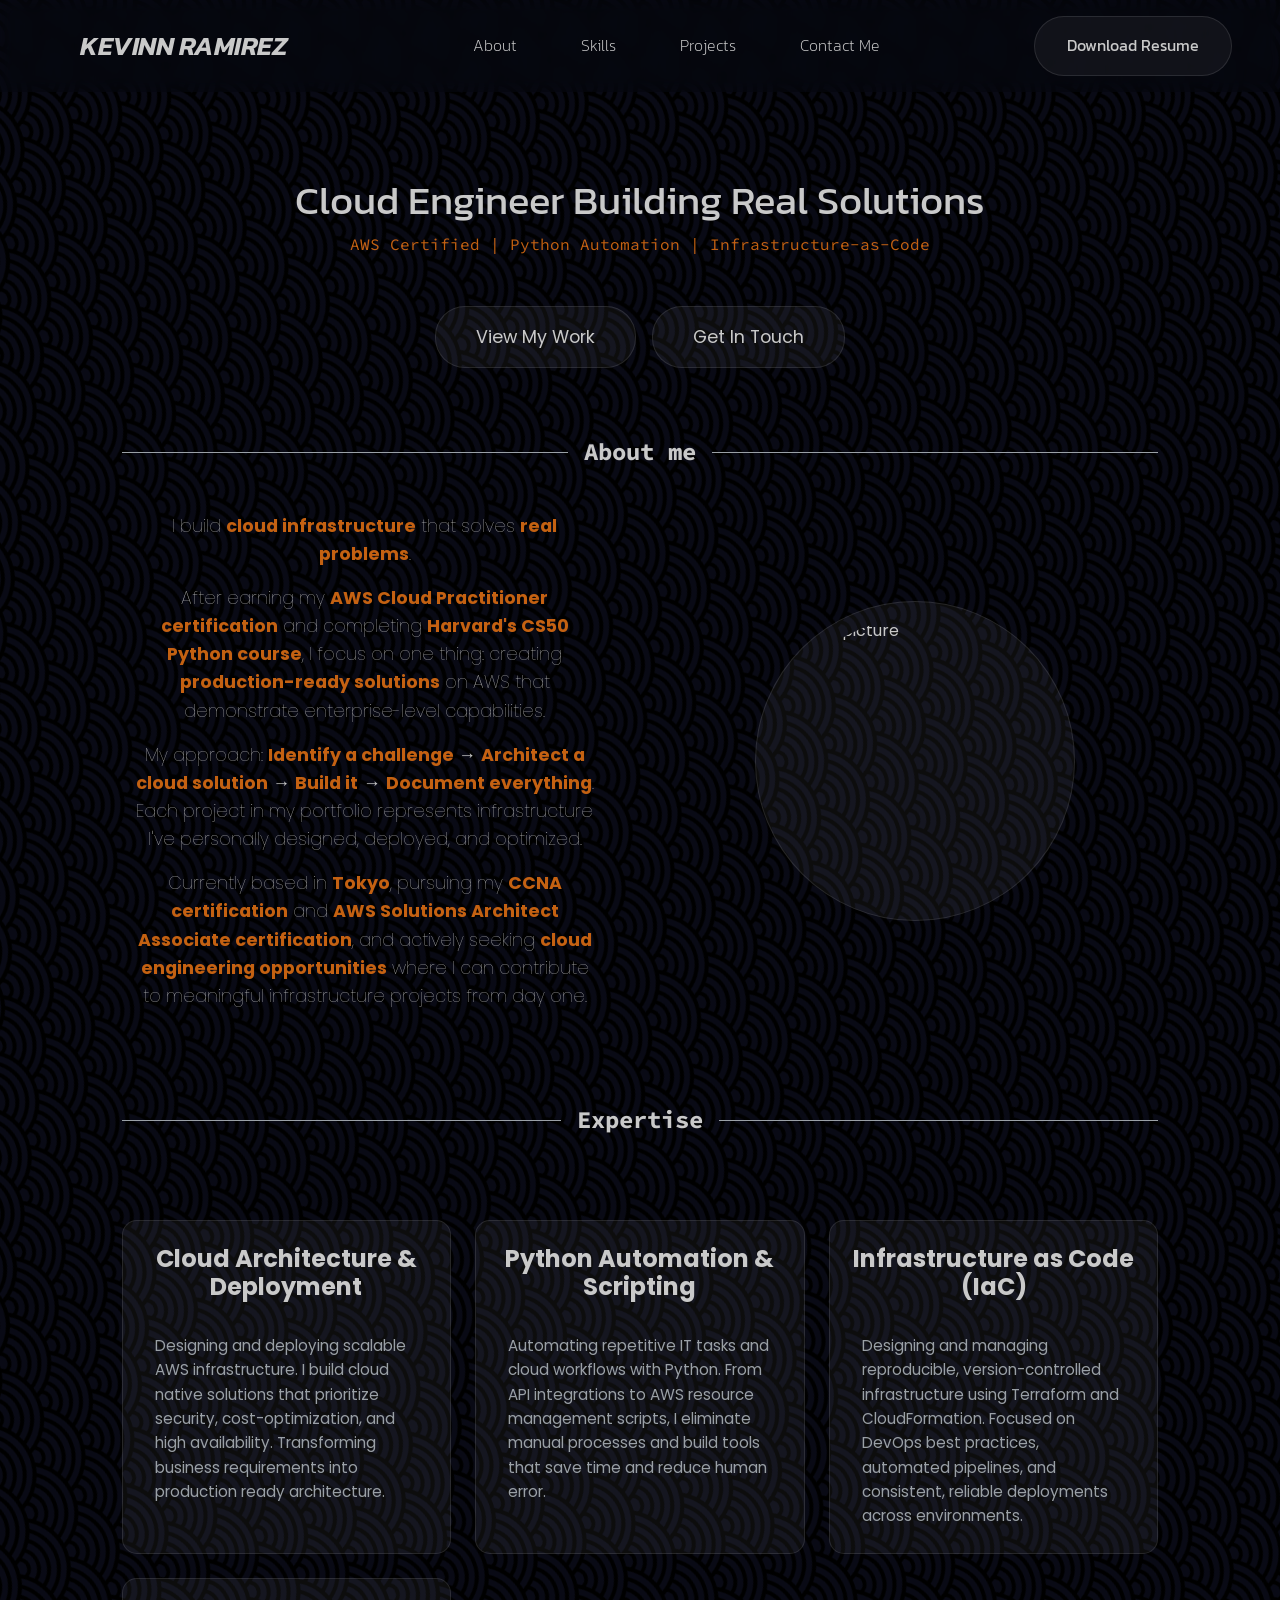
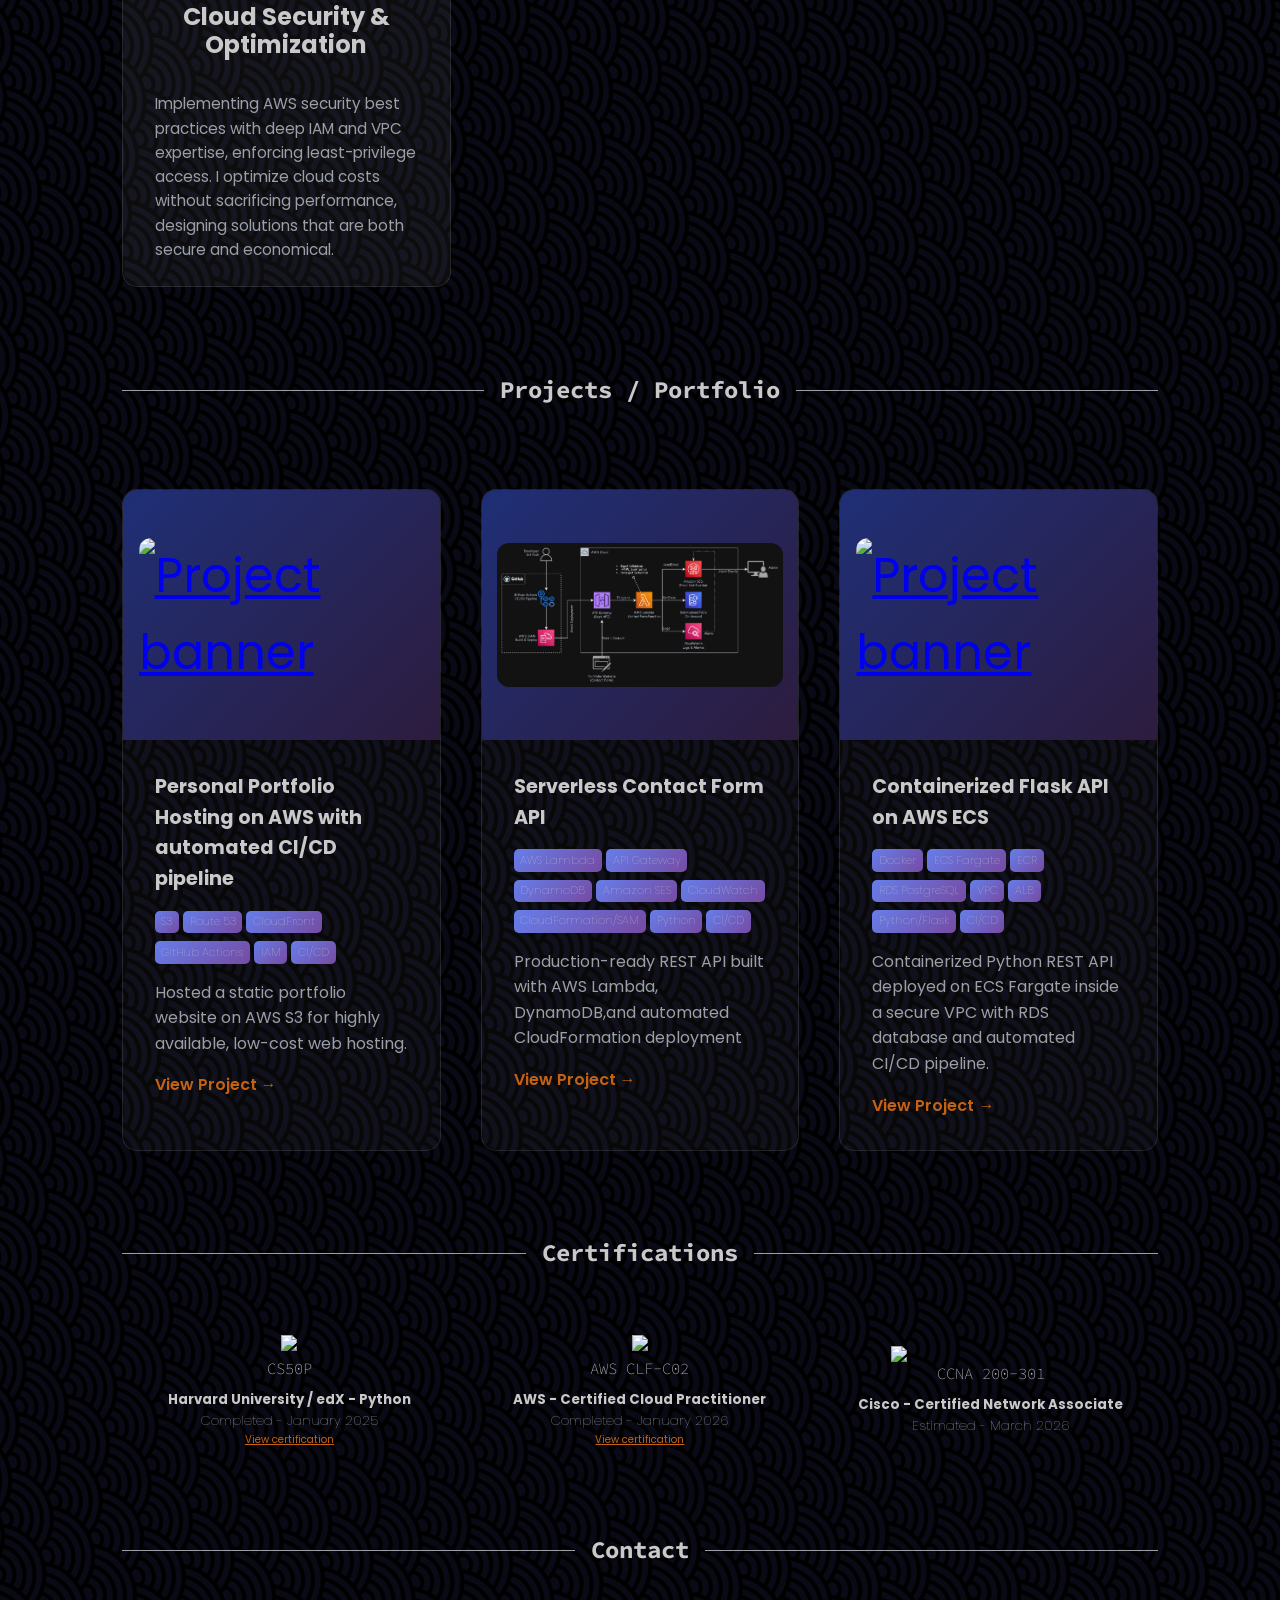
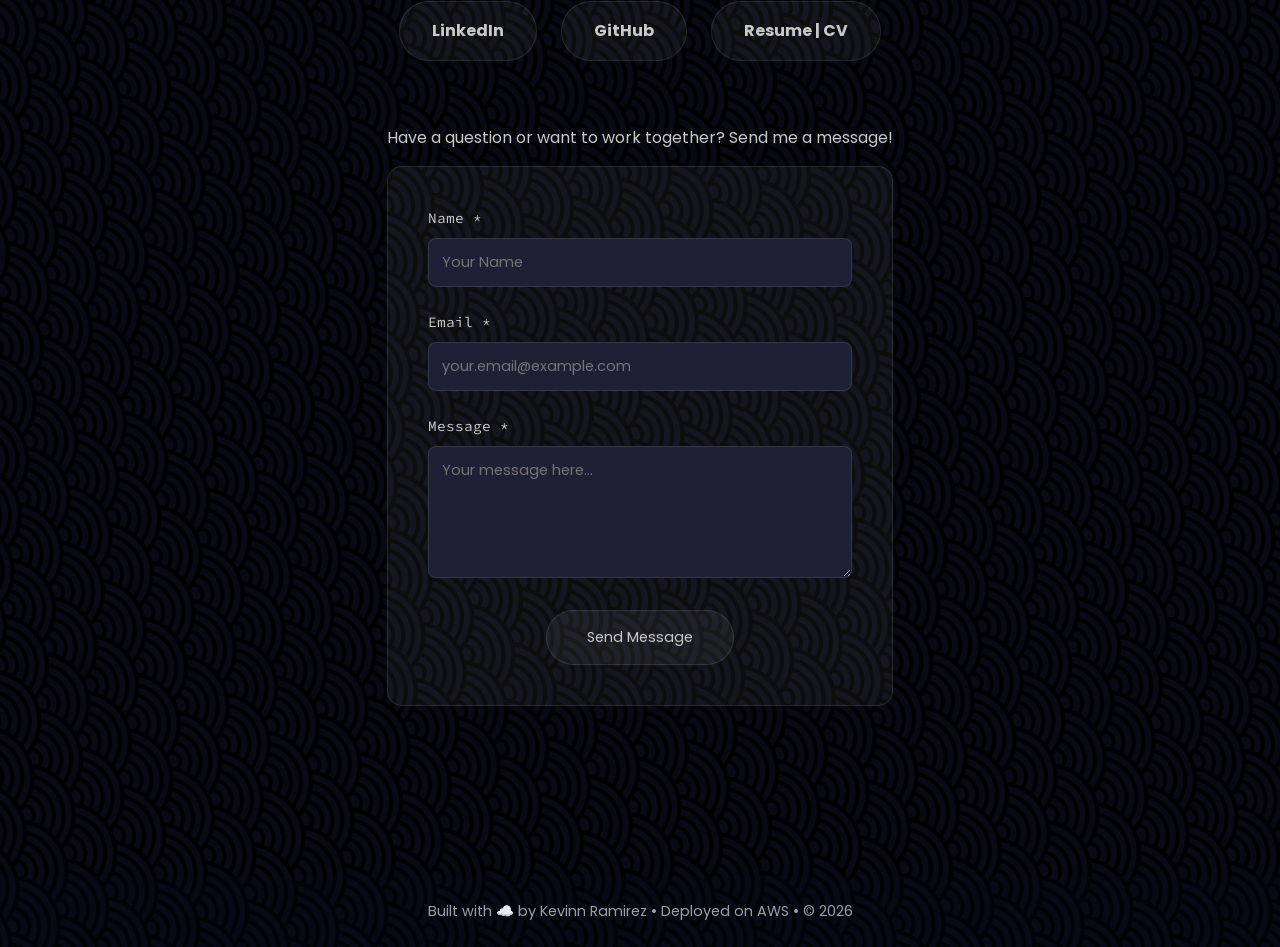
==== index.html @ eaedc4a7 "Fixed some minor issues in the HTML and CSS files, including adding 'display=swap' to Google Fonts i" ====
<!DOCTYPE html>
<html lang="en">
<head>
  <meta charset="UTF-8" />
  <meta name="viewport" content="width=device-width, initial-scale=1.0, viewport-fit=cover"/>
  <meta name="theme-color" content="#090a15"/>
  <title>Kevinn Ramirez – Portfolio</title>
  <link rel="stylesheet" href="css/style.css" />
  <link rel="icon" href="favicon.ico" type="image/x-icon" />
</head>
<body>
  <!-- kevinn ramirez logo for mobile -->
  <div id="topbar-menu">
    <a href="#header" class="logo-for-mobile">KEVINN RAMIREZ</a>
    <button 
    id="open-sidebar-button" 
    onclick="openSidebar()" 
    aria-label="open sidebar" 
    aria-expanded="false" 
    aria-controls="navbar">
      <svg viewBox="-2.4 -2.4 28.80 28.80" fill="none" xmlns="http://www.w3.org/2000/svg" stroke="#ffff"><g id="SVGRepo_bgCarrier" stroke-width="0"></g><g id="SVGRepo_tracerCarrier" stroke-linecap="round" stroke-linejoin="round" stroke="#ffffffCCCCCC" stroke-width="0.336"></g><g id="SVGRepo_iconCarrier"> <path d="M19 12.75H5C4.80109 12.75 4.61032 12.671 4.46967 12.5303C4.32902 12.3897 4.25 12.1989 4.25 12C4.25 11.8011 4.32902 11.6103 4.46967 11.4697C4.61032 11.329 4.80109 11.25 5 11.25H19C19.1989 11.25 19.3897 11.329 19.5303 11.4697C19.671 11.6103 19.75 11.8011 19.75 12C19.75 12.1989 19.671 12.3897 19.5303 12.5303C19.3897 12.671 19.1989 12.75 19 12.75Z" fill="#ffffff"></path> <path d="M19 8.25H5C4.80109 8.25 4.61032 8.17098 4.46967 8.03033C4.32902 7.88968 4.25 7.69891 4.25 7.5C4.25 7.30109 4.32902 7.11032 4.46967 6.96967C4.61032 6.82902 4.80109 6.75 5 6.75H19C19.1989 6.75 19.3897 6.82902 19.5303 6.96967C19.671 7.11032 19.75 7.30109 19.75 7.5C19.75 7.69891 19.671 7.88968 19.5303 8.03033C19.3897 8.17098 19.1989 8.25 19 8.25Z" fill="#ffffff"></path> <path d="M19 17.25H5C4.80109 17.25 4.61032 17.171 4.46967 17.0303C4.32902 16.8897 4.25 16.6989 4.25 16.5C4.25 16.3011 4.32902 16.1103 4.46967 15.9697C4.61032 15.829 4.80109 15.75 5 15.75H19C19.1989 15.75 19.3897 15.829 19.5303 15.9697C19.671 16.1103 19.75 16.3011 19.75 16.5C19.75 16.6989 19.671 16.8897 19.5303 17.0303C19.3897 17.171 19.1989 17.25 19 17.25Z" fill="#ffffff"></path> </g></svg>
    </button>
  </div>

  <nav id="navbar">
    <div class="logo">
      <a class="logo-text" href="#header">KEVINN RAMIREZ</a>
    </div>
    <div class="X-button-container">
        <button 
        id="close-sidebar-button" 
        onclick="closeSidebar()" 
        aria-label="close sidebar">
        <svg viewBox="0 0 24 24" fill="none" xmlns="http://www.w3.org/2000/svg"><g id="SVGRepo_bgCarrier" stroke-width="0"></g><g id="SVGRepo_tracerCarrier" stroke-linecap="round" stroke-linejoin="round"></g><g id="SVGRepo_iconCarrier"> <g id="Menu / Close_SM"> <path id="Vector" d="M16 16L12 12M12 12L8 8M12 12L16 8M12 12L8 16" stroke="#ffffff" stroke-width="2" stroke-linecap="round" stroke-linejoin="round"></path> </g> </g></svg>
        </button>
      </div>
    <ul>
      <li><a href="#about">About</a></li>
      <li><a href="#skills">Skills</a></li>
      <li><a href="#projects">Projects</a></li>
      <li><a href="#contact">Contact Me</a></li>
    </ul>
    <div class="accent-link-container">
      <a href="Resources/Kevinn-Ramirez-Resume.pdf" target="_blank" class="accent-link">Download Resume</a>
    </div>
  </nav>
  
  <div id="overlay" onclick="closeSidebar()" aria-hidden="true"></div>

  <header id="header">
    <div class="hero-container">
      <h1>Cloud Engineer Building Real Solutions</h1>

      <p class="titles">AWS Certified | Python Automation | Infrastructure-as-Code</p>
      <div class="hero-buttons">
        <a href="#projects" class="btn">View My Work</a> 
        <a href="#contact" target="_blank" class="btn">Get In Touch</a>
      </div>
    </div>
    
  </header>

  <section class="section" id="about">
    <div class="section-divider">
    <span class="line"></span>
    <h2>About me</h2>
    <span class="line"></span>
  </div>
  <div class="about-me-content">
    <div class="about-text">
      <p class="text-aboutme">
        I build <strong>cloud infrastructure</strong> that solves <strong>real problems</strong>.
      </p>

      <p>
        After earning my <strong>AWS Cloud Practitioner certification</strong> and completing 
        <strong>Harvard's CS50 Python course</strong>, I focus on one thing: creating 
        <strong>production-ready solutions</strong> on AWS that demonstrate enterprise-level capabilities.
      </p>

      <p>
        My approach: <strong>Identify a challenge</strong> → <strong>Architect a cloud solution</strong> → 
        <strong>Build it</strong> → <strong>Document everything</strong>. Each project in my portfolio 
        represents infrastructure I've personally designed, deployed, and optimized.
      </p>

      <p>
        Currently based in <strong>Tokyo</strong>, pursuing my <strong>CCNA certification</strong> 
        and <strong>AWS Solutions Architect Associate certification</strong>, and actively seeking 
        <strong>cloud engineering opportunities</strong> where I can contribute to meaningful 
        infrastructure projects from day one.
      </p>
     
    </div>
    <div class="about-image">
      <img src="Resources/images/Profile-Picture.png" alt="Profile picture" />
    </div>
  </div>
  </section>

  <section class="section" id="skills">
    <div class="section-divider">
      <span class="line"></span>
    <h2>Expertise</h2>
    <span class="line"></span>
    </div>
        <div class="skills-grid">
            <div class="skill-card">
                <h3>Cloud Architecture & Deployment </h3>
                <p>
                  Designing and deploying scalable AWS infrastructure. I build cloud native solutions that prioritize security, 
                  cost-optimization, and high availability. Transforming business requirements 
                  into production ready architecture.
                </p>
            </div>
            <div class="skill-card">
                <h3> Python Automation & Scripting</h3>
                <p>
                  Automating repetitive IT tasks and cloud workflows with Python. From API 
                  integrations to AWS resource management scripts, 
                  I eliminate manual processes and build tools that save time and reduce 
                  human error.
                </p>
                </div>
            <div class="skill-card">
                <h3>Infrastructure as Code (IaC)</h3>
                <p>
                  Designing and managing reproducible, version-controlled infrastructure using Terraform and CloudFormation. Focused on DevOps best practices, automated pipelines, and consistent, reliable deployments across environments.
                </p>
            </div>
            <div class="skill-card">
                <h3>Cloud Security & Optimization</h3>
                <p>
                  Implementing AWS security best practices with deep IAM and VPC expertise, enforcing least-privilege access. I optimize cloud costs without sacrificing performance, designing 
                  solutions that are both secure and economical.
                </p>
            </div>
        </div>
    </section>

  <!-- Projects Section -->
  <section class="section"id="projects">
    <div class="section-divider">
      <span class="line"></span>

    <h2>Projects / Portfolio</h2>
    <span class="line"></span>
    </div>

    <div class="project-grid">

      <div class="project-card">
          <div class="project-image">
            <a class="project-image-link" href="/projects/project-v3.html?id=aws-portfolio">
              <img class="card-image" src="Resources/images/Architecture-Diagram-AWS-dark.jpg" alt="Project banner"/>
            </a>
          </div>
          <div class="project-content">
              <h3>Personal Portfolio Hosting on AWS with automated CI/CD pipeline</h3>
              <span class="project-badge">S3</span>
              <span class="project-badge">Route 53</span>
              <span class="project-badge">CloudFront</span>
              <span class="project-badge">GitHub Actions</span>
              <span class="project-badge">IAM</span>
              <span class="project-badge">CI/CD</span>
              
              <p>Hosted a static portfolio website on AWS S3 for highly available, low-cost web hosting.</p>
              <a href="/projects/project-v3.html?id=aws-portfolio" class="project-link">View Project →</a>
          </div>
      </div>
      <div class="project-card">
          <div class="project-image">
            <a class="project-image-link" href="/projects/project-v3.html?id=serverless-api">
              <img class="card-image" src="Resources/images/contact-form-v2.jpg" alt="Project banner"/>
            </a>
          </div>
          <div class="project-content">
              <h3>Serverless Contact Form API</h3>
              <span class="project-badge">AWS Lambda</span>
              <span class="project-badge">API Gateway</span>
              <span class="project-badge">DynamoDB</span>
              <span class="project-badge">Amazon SES</span>
              <span class="project-badge">CloudWatch</span>
              <span class="project-badge">CloudFormation/SAM</span>
              <span class="project-badge">Python</span>
              <span class="project-badge">CI/CD</span>
              <p> Production-ready REST API built with AWS Lambda, DynamoDB,and automated CloudFormation deployment</p>
              <a href="/projects/project-v3.html?id=serverless-api" class="project-link">View Project →</a>
          </div>
      </div>
      <div class="project-card">
          <div class="project-image">
            <a class="project-image-link" href="/projects/project-v3.html?id=flask-ecs-api">
              <img class="card-image" src="Resources/images/flask-ecs-architecture.jpg" style="max-width: 1000%;" alt="Project banner"/>
            </a>
          </div>
          <div class="project-content">
              <h3>Containerized Flask API on AWS ECS</h3>
              <span class="project-badge">Docker</span>
              <span class="project-badge">ECS Fargate</span>
              <span class="project-badge">ECR</span>
              <span class="project-badge">RDS PostgreSQL</span>
              <span class="project-badge">VPC</span>
              <span class="project-badge">ALB</span>
              <span class="project-badge">Python/Flask</span>
              <span class="project-badge">CI/CD</span>
              <p>Containerized Python REST API deployed on ECS Fargate inside a secure VPC with RDS database and automated CI/CD pipeline.</p>
              <a href="/projects/project-v3.html?id=flask-ecs-api" class="project-link">View Project →</a>
          </div>
      </div>
  </div>
      
  </section>


  <section class="section" id="certifications">

    <div class="section-divider">
    <span class="line"></span>
    <h2>Certifications</h2>
    <span class="line"></span>
    </div>

    
    <div class="images-container">
      <div class="image-box">
        <a href="https://certificates.cs50.io/ca8c5d24-3b2a-4dca-ac0e-8ff8af52a86c.pdf?size=letter" target="_blank">
          <img src="Resources/images/edxharvard7.png"></a>
        <h3 class="cert-code">CS50P</h3>
        <h4 class="cert-place_and_name">Harvard University / edX - Python</h4>
        <p class="course-status">Completed - January 2025</p>
        <a class="cert-link" href="https://certificates.cs50.io/ca8c5d24-3b2a-4dca-ac0e-8ff8af52a86c.pdf?size=letter" target="_blank">View certification</a>
      </div>
      <div  class="image-box">
        <a href="https://www.credly.com/badges/58875f78-3ad9-47da-bc3a-877eb96cd58a/embedded" target="_blank">
          <img src="Resources/images/aws-certified-cloud-practitioner.png"></a>
        <h3 class="cert-code">AWS CLF-C02</h3>
        <h4 class="cert-place_and_name">AWS - Certified Cloud Practitioner</h4>
        <p class="course-status">Completed - January 2026</p>
        <a class="cert-link" href="https://www.credly.com/badges/58875f78-3ad9-47da-bc3a-877eb96cd58a/embedded" target="_blank">View certification</a>

      </div>
      <div class="image-box">
        <img src="Resources/images/ccna200-301.jpg">
        <h3 class="cert-code">CCNA 200-301</h3>
        <h4 class="cert-place_and_name">Cisco - Certified Network Associate</h4>
        <p class="course-status">Estimated - March 2026</p>
      </div>
    </div>
  </section>

  <section class="section" id="contact">

    <div class="section-divider">
    <span class="line"></span>
    <h2>Contact</h2>
    <span class="line"></span>
    </div>
    
    <div class="contact-links">
        <!-- <a href="mailto:admin@kevinnramirez.com" class="contact-link">Email Me</a> -->
        <a href="https://www.linkedin.com/in/kevinnramirez/" target="_blank" class="contact-link">LinkedIn</a>
        <a href="https://github.com/kevinnra" target="_blank" class="contact-link">GitHub</a>
        <a href="Resources/Kevinn-Ramirez-Resume.pdf" target="_blank" class="contact-link">Resume | CV</a>
    </div>
    
    <div class="contact-container">
    <p class="contact-intro">
      Have a question or want to work together? Send me a message!
    </p>
    
    <form id="contact-form" class="contact-form">
      <div class="form-group">
        <label for="name">Name *</label>
        <input 
          type="text" 
          id="name" 
          name="name" 
          required 
          placeholder="Your Name"
        />
      </div>
      
      <div class="form-group">
        <label for="email">Email *</label>
        <input 
          type="email" 
          id="email" 
          name="email" 
          required 
          placeholder="your.email@example.com"
        />
      </div>
      
      <div class="form-group">
        <label for="message">Message *</label>
        <textarea 
          id="message" 
          name="message" 
          required 
          rows="5"
          placeholder="Your message here..."
        ></textarea>
      </div>

      <!-- Honeypot field for spam prevention (hidden from users) -->
      <input 
        type="text" 
        name="honeypot" 
        id="honeypot" 
        style="display: none;" 
        tabindex="-1" 
        autocomplete="off"
      />
      
      <button type="submit" class="btn btn-primary" id="submit-btn">
        <span class="btn-text">Send Message</span>
        <span class="btn-loading" style="display: none;">Sending...</span>
      </button>
      
      <div id="form-message" class="form-message" style="display: none;"></div>
    </form>
  </div>
  </section>

  <footer>
    <p> Built with ☁️ by Kevinn Ramirez <b>•</b> Deployed on AWS <b>•</b> © 2026</p>
  </footer>

  <script src="js/script.js" defer></script>
  <script src="js/contact-form.js" defer></script>

</body>
</html>
---- css/style.css ----
@import url('https://fonts.googleapis.com/css2?family=Poppins&display=swap');
@import url('https://fonts.googleapis.com/css2?family=Source+Code+Pro:ital,wght@0,200..900;1,200..900&display=swap');
@import url('https://fonts.googleapis.com/css2?family=Changa+One:ital@0;1&display=swap');
@import url('https://fonts.googleapis.com/css2?family=Kanit:ital,wght@0,100;0,200;0,300;0,400;0,500;0,600;0,700;0,800;0,900;1,100;1,200;1,300;1,400;1,500;1,600;1,700;1,800;1,900&display=swap');


:root{
  --hover-color: #1e2035;
  --accent-color: #af4f00;
  --bold-color:#d66a12ea;
  --text-color: #c9c9c9;
  --t-color: #e3e717ea;
  --text-gray: #9aa0a6;
  --transparent-color: rgba(255, 255, 255, 0.05);
  --transparent-color-line: rgba(255, 255, 255, 0.1);
  --navbar-color: rgba(9, 10, 21, 0.3);
  --fullwhite: #ffffff;
  --Poppins: "Poppins", "Segoe UI", sans-serif;
  --Code-pro: "Source Code Pro", monospace;
  --Changa: "Changa One", italic;
  --Kanit: "Kanit", sans-serif;
}
*{
  margin: 0;
  padding: 0;
  box-sizing: border-box;

}

html{
  font-family: var(--Poppins);
  color: var(--text-color);
}


/* hides kevinn ramirez logo when screen is desktop size */
.logo-for-mobile{
  display: none;
}

/* hides equis X logo container in desktop size */
.X-button-container{
  display: none;
}

#navbar{
  position: fixed;
  top: 0;
  width: 100%;
  padding: 1rem 3rem;
  display: flex;
  justify-content: space-between;
  align-items: center;
  z-index: 1000;
  background: var(--navbar-color);
  -webkit-backdrop-filter: blur(7px);
  backdrop-filter: blur(7px);
  border-bottom: none;
}

.logo {
  font-family: var(--Kanit);
  font-size: 1.7rem;
  font-weight: 600;
  font-style: italic;
  letter-spacing: -0.5px;
}


/* navigation links */
#navbar ul{
  display: flex;
  list-style: none;
  font-weight: 200;
}

#navbar a{
  display: flex;
  font-family: var(--Kanit);
  font-optical-sizing: auto;
  text-decoration: none;
  color: var(--text-color);
  padding: 0.5rem 2rem;
}

#navbar a:hover{
  transition: all 0.4s ease;
  font-weight: bold;
}

.logo a{
  padding: 0;
  font-weight: 600;
}

.logo a:hover{
  font-weight: 600;
}

/* download resume link */
#navbar .accent-link{
  padding: 1rem 2rem;
  background: var(--transparent-color);
  border-radius: 30px;
  border: 1px solid var(--transparent-color-line);
}
#navbar .accent-link:hover{
  transform: translateY(-3px);
  border: 1px solid var(--accent-color);
  font-weight: 200;
}

body {
  margin: 0;
  padding: 0;
  line-height: 1.6;
  background-color: #090a15;
  background-image: url("data:image/svg+xml,<svg id='patternId' width='100%' height='100%' xmlns='http://www.w3.org/2000/svg'><defs><pattern id='a' patternUnits='userSpaceOnUse' width='25' height='13' patternTransform='scale(4) rotate(70)'><rect x='0' y='0' width='100%' height='100%' fill='%23090a15ff'/><path d='M15.044 22.25a2.5 2.5 0 01-2.5 2.5 2.5 2.5 0 01-2.5-2.5 2.5 2.5 0 012.5-2.5 2.5 2.5 0 012.5 2.5m2.5 0a5 5 0 01-5 5 5 5 0 01-5-5 5 5 0 015-5 5 5 0 015 5m2.5 0a7.5 7.5 0 01-7.5 7.5 7.5 7.5 0 01-7.5-7.5 7.5 7.5 0 017.5-7.5 7.5 7.5 0 017.5 7.5m2.5 0a10 10 0 01-10 10 10 10 0 01-10-10 10 10 0 0110-10 10 10 0 0110 10m2.5 0a12.5 12.5 0 01-12.5 12.5 12.5 12.5 0 01-12.5-12.5 12.5 12.5 0 0112.5-12.5 12.5 12.5 0 0112.5 12.5m0-9a2.5 2.5 0 00-2.363 1.688 12.5 12.5 0 011.672 3.212 12.5 12.5 0 010 .002 2.5 2.5 0 00.69.098 2.5 2.5 0 002.5-2.5 2.5 2.5 0 00-2.5-2.5zm0-2.5a5 5 0 00-4.143 2.203 12.5 12.5 0 014.053 7.795 5 5 0 00.09.002 5 5 0 005-5 5 5 0 00-5-5zm-.037-2.5a7.5 7.5 0 00-6.125 3.227 12.5 12.5 0 016.162 10.773 12.5 12.5 0 01-.041 1 7.5 7.5 0 00.04 0 7.5 7.5 0 007.5-7.5 7.5 7.5 0 00-7.5-7.5 7.5 7.5 0 00-.036 0zm.017-2.5a10 10 0 00-8.441 4.672 12.5 12.5 0 018.46 11.828 12.5 12.5 0 01-.495 3.488 10 10 0 00.496.012 10 10 0 0010-10 10 10 0 00-10-10 10 10 0 00-.02 0zm.006-2.5a12.5 12.5 0 00-10.998 6.588 12.5 12.5 0 01.29.039 12.5 12.5 0 01.005 0 12.5 12.5 0 01.29.045 12.5 12.5 0 01.003 0 12.5 12.5 0 01.58.113 12.5 12.5 0 01.004 0 12.5 12.5 0 011.123.3 12.5 12.5 0 01.02.007 12.5 12.5 0 01.006.002 12.5 12.5 0 01.277.093 12.5 12.5 0 01.8.31 12.5 12.5 0 01.032.01 12.5 12.5 0 01.033.016 12.5 12.5 0 01.492.223 12.5 12.5 0 01.016.008 12.5 12.5 0 01.004.002 12.5 12.5 0 01.523.271 12.5 12.5 0 01.006.002 12.5 12.5 0 01.254.143 12.5 12.5 0 01.004.002 12.5 12.5 0 01.252.15 12.5 12.5 0 01.004.002 12.5 12.5 0 01.248.156 12.5 12.5 0 01.004.002 12.5 12.5 0 01.244.16 12.5 12.5 0 01.004.002 12.5 12.5 0 01.24.168 12.5 12.5 0 01.004.002 12.5 12.5 0 01.236.174 12.5 12.5 0 01.004.002 12.5 12.5 0 01.233.18 12.5 12.5 0 01.004.002 12.5 12.5 0 01.228.183 12.5 12.5 0 01.004.002 12.5 12.5 0 01.223.19 12.5 12.5 0 01.004.002 12.5 12.5 0 01.218.195 12.5 12.5 0 01.032.03 12.5 12.5 0 01.185.173 12.5 12.5 0 01.004.002 12.5 12.5 0 01.209.205 12.5 12.5 0 01.004.004 12.5 12.5 0 01.205.21 12.5 12.5 0 01.002.001 12.5 12.5 0 01.2.215 12.5 12.5 0 01.003.004 12.5 12.5 0 01.193.219 12.5 12.5 0 01.004.003 12.5 12.5 0 01.19.223 12.5 12.5 0 01.004.004 12.5 12.5 0 01.363.463 12.5 12.5 0 01.004.004 12.5 12.5 0 01.172.236 12.5 12.5 0 01.004.004 12.5 12.5 0 01.166.24 12.5 12.5 0 01.002.004 12.5 12.5 0 01.162.244 12.5 12.5 0 01.002.004 12.5 12.5 0 01.156.248 12.5 12.5 0 01.03.05 12.5 12.5 0 01.251.437 12.5 12.5 0 01.016.029 12.5 12.5 0 01.01.02 12.5 12.5 0 01.263.507 12.5 12.5 0 01.002.004 12.5 12.5 0 01.125.266 12.5 12.5 0 01.002.004 12.5 12.5 0 01.118.267 12.5 12.5 0 01.002.004 12.5 12.5 0 01.113.272 12.5 12.5 0 01.002.004 12.5 12.5 0 01.105.273 12.5 12.5 0 01.002.004 12.5 12.5 0 01.098.275 12.5 12.5 0 01.002.004 12.5 12.5 0 01.092.278 12.5 12.5 0 01.002.003 12.5 12.5 0 01.086.282 12.5 12.5 0 01.002.004 12.5 12.5 0 01.078.28 12.5 12.5 0 01.002.005 12.5 12.5 0 01.072.285 12.5 12.5 0 01.002.004 12.5 12.5 0 01.067.285 12.5 12.5 0 01.023.121 12.5 12.5 0 01.035.17 12.5 12.5 0 01.086.496 12.5 12.5 0 01.014.09 12.5 12.5 0 010 .004 12.5 12.5 0 01.039.29 12.5 12.5 0 01.008.075 12.5 12.5 0 01.045.467 12.5 12.5 0 01.003.05 12.5 12.5 0 01.002.04 12.5 12.5 0 01.028.535 12.5 12.5 0 010 .02 12.5 12.5 0 010 .003 12.5 12.5 0 01.004.293 12.5 12.5 0 010 .014 12.5 12.5 0 01-.127 1.777 12.5 12.5 0 01-.1.586 12.5 12.5 0 01-.058.291 12.5 12.5 0 010 .002 12.5 12.5 0 01-.141.576 12.5 12.5 0 01-.08.287 12.5 12.5 0 01-.182.567 12.5 12.5 0 01-.207.557 12.5 12.5 0 01-.234.546 12.5 12.5 0 01-.26.536 12.5 12.5 0 01-.1.187 12.5 12.5 0 001.488.088 12.5 12.5 0 0012.5-12.5 12.5 12.5 0 00-12.5-12.5 12.5 12.5 0 00-.014 0zm-24.986 10a2.5 2.5 0 00-2.5 2.5 2.5 2.5 0 002.5 2.5 2.5 2.5 0 00.691-.098 12.5 12.5 0 011.672-3.214A2.5 2.5 0 00.044 13.25zm0-2.5a5 5 0 00-5 5 5 5 0 005 5 5 5 0 00.09-.002 12.5 12.5 0 014.054-7.795A5 5 0 00.044 10.75zm-.037-2.5a7.5 7.5 0 00-7.463 7.5 7.5 7.5 0 007.5 7.5 7.5 7.5 0 00.041 0 12.5 12.5 0 01-.041-1 12.5 12.5 0 016.162-10.773A7.5 7.5 0 00.044 8.25a7.5 7.5 0 00-.037 0zm.017-2.5a10 10 0 00-9.98 10 10 10 0 0010 10 10 10 0 00.498-.014 12.5 12.5 0 01-.498-3.486 12.5 12.5 0 018.46-11.828A10 10 0 00.045 5.75a10 10 0 00-.02 0zm-.082-2.5a12.5 12.5 0 00-12.486 12.5 12.5 12.5 0 0012.5 12.5 12.5 12.5 0 001.57-.1 12.5 12.5 0 01-1.482-5.9 12.5 12.5 0 0110.93-12.4A12.5 12.5 0 00-.044 3.25a12.5 12.5 0 00-.014 0zm12.602 3.5a2.5 2.5 0 00-2.39 1.773 12.5 12.5 0 01.82 1.327 12.5 12.5 0 011.57-.1 12.5 12.5 0 011.488.088 12.5 12.5 0 01.875-1.399 2.5 2.5 0 00-2.363-1.689zm0-2.5a5 5 0 00-4.178 2.256 12.5 12.5 0 012.608 3.344 12.5 12.5 0 011.57-.1 12.5 12.5 0 011.488.088 12.5 12.5 0 012.658-3.383 5 5 0 00-4.146-2.205zm-.037-2.5a7.5 7.5 0 00-6.15 3.266 12.5 12.5 0 014.617 4.834 12.5 12.5 0 011.57-.1 12.5 12.5 0 011.488.088 12.5 12.5 0 014.676-4.861 7.5 7.5 0 00-6.164-3.227 7.5 7.5 0 00-.037 0zm5.226 9.129a12.5 12.5 0 01.254.117 12.5 12.5 0 00-.254-.117zM12.524-.75a10 10 0 00-8.457 4.695 12.5 12.5 0 016.907 5.905 12.5 12.5 0 011.57-.1 12.5 12.5 0 011.488.088 12.5 12.5 0 016.973-5.916A10 10 0 0012.544-.75a10 10 0 00-.02 0zm5.21 11.629a12.5 12.5 0 01.253.117 12.5 12.5 0 00-.254-.117zM12.53-3.25a12.5 12.5 0 00-11.004 6.6 12.5 12.5 0 019.448 6.5 12.5 12.5 0 011.57-.1 12.5 12.5 0 011.488.088 12.5 12.5 0 019.526-6.498 12.5 12.5 0 00-11.014-6.59 12.5 12.5 0 00-.014 0zm5.203 14.129a12.5 12.5 0 01.254.117 12.5 12.5 0 00-.254-.117zM25.043.25a2.5 2.5 0 00-2.362 1.688 12.5 12.5 0 01.877 1.4 12.5 12.5 0 011.472-.088 12.5 12.5 0 01.014 0 12.5 12.5 0 012.389.23 2.5 2.5 0 00.11-.73 2.5 2.5 0 00-2.5-2.5zm0-2.5A5 5 0 0020.9-.047a12.5 12.5 0 012.659 3.385 12.5 12.5 0 011.472-.088 12.5 12.5 0 01.014 0 12.5 12.5 0 014.783.953 5 5 0 00.217-1.453 5 5 0 00-5-5zm-.036-2.5a7.5 7.5 0 00-6.125 3.227 12.5 12.5 0 014.676 4.86 12.5 12.5 0 011.472-.087 12.5 12.5 0 01.014 0 12.5 12.5 0 017.014 2.152 7.5 7.5 0 00.486-2.652 7.5 7.5 0 00-7.5-7.5 7.5 7.5 0 00-.037 0zm.017-2.5a10 10 0 00-8.441 4.672 12.5 12.5 0 016.975 5.916 12.5 12.5 0 011.472-.088 12.5 12.5 0 01.014 0 12.5 12.5 0 019.01 3.838 10 10 0 00.99-4.338 10 10 0 00-10-10 10 10 0 00-.02 0zm.006-2.5a12.5 12.5 0 00-10.998 6.59 12.5 12.5 0 019.526 6.498 12.5 12.5 0 011.472-.088 12.5 12.5 0 01.014 0 12.5 12.5 0 0110.678 6 12.5 12.5 0 001.822-6.5 12.5 12.5 0 00-12.5-12.5 12.5 12.5 0 00-.014 0zM14.69 8.75a12.5 12.5 0 00-.128.197 12.5 12.5 0 01.128-.197zm3.043 2.129a12.5 12.5 0 01.254.117 12.5 12.5 0 00-.254-.117zM.043.25a2.5 2.5 0 00-2.5 2.5 2.5 2.5 0 00.106.717A12.5 12.5 0 01-.058 3.25a12.5 12.5 0 01.014 0 12.5 12.5 0 011.57.1 12.5 12.5 0 01.881-1.41A2.5 2.5 0 00.044.25zm0-2.5a5 5 0 00-5 5 5 5 0 00.208 1.42 12.5 12.5 0 014.691-.92 12.5 12.5 0 01.014 0 12.5 12.5 0 011.57.1A12.5 12.5 0 014.19-.045 5 5 0 00.044-2.25zm-.036-2.5a7.5 7.5 0 00-7.463 7.5 7.5 7.5 0 00.469 2.605A12.5 12.5 0 01-.057 3.25a12.5 12.5 0 01.013 0 12.5 12.5 0 011.57.1 12.5 12.5 0 014.682-4.873A7.5 7.5 0 00.044-4.75a7.5 7.5 0 00-.037 0zm.017-2.5a10 10 0 00-9.98 10 10 10 0 00.96 4.275A12.5 12.5 0 01-.057 3.25a12.5 12.5 0 01.014 0 12.5 12.5 0 011.57.1 12.5 12.5 0 016.979-5.928A10 10 0 00.044-7.25a10 10 0 00-.02 0zm.006-2.5a12.5 12.5 0 00-12.486 12.5 12.5 12.5 0 001.78 6.428A12.5 12.5 0 01-.059 3.25a12.5 12.5 0 01.014 0 12.5 12.5 0 011.57.1 12.5 12.5 0 019.532-6.51A12.5 12.5 0 00.044-9.75a12.5 12.5 0 00-.014 0zM9.722 7.951a12.5 12.5 0 01.12.154 12.5 12.5 0 00-.12-.154z'  stroke-width='1' stroke='%23000000ff' fill='none'/></pattern></defs><rect width='800%' height='800%' transform='translate(-44,-4)' fill='url(%23a)'/></svg>");
  padding-top: env(safe-area-inset-top);
}

/* hero Section or header */
.hero-container{
  padding: 0.5rem;
  display: flex;
  flex-direction: column;
  justify-content: center;
  align-items: center;
  text-align: center;
}
#header{
  padding-top: 10rem;
  color: var(--text-color);
  text-align: center;
  scroll-margin-top: 4rem;
  font-size: 1.1rem;
}
#header h1{
  font-family: var(--Kanit);
  font-size: 2.5rem;
  font-weight: 400;
  
}
.titles{
  font-family: var(--Code-pro);
  font-size: 1rem;
  margin-bottom: 1rem;
  color: var(--bold-color);
}

/* view my work - GEt in touch buttons */
.hero-buttons{
  display: flex;
  gap: 1rem;
  flex-wrap: wrap;
  justify-content: center;
  margin-top: 2rem;
}
.btn {
  padding: 1rem 2.5rem;
  background: var(--transparent-color);
  color: var(--text-color);
  text-decoration: none;
  border-radius: 30px;
  border: 1px solid var(--transparent-color-line);
}
.btn:hover{
  transition: all 0.3s ease;
  transform: translateY(-4px);
  border: 2px solid var(--accent-color);
}

.section {
  display: flex;
  flex-direction: column;
  align-content: center;
  padding: 2% 7%;
  max-width: 95%;
  margin: auto;
  scroll-margin-top: 4rem;
} 
.section-divider {
  display: flex;
  align-items: center;
  gap: 1em;
  margin: 2em 0;
  font-family: var(--Code-pro);
}
.section-divider .line {
  height: 0.5px;
  flex: 1;
  background-color: var(--text-gray);
  }

/* About Me section */
.about-me-content {
  display: grid;
  grid-template-columns: 1fr 1fr;
  gap: 4rem;
  align-items: center;
}

.about-text p{
  align-self: center;
  padding: 0.5rem;
  text-align: center;
  font-size: 1.1rem;
  font-weight: lighter;
}
.about-text strong{
  color: var(--bold-color)
}
.about-image {
  width: min(320px, 45vw);
  aspect-ratio: 1 / 1;
  max-width: 320px;
  background: var(--transparent-color);
  border: solid var(--transparent-color-line) 1px;
  border-radius: 50%;
  display: flex;
  align-items: center;
  justify-content: center;
  margin: 0 auto;
  padding: 1rem;
  box-sizing: border-box;
}

.about-image img {
  width: 100%;
  height: 100%;
  object-fit: cover;
  border-radius: 50%;
  display: block;
}

.section-title {
  font-weight: bold;
  margin-bottom: 1rem;

}

.section-description {
  font-size: 1.1rem;
  font-weight: lighter;
}

/* skills section */
.skills-grid {
  display: grid;
  grid-template-columns: repeat(auto-fit, minmax(260px, 1fr));
  gap: 1.5rem;
  margin-top: 3rem;
}
.skill-card {
  border: 1px solid var(--transparent-color-line);
  background: var(--transparent-color);
  padding: 1.5rem 0.5rem 0 0.5rem;
  border-radius: 15px;
  transition: all 0.3s;
}

.skill-card:hover {
  transform: translateY(-5px);
  background: var(--transparent-color-line);
  border: 1px solid var(--accent-color);
}

.skill-card h3 {
  font-size: 1.5rem;
  margin-bottom: 0.5rem;
  line-height: 1.2em;
  text-align: center;
}

.skill-card p {
  padding: 1.5rem;
  color: var(--text-gray);
  font-size: 0.95rem;
}

/* projects */
.project-grid {
  display: grid;
  grid-template-columns: repeat(auto-fit, minmax(300px, 1fr));
  gap: 2.5rem;
  margin-top: 3rem;
}
.project-card {
  background: rgba(255, 255, 255, 0.03);
  border-radius: 15px;
  overflow: hidden;
  transition: all 0.3s;
  border: 1px solid var(--transparent-color-line);
}

.project-card:hover {
  background-color: var(--transparent-color);
  transform: translateY(-10px);
  border-color: var(--transparent-color-line);
}

.project-image {
  width: 100%;
  height: 250px;
  background: linear-gradient(135deg, #1f2f76 0%, #2d1c3e 100%);
  display: flex;
  flex-direction: column;
  align-items: center;
  justify-content: center;
  font-size: 3rem;
}

.wip-text {
  text-align: center;
  font-family: var(--Code-pro);
  font-size: 1rem;
  color: var(--text-gray);
  padding-bottom: 1.5rem;
  margin: 0;
}

.project-content {
  padding: 2rem;
}

.project-content h3 {
  font-size: 1.2rem;
  margin-bottom: 0.5rem;
}

.project-content p {
  color: var(--text-gray);
  padding: 1rem 0;
}

.project-link {
  color: var(--bold-color);
  text-decoration: none;
  font-weight: 600;
}

.project-link:hover {
  
  text-decoration: underline;
}

.card-image {
  padding: 0.5rem;
  width: 95%;
  height: auto;
  display: block;
  margin: 0 auto;
  border-radius: 20px;
  max-block-size: 5em;
}

.project-badge {
  display: inline-block;
  margin-top: 0.5rem;
  background: linear-gradient(135deg, #667eea 0%, #764ba2 100%);
  font-weight: lighter;
  padding: 0.2em 0.6em;
  border-radius: 5px;
  font-size: 0.7em;
}

.card-body {
  padding: 1rem;
  font-size: 0.95em;
  color: var(--text-color);
}
.card-body h3{
  font-family: var(--Code-pro);
  margin-bottom: 0.7em;
}


/* certifications*/
.images-container{
  display: grid;
  grid-template-columns: 
  repeat(auto-fit, minmax(200px,1fr));
  gap: 15px;
  justify-content: center;
  align-items: center;
  font-family: var(--Poppins);
  font-size: smaller;
  text-align:center;
}

.image-box{
  display: flex;
  flex-direction: column;
  align-items: center;
  margin-top: 30px;
}

.image-box:hover{
  transform: translateY(-5px);
  transition: transform 0.4s;
}

.image-box img{
  height: auto;
  width: 200px;
}

.cert-code{
  font-family: var(--Code-pro);
  font-weight: lighter;
}
.cert-place_and_name{
  margin-top: 7px;
}
.course-status {
  font-weight:100;
}
.cert-link{
  color: var(--bold-color);
  font-size: x-small;
}
.cert-link:hover{
  transition: color 0.4s;
  color: var(--t-color);
  font-size: x-small;
}


/* contact section */
.contact-links {
  display: flex;
  gap: 1.5rem;
  flex-wrap: wrap;
  justify-content: center;
}

.contact-link {
  padding: 1rem 2rem;
  background: var(--transparent-color);
  border-radius: 30px;
  text-decoration: none;
  color: var(--text-color);
  transition: all 0.3s;
  font-weight: bold;
  border: 1px solid var(--transparent-color-line);
}

.contact-link:hover {
  transform: translateY(-4px);
  border: solid 2px var(--accent-color);
}

/* Contact Form Styles */
.contact-container {
  max-width: 600px;
  margin: 4rem auto;
  padding: 0 2rem;
}

.contact-intro {
  /* font-family: var(--Kanit); */
  text-align: center;
  font-size: 1rem;
  margin-bottom: 1rem;
  color: var(--text-color);
}

.contact-form {
  background: var(--transparent-color);
  padding: 2.5rem;
  border-radius: 15px;
  border: 1px solid var(--transparent-color-line);
}

.form-group {
  margin-bottom: 1.5rem;
}

.form-group label {
  display: block;
  margin-bottom: 0.5rem;
  color: var(--text-color);
  font-family: var(--Code-pro);
  font-size: 0.9rem;
}

.form-group input,
.form-group textarea {
  width: 100%;
  padding: 0.8rem;
  background: var(--hover-color);
  border: 1px solid var(--transparent-color-line);
  border-radius: 8px;
  color: var(--text-color);
  font-family: var(--Poppins);
  font-size: 0.9rem;
  transition: all 0.3s ease;
}

.form-group input:focus,
.form-group textarea:focus {
  outline: none;
  border-color: var(--accent-color);
  background: var(--hover-color);
}

.form-group textarea {
  resize: vertical;
  min-height: 120px;
}

#submit-btn {
  display: block;
  margin: 1rem auto 0;
  cursor: pointer;
  max-width: 200px;
  font-size: 0.9rem;
  font-family: var(--Poppins);
}

#submit-btn:disabled {
  opacity: 0.6;
  cursor: not-allowed;
}

.form-message {
  margin-top: 1.5rem;
  padding: 1rem;
  border-radius: 8px;
  text-align: center;
  font-family: var(--Code-pro);
}

.form-message.success {
  background: rgba(76, 175, 80, 0.2);
  border: 1px solid #4CAF50;
  color: #4CAF50;
}

.form-message.error {
  background: rgba(244, 67, 54, 0.2);
  border: 1px solid #F44336;
  color: #F44336;
}

footer {
  display: block;
  font-size: 0.9rem;
  color: var(--text-gray);
  background-color: var(--navbar-color);
  text-align: center;
  padding: 1.5rem;
  margin-top:5rem;
}

#open-sidebar-button{
  position: fixed;
  top: 0;
  right: 0;
  border: none;
  padding: 1em;
  height: 59px;
  cursor: pointer;
  display: none;
  z-index: 9;
}

#close-sidebar-button{
  display: none;
  background: none;
  border: none;
  padding: 1em;
  cursor: pointer;
  margin-left: auto;
}

#overlay{
  background: rgba(0,0,0,0.7);
  position: fixed;
  inset: 0;
  z-index: 9;
  display: none;
}

/* mobile styles ##############################################*/
@media screen and (max-width: 977px){
  .section h2{
    font-size: 1.3rem;
  }
  footer{
    font-size: 0.7rem;
  }
  #open-sidebar-button, #close-sidebar-button{
    display: block;
  }
  .X-button-container{
    position: fixed;
    top: 0;
    right: 0;
    display: block;
    padding-top: 0.5em;
    height: 60px;
    z-index: 9;
  }
  /* nav container */
  #navbar{
    display: flex;
    flex-direction: column;
    position: fixed;
    right: -100%;
    top: 0;
    background: rgba(10, 10, 10, 0.2);
    backdrop-filter: blur(5px);
    height: 100vh;
    width: min(15em, 100%);
    z-index: 10;
    border-left: 1px solid var(--hover-color);
    transition: right 300ms ease-out;
    justify-content: flex-start;
    padding: 5rem 0 2rem 0;
  }
  /* nav list items */
  #navbar ul{
    display: flex;
    width: 100%;
    flex-direction: column;
    align-items: center;
    gap: 2rem;
  }

  .accent-link-container {
    margin-top: 2rem;
  }
  .accent-link {
    text-align: center;
  }

  /* kr container logo with burger menu for mobile */
  #topbar-menu {
    position: fixed;
    top: 0;
    width: 100%;
    height: 5rem;
    display: flex;
    justify-content: space-between;
    align-items: center;
    align-content: center;
    padding: 1rem 3rem;
    z-index: 10;
    background: rgba(10, 10, 10, 0.2);
    backdrop-filter: blur(5px);
  }

  /* hide KR name logo for desktop from burger menu */
  .logo{
    display: none;
  }

  /* show kevinn ramirez name for mobile logo*/
  .logo-for-mobile{
    display: block;
    font-family: var(--Kanit);
    font-weight: 600;
    font-style: italic;
    color: var(--text-color);
    text-decoration: none;
    font-size: 1.4em;
  }
  
  #topbar-menu button{
    background: rgba(10, 10, 10, 0);
    margin-top: 0.6em;
  }

  .about-me-content {
  grid-template-columns: repeat(auto-fit, minmax(300px, 1fr));
  }

  .about-image {
    padding: 0.2rem; 
  }

  #open-sidebar-button svg{
    width: 40px;
    height: 40px;
    display: block;
    margin-left: auto;
    padding-bottom: 0.5em;
  }    

  #close-sidebar-button svg{
    width: 32px;
    height: 32px;
    display: block;
  }

  /* open movement */
  #navbar.show{
    right: 0;
  }
  #navbar.show ~ #overlay{
    display: block;
  }

  .contact-link {
  min-width: 150px;
  text-align: center;
  flex: 1 1 200px;
  max-width: 210px;
  }

  .contact-container {
    max-width: 100%;
    padding: 0;
  }
  .contact-form {
    padding: 1.5rem;
  }
} 

/* Ipad and  small displays styles but bigger than mobile #########*/
@media screen and (max-width: 1240px) and (min-width: 978px) {
  
  #navbar ul a {
    font-size: 0.9em;
    font-weight: 300;
  }
  #navbar .accent-link{
    font-size: 0.9em;
    font-weight: 300;
  }
  #navbar .logo a{
    font-size: 0.9em;
  }

  .about-me-content {
  grid-template-columns: repeat(auto-fit, minmax(300px, 1fr));
  }

}
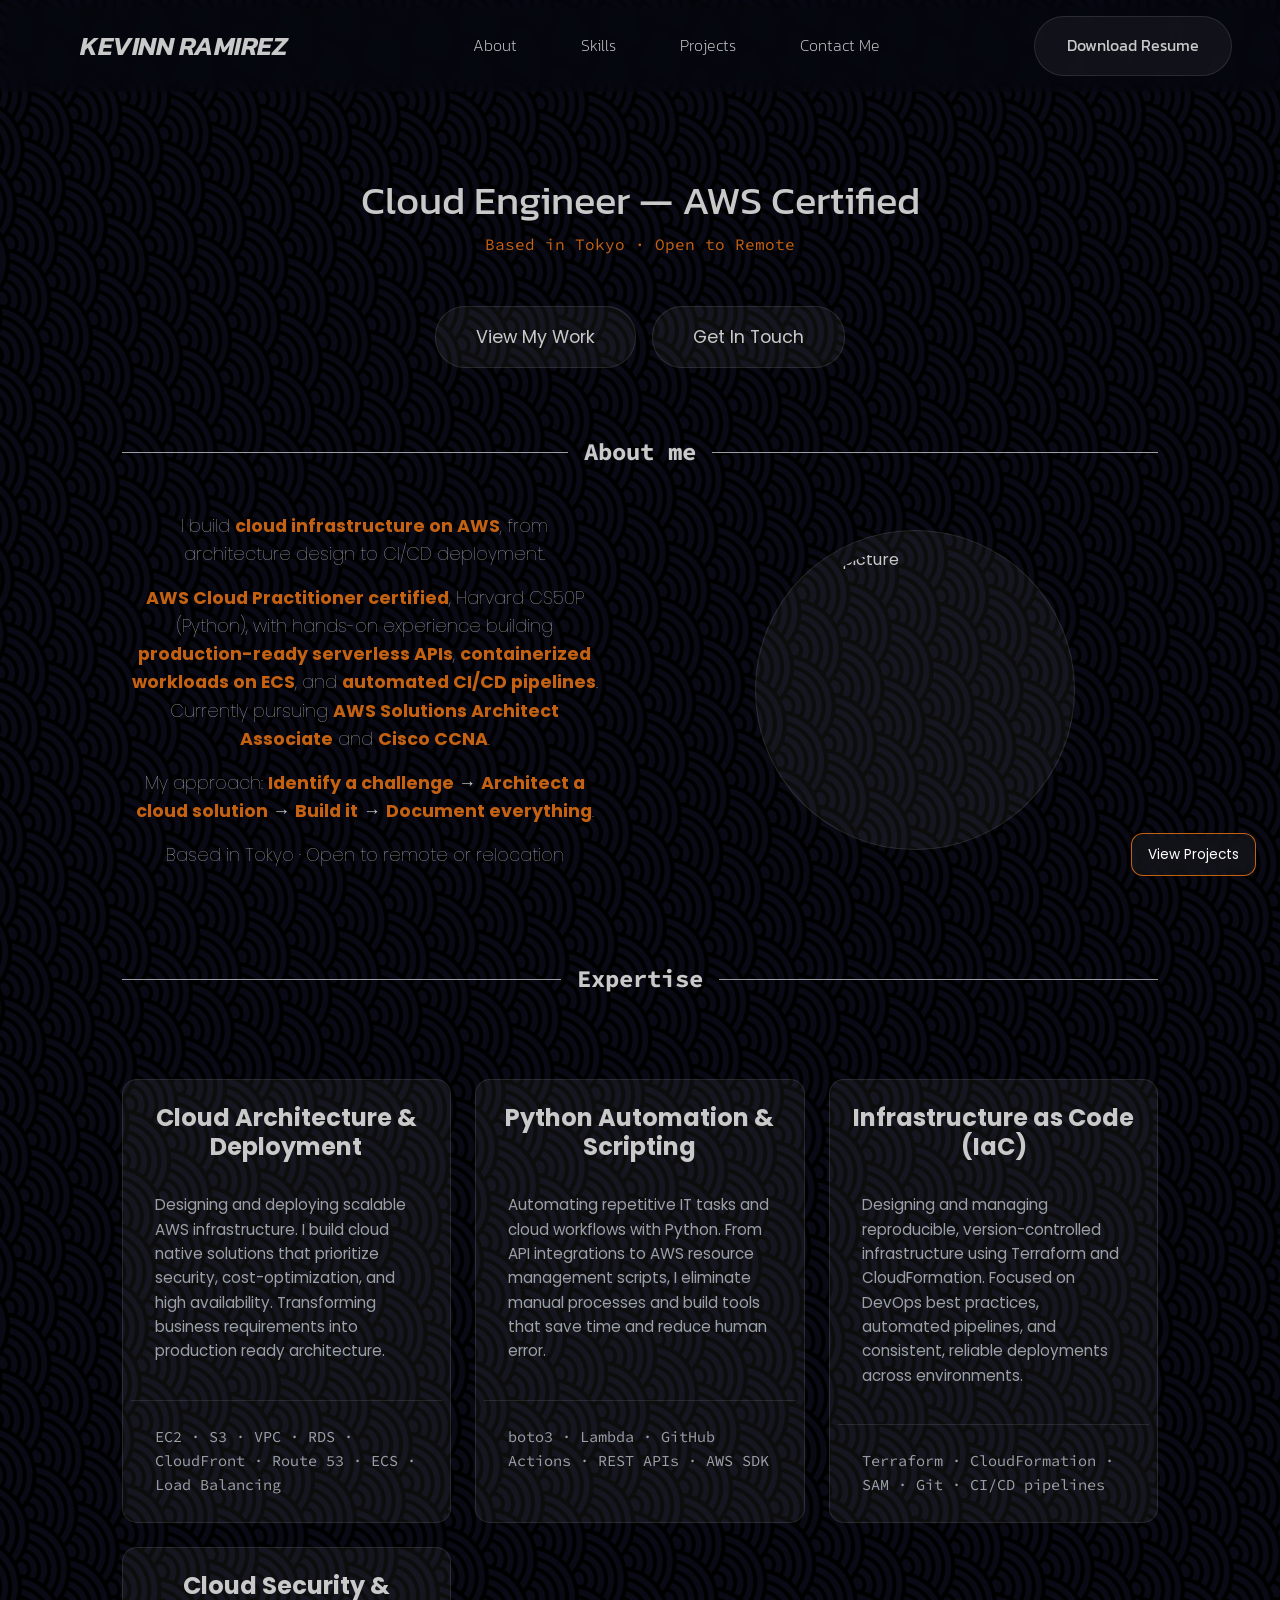
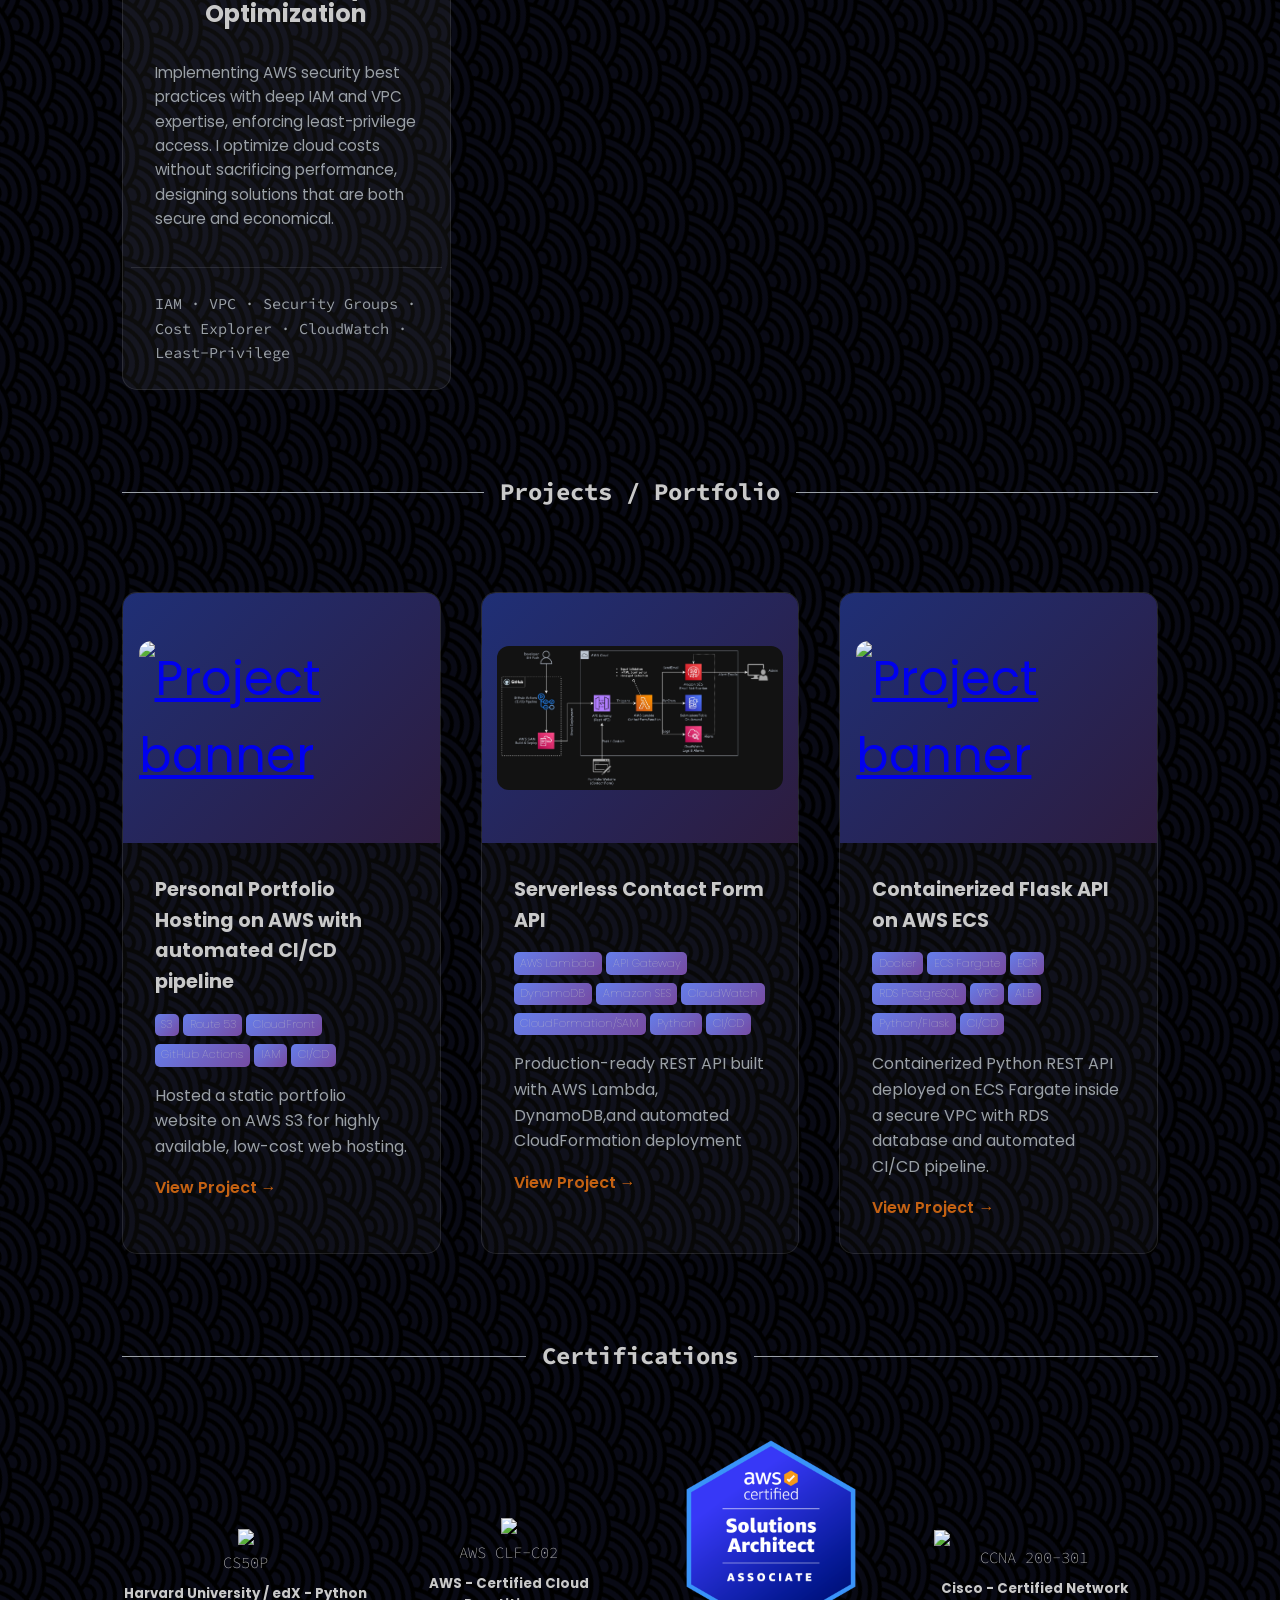
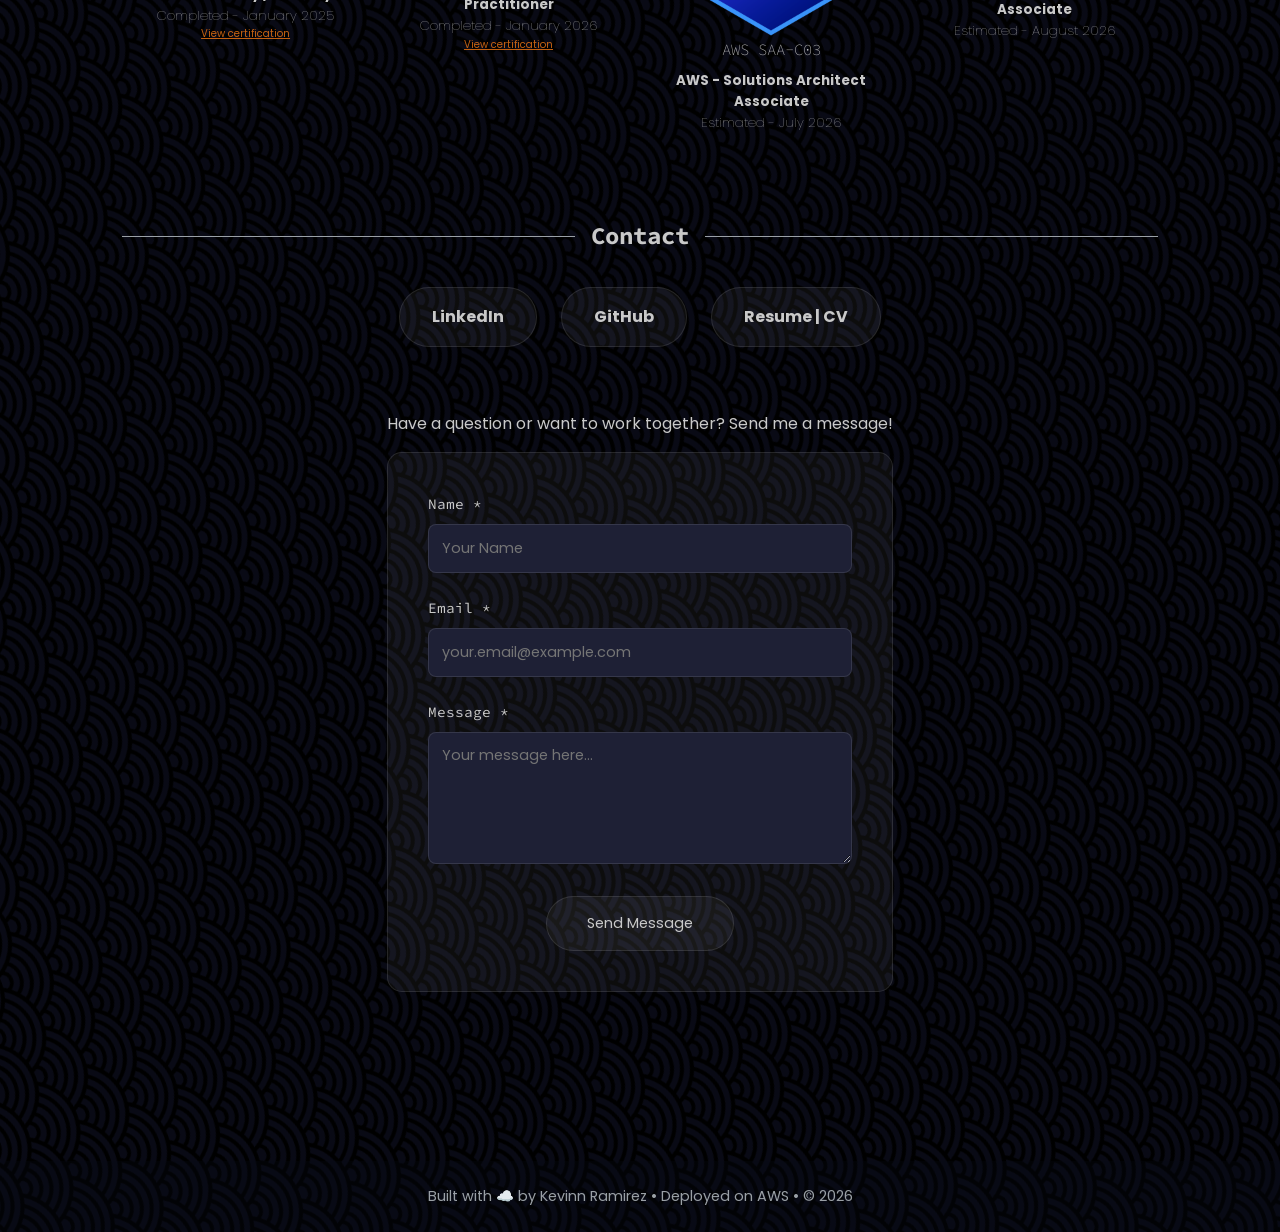
==== commit 1f689761: "Add AWS Solutions Architect badge and update portfolio content - Introduced AWS Solutions Architect " ====
--- a/index.html
+++ b/index.html
@@ -49,12 +49,12 @@
 
   <header id="header">
     <div class="hero-container">
-      <h1>Cloud Engineer Building Real Solutions</h1>
-
-      <p class="titles">AWS Certified | Python Automation | Infrastructure-as-Code</p>
+      <h1>Cloud Engineer — AWS Certified</h1>
+
+      <p class="titles">Based in Tokyo · Open to Remote</p>
       <div class="hero-buttons">
-        <a href="#projects" class="btn">View My Work</a> 
-        <a href="#contact" target="_blank" class="btn">Get In Touch</a>
+        <a href="#projects" class="btn">View My Work</a>
+        <a href="#contact" class="btn">Get In Touch</a>
       </div>
     </div>
     
@@ -69,27 +69,22 @@
   <div class="about-me-content">
     <div class="about-text">
       <p class="text-aboutme">
-        I build <strong>cloud infrastructure</strong> that solves <strong>real problems</strong>.
+        I build <strong>cloud infrastructure on AWS</strong>, from architecture design to CI/CD deployment.
       </p>
 
       <p>
-        After earning my <strong>AWS Cloud Practitioner certification</strong> and completing 
-        <strong>Harvard's CS50 Python course</strong>, I focus on one thing: creating 
-        <strong>production-ready solutions</strong> on AWS that demonstrate enterprise-level capabilities.
+        <strong>AWS Cloud Practitioner certified</strong>, Harvard CS50P (Python), with hands-on experience
+        building <strong>production-ready serverless APIs</strong>, <strong>containerized workloads on ECS</strong>,
+        and <strong>automated CI/CD pipelines</strong>. Currently pursuing <strong>AWS Solutions Architect Associate</strong>
+        and <strong>Cisco CCNA</strong>.
       </p>
 
       <p>
-        My approach: <strong>Identify a challenge</strong> → <strong>Architect a cloud solution</strong> → 
-        <strong>Build it</strong> → <strong>Document everything</strong>. Each project in my portfolio 
-        represents infrastructure I've personally designed, deployed, and optimized.
+        My approach: <strong>Identify a challenge</strong> → <strong>Architect a cloud solution</strong> →
+        <strong>Build it</strong> → <strong>Document everything</strong>.
       </p>
 
-      <p>
-        Currently based in <strong>Tokyo</strong>, pursuing my <strong>CCNA certification</strong> 
-        and <strong>AWS Solutions Architect Associate certification</strong>, and actively seeking 
-        <strong>cloud engineering opportunities</strong> where I can contribute to meaningful 
-        infrastructure projects from day one.
-      </p>
+      <p class="text-gray">Based in Tokyo · Open to remote or relocation</p>
      
     </div>
     <div class="about-image">
@@ -106,34 +101,38 @@
     </div>
         <div class="skills-grid">
             <div class="skill-card">
-                <h3>Cloud Architecture & Deployment </h3>
+                <h3>Cloud Architecture & Deployment</h3>
                 <p>
-                  Designing and deploying scalable AWS infrastructure. I build cloud native solutions that prioritize security, 
-                  cost-optimization, and high availability. Transforming business requirements 
+                  Designing and deploying scalable AWS infrastructure. I build cloud native solutions that prioritize security,
+                  cost-optimization, and high availability. Transforming business requirements
                   into production ready architecture.
                 </p>
+                <p class="skill-tags">EC2 · S3 · VPC · RDS · CloudFront · Route 53 · ECS · Load Balancing</p>
             </div>
             <div class="skill-card">
-                <h3> Python Automation & Scripting</h3>
+                <h3>Python Automation & Scripting</h3>
                 <p>
-                  Automating repetitive IT tasks and cloud workflows with Python. From API 
-                  integrations to AWS resource management scripts, 
-                  I eliminate manual processes and build tools that save time and reduce 
+                  Automating repetitive IT tasks and cloud workflows with Python. From API
+                  integrations to AWS resource management scripts,
+                  I eliminate manual processes and build tools that save time and reduce
                   human error.
                 </p>
-                </div>
+                <p class="skill-tags">boto3 · Lambda · GitHub Actions · REST APIs · AWS SDK</p>
+            </div>
             <div class="skill-card">
                 <h3>Infrastructure as Code (IaC)</h3>
                 <p>
                   Designing and managing reproducible, version-controlled infrastructure using Terraform and CloudFormation. Focused on DevOps best practices, automated pipelines, and consistent, reliable deployments across environments.
                 </p>
+                <p class="skill-tags">Terraform · CloudFormation · SAM · Git · CI/CD pipelines</p>
             </div>
             <div class="skill-card">
                 <h3>Cloud Security & Optimization</h3>
                 <p>
-                  Implementing AWS security best practices with deep IAM and VPC expertise, enforcing least-privilege access. I optimize cloud costs without sacrificing performance, designing 
+                  Implementing AWS security best practices with deep IAM and VPC expertise, enforcing least-privilege access. I optimize cloud costs without sacrificing performance, designing
                   solutions that are both secure and economical.
                 </p>
+                <p class="skill-tags">IAM · VPC · Security Groups · Cost Explorer · CloudWatch · Least-Privilege</p>
             </div>
         </div>
     </section>
@@ -238,13 +237,18 @@
         <h4 class="cert-place_and_name">AWS - Certified Cloud Practitioner</h4>
         <p class="course-status">Completed - January 2026</p>
         <a class="cert-link" href="https://www.credly.com/badges/58875f78-3ad9-47da-bc3a-877eb96cd58a/embedded" target="_blank">View certification</a>
-
+      </div>
+      <div class="image-box">
+        <img src="Resources/images/AWS_SAA.png" alt="AWS Solutions Architect Associate badge">
+        <h3 class="cert-code">AWS SAA-C03</h3>
+        <h4 class="cert-place_and_name">AWS - Solutions Architect Associate</h4>
+        <p class="course-status">Estimated - July 2026</p>
       </div>
       <div class="image-box">
         <img src="Resources/images/ccna200-301.jpg">
         <h3 class="cert-code">CCNA 200-301</h3>
         <h4 class="cert-place_and_name">Cisco - Certified Network Associate</h4>
-        <p class="course-status">Estimated - March 2026</p>
+        <p class="course-status">Estimated - August 2026</p>
       </div>
     </div>
   </section>
@@ -328,6 +332,8 @@
   </footer>
 
   <script src="js/script.js" defer></script>
+
+  <a id="view-projects-btn" href="#projects">View Projects</a>
   <script src="js/contact-form.js" defer></script>
 
 </body>
--- a/css/style.css
+++ b/css/style.css
@@ -265,6 +265,16 @@
   border: 1px solid var(--accent-color);
 }
 
+.skill-tags {
+  font-family: var(--Code-pro);
+  font-size: 0.75rem;
+  color: var(--text-gray);
+  margin-top: 0.75rem;
+  padding: 0.75rem 0.5rem;
+  border-top: 1px solid var(--transparent-color-line);
+  line-height: 1.6;
+}
+
 .skill-card h3 {
   font-size: 1.5rem;
   margin-bottom: 0.5rem;
@@ -580,6 +590,40 @@
   inset: 0;
   z-index: 9;
   display: none;
+}
+
+/* floating projects CTA */
+#view-projects-btn {
+  position: fixed;
+  bottom: 1.5rem;
+  right: 1.5rem;
+  z-index: 100;
+  background: var(--transparent-color);
+  border: 1px solid var(--bold-color);
+  color: var(--fullwhite);
+  border-radius: 12px;
+  padding: 0.6rem 1rem;
+  font-family: var(--Poppins);
+  font-size: 0.85rem;
+  cursor: pointer;
+  text-decoration: none;
+  -webkit-backdrop-filter: blur(7px);
+  backdrop-filter: blur(7px);
+  opacity: 0;
+  transform: translateY(16px);
+  pointer-events: none;
+  transition: opacity 0.3s ease, transform 0.3s ease, background 0.2s;
+}
+
+#view-projects-btn.visible {
+  opacity: 1;
+  transform: translateY(0);
+  pointer-events: auto;
+}
+
+#view-projects-btn.visible:hover {
+  background: rgba(214, 106, 18, 0.15);
+  transform: translateY(-2px);
 }
 
 /* mobile styles ##############################################*/
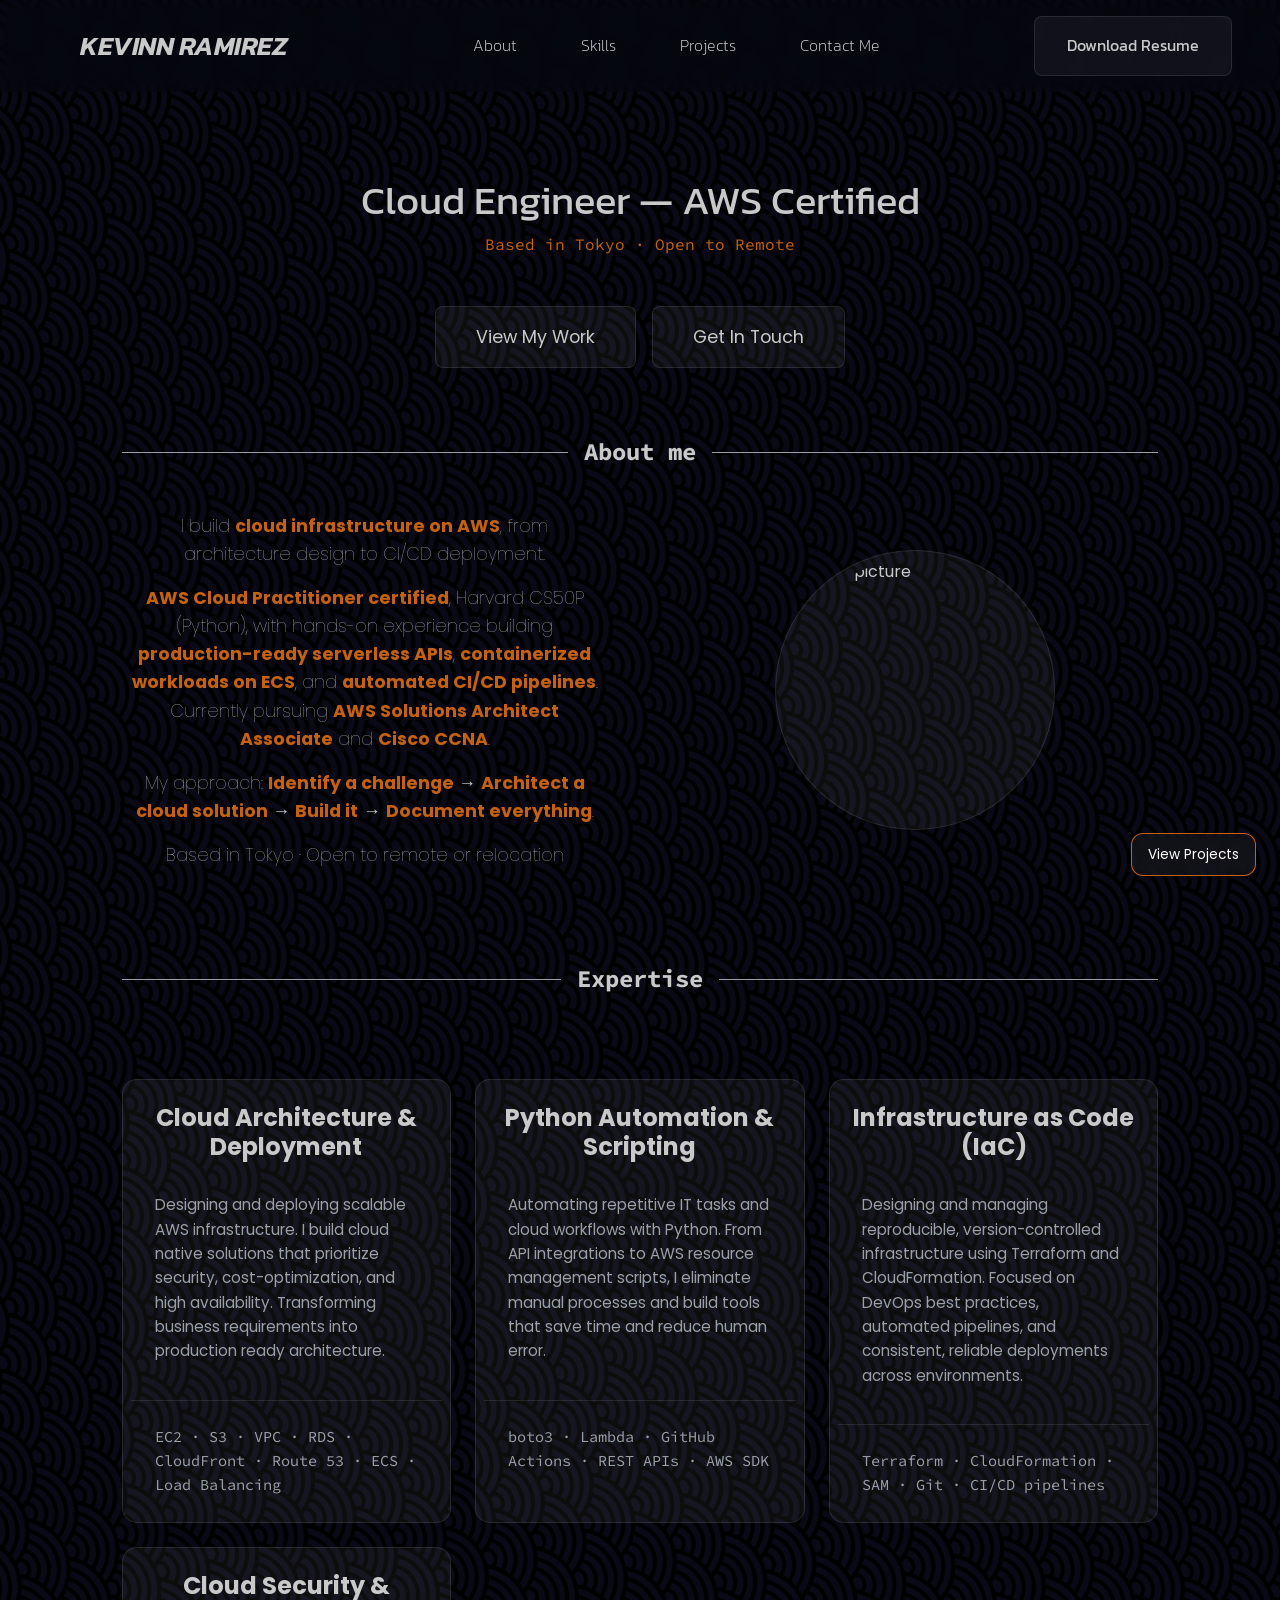
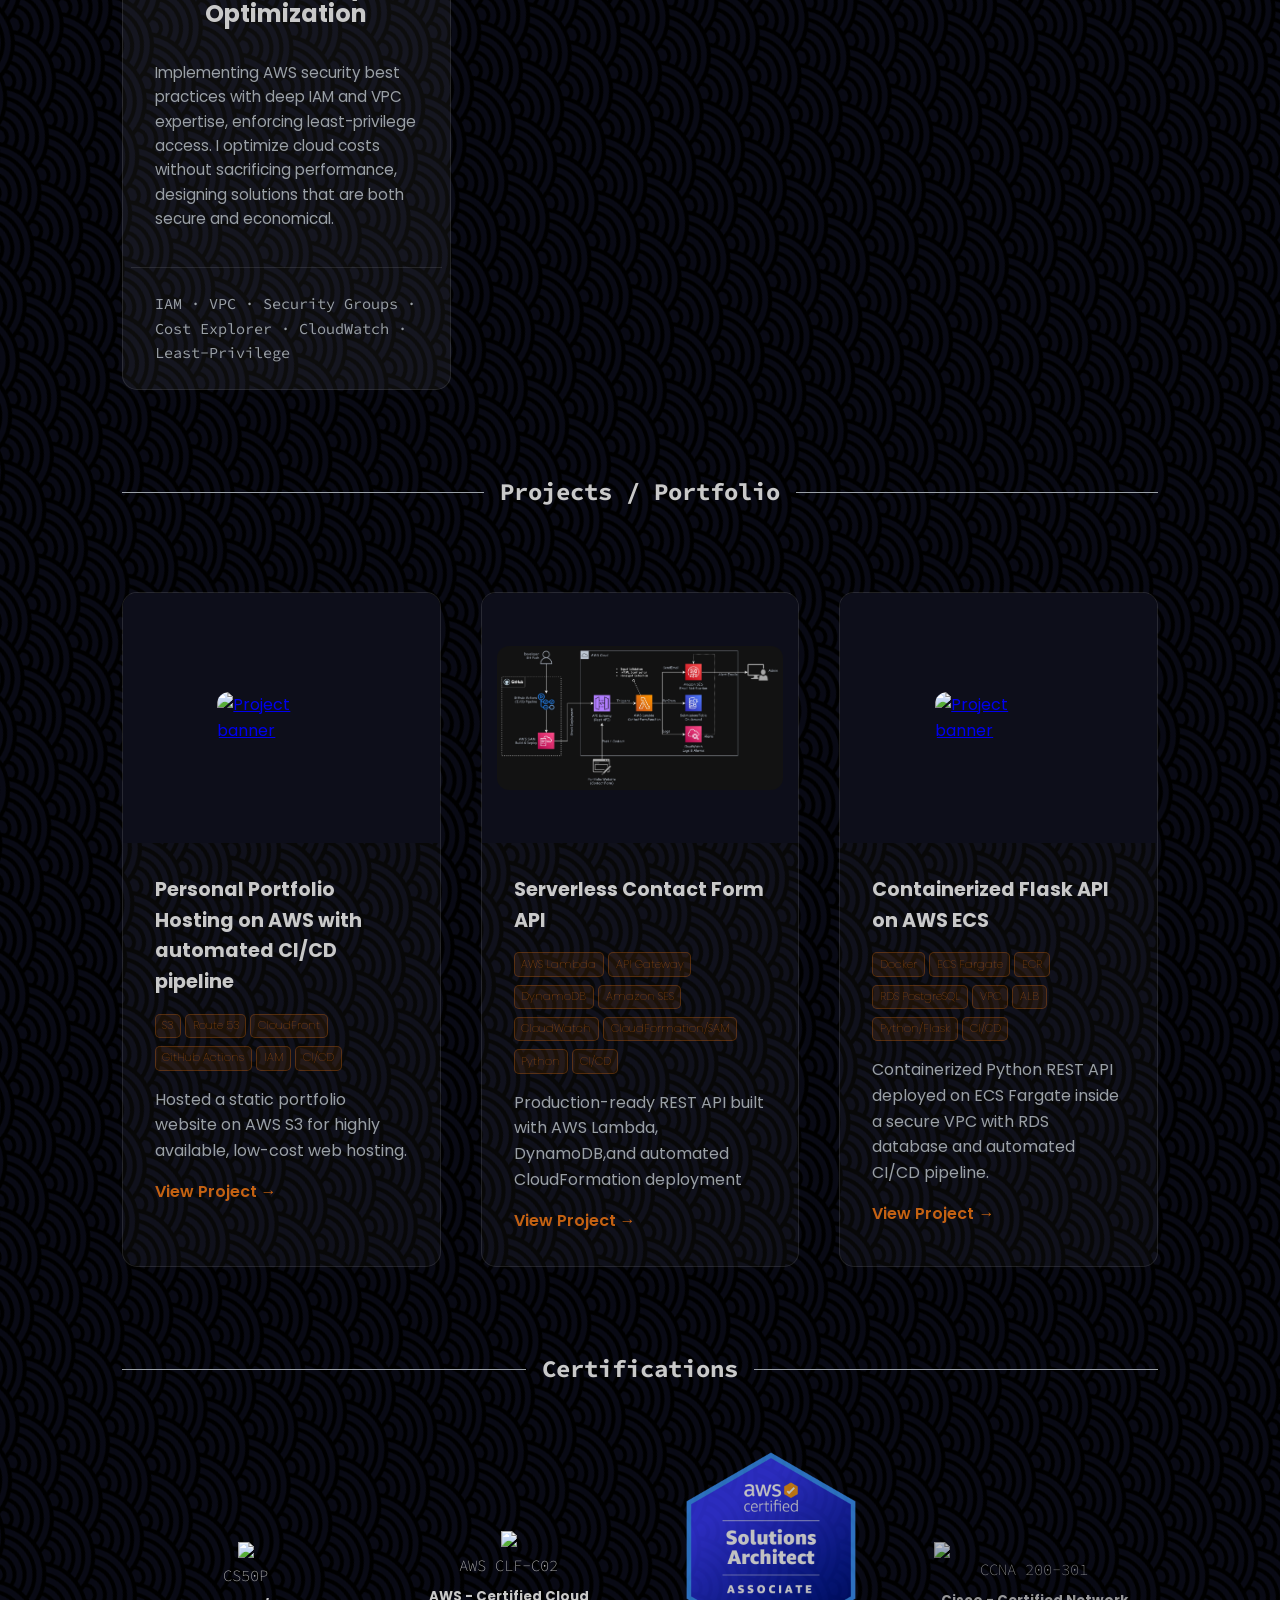
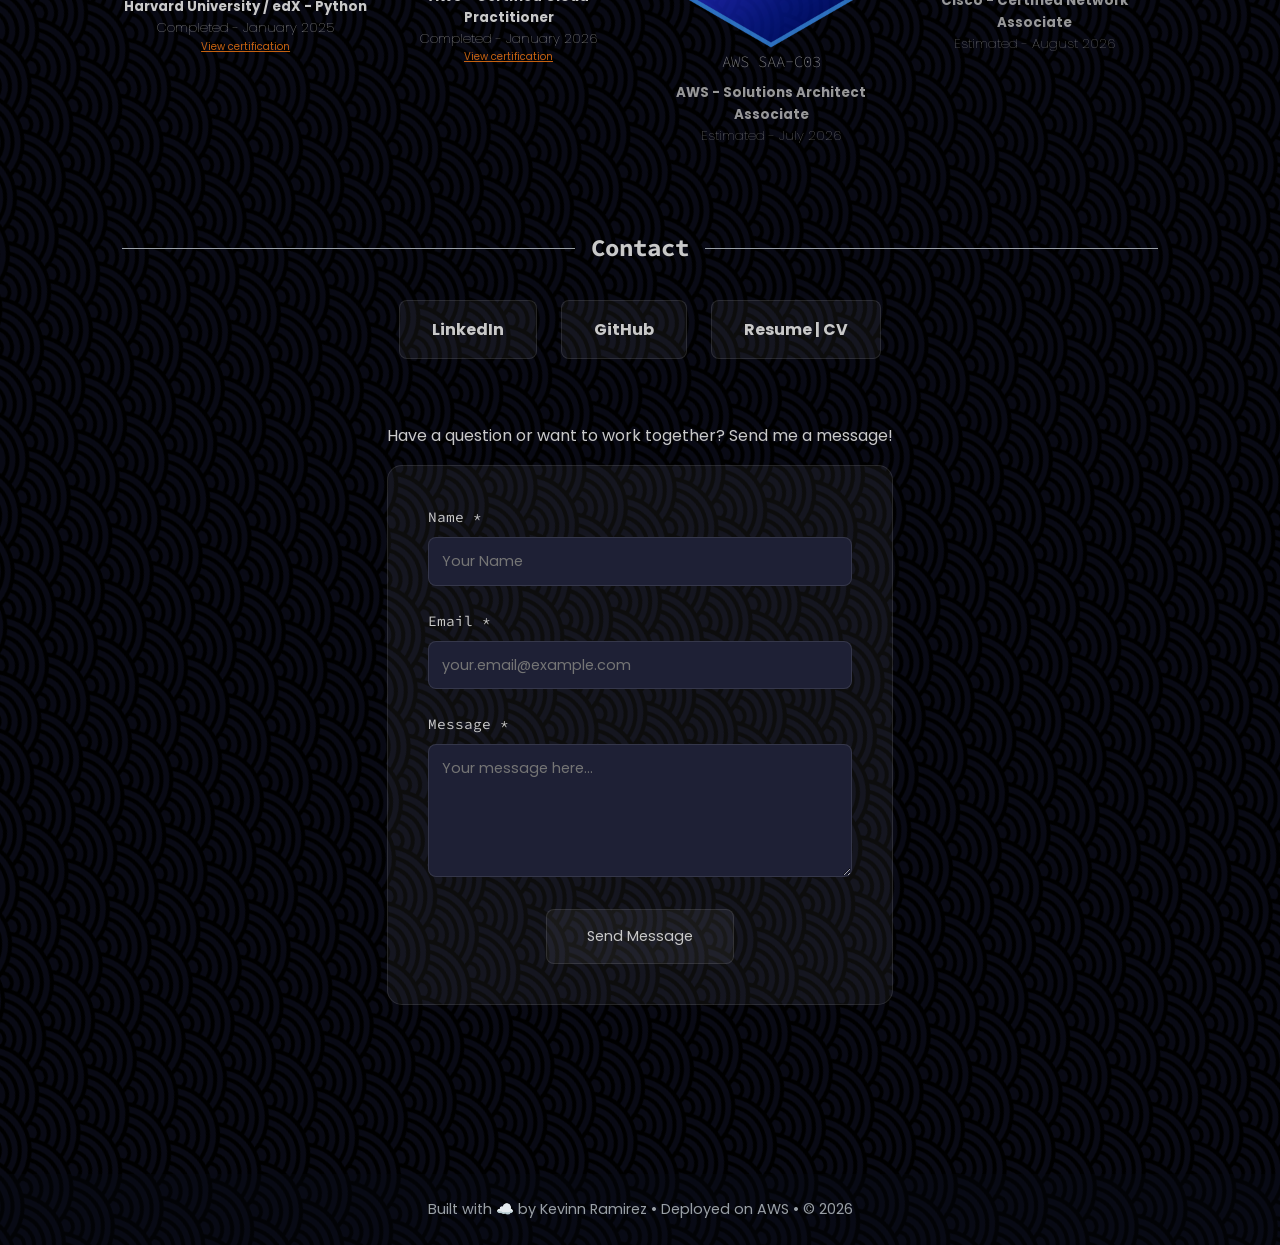
==== commit cee30587: "Implement sidebar toggle functionality and update button styles for improved UX on smaller screens." ====
--- a/index.html
+++ b/index.html
@@ -12,13 +12,15 @@
   <!-- kevinn ramirez logo for mobile -->
   <div id="topbar-menu">
     <a href="#header" class="logo-for-mobile">KEVINN RAMIREZ</a>
-    <button 
-    id="open-sidebar-button" 
-    onclick="openSidebar()" 
-    aria-label="open sidebar" 
-    aria-expanded="false" 
+    <button
+    id="open-sidebar-button"
+    onclick="toggleSidebar()"
+    aria-label="open sidebar"
+    aria-expanded="false"
     aria-controls="navbar">
-      <svg viewBox="-2.4 -2.4 28.80 28.80" fill="none" xmlns="http://www.w3.org/2000/svg" stroke="#ffff"><g id="SVGRepo_bgCarrier" stroke-width="0"></g><g id="SVGRepo_tracerCarrier" stroke-linecap="round" stroke-linejoin="round" stroke="#ffffffCCCCCC" stroke-width="0.336"></g><g id="SVGRepo_iconCarrier"> <path d="M19 12.75H5C4.80109 12.75 4.61032 12.671 4.46967 12.5303C4.32902 12.3897 4.25 12.1989 4.25 12C4.25 11.8011 4.32902 11.6103 4.46967 11.4697C4.61032 11.329 4.80109 11.25 5 11.25H19C19.1989 11.25 19.3897 11.329 19.5303 11.4697C19.671 11.6103 19.75 11.8011 19.75 12C19.75 12.1989 19.671 12.3897 19.5303 12.5303C19.3897 12.671 19.1989 12.75 19 12.75Z" fill="#ffffff"></path> <path d="M19 8.25H5C4.80109 8.25 4.61032 8.17098 4.46967 8.03033C4.32902 7.88968 4.25 7.69891 4.25 7.5C4.25 7.30109 4.32902 7.11032 4.46967 6.96967C4.61032 6.82902 4.80109 6.75 5 6.75H19C19.1989 6.75 19.3897 6.82902 19.5303 6.96967C19.671 7.11032 19.75 7.30109 19.75 7.5C19.75 7.69891 19.671 7.88968 19.5303 8.03033C19.3897 8.17098 19.1989 8.25 19 8.25Z" fill="#ffffff"></path> <path d="M19 17.25H5C4.80109 17.25 4.61032 17.171 4.46967 17.0303C4.32902 16.8897 4.25 16.6989 4.25 16.5C4.25 16.3011 4.32902 16.1103 4.46967 15.9697C4.61032 15.829 4.80109 15.75 5 15.75H19C19.1989 15.75 19.3897 15.829 19.5303 15.9697C19.671 16.1103 19.75 16.3011 19.75 16.5C19.75 16.6989 19.671 16.8897 19.5303 17.0303C19.3897 17.171 19.1989 17.25 19 17.25Z" fill="#ffffff"></path> </g></svg>
+      <span class="ham-line"></span>
+      <span class="ham-line"></span>
+      <span class="ham-line"></span>
     </button>
   </div>
 
@@ -26,14 +28,6 @@
     <div class="logo">
       <a class="logo-text" href="#header">KEVINN RAMIREZ</a>
     </div>
-    <div class="X-button-container">
-        <button 
-        id="close-sidebar-button" 
-        onclick="closeSidebar()" 
-        aria-label="close sidebar">
-        <svg viewBox="0 0 24 24" fill="none" xmlns="http://www.w3.org/2000/svg"><g id="SVGRepo_bgCarrier" stroke-width="0"></g><g id="SVGRepo_tracerCarrier" stroke-linecap="round" stroke-linejoin="round"></g><g id="SVGRepo_iconCarrier"> <g id="Menu / Close_SM"> <path id="Vector" d="M16 16L12 12M12 12L8 8M12 12L16 8M12 12L8 16" stroke="#ffffff" stroke-width="2" stroke-linecap="round" stroke-linejoin="round"></path> </g> </g></svg>
-        </button>
-      </div>
     <ul>
       <li><a href="#about">About</a></li>
       <li><a href="#skills">Skills</a></li>
--- a/css/style.css
+++ b/css/style.css
@@ -101,7 +101,7 @@
 #navbar .accent-link{
   padding: 1rem 2rem;
   background: var(--transparent-color);
-  border-radius: 30px;
+  border-radius: 8px;
   border: 1px solid var(--transparent-color-line);
 }
 #navbar .accent-link:hover{
@@ -161,7 +161,7 @@
   background: var(--transparent-color);
   color: var(--text-color);
   text-decoration: none;
-  border-radius: 30px;
+  border-radius: 8px;
   border: 1px solid var(--transparent-color-line);
 }
 .btn:hover{
@@ -211,18 +211,20 @@
   color: var(--bold-color)
 }
 .about-image {
-  width: min(320px, 45vw);
-  aspect-ratio: 1 / 1;
-  max-width: 320px;
+  --about-img-size: min(280px, 45vw);
+  width: var(--about-img-size);
+  height: var(--about-img-size);
   background: var(--transparent-color);
   border: solid var(--transparent-color-line) 1px;
   border-radius: 50%;
+  overflow: hidden;
   display: flex;
   align-items: center;
   justify-content: center;
   margin: 0 auto;
-  padding: 1rem;
+  padding: 0.5rem;
   box-sizing: border-box;
+  flex-shrink: 0;
 }
 
 .about-image img {
@@ -312,12 +314,12 @@
 .project-image {
   width: 100%;
   height: 250px;
-  background: linear-gradient(135deg, #1f2f76 0%, #2d1c3e 100%);
+  background: #0d0e1a;
   display: flex;
   flex-direction: column;
   align-items: center;
   justify-content: center;
-  font-size: 3rem;
+  overflow: hidden;
 }
 
 .wip-text {
@@ -361,13 +363,14 @@
   display: block;
   margin: 0 auto;
   border-radius: 20px;
-  max-block-size: 5em;
 }
 
 .project-badge {
   display: inline-block;
   margin-top: 0.5rem;
-  background: linear-gradient(135deg, #667eea 0%, #764ba2 100%);
+  background: rgba(214, 106, 18, 0.1);
+  border: 1px solid rgba(214, 106, 18, 0.3);
+  color: var(--bold-color);
   font-weight: lighter;
   padding: 0.2em 0.6em;
   border-radius: 5px;
@@ -405,7 +408,11 @@
   margin-top: 30px;
 }
 
-.image-box:hover{
+.image-box:not(:has(.cert-link)) {
+  opacity: 0.75;
+}
+
+.image-box:has(.cert-link):hover {
   transform: translateY(-5px);
   transition: transform 0.4s;
 }
@@ -447,7 +454,7 @@
 .contact-link {
   padding: 1rem 2rem;
   background: var(--transparent-color);
-  border-radius: 30px;
+  border-radius: 8px;
   text-decoration: none;
   color: var(--text-color);
   transition: all 0.3s;
@@ -563,25 +570,43 @@
   margin-top:5rem;
 }
 
-#open-sidebar-button{
+#open-sidebar-button {
   position: fixed;
   top: 0;
   right: 0;
   border: none;
-  padding: 1em;
+  background: transparent;
+  padding: 0.9rem;
   height: 59px;
+  width: 59px;
   cursor: pointer;
   display: none;
-  z-index: 9;
-}
-
-#close-sidebar-button{
-  display: none;
-  background: none;
-  border: none;
-  padding: 1em;
-  cursor: pointer;
-  margin-left: auto;
+  z-index: 1001;
+  flex-direction: column;
+  justify-content: center;
+  align-items: center;
+  gap: 5px;
+}
+
+.ham-line {
+  display: block;
+  width: 28px;
+  height: 2px;
+  background: #ffffff;
+  border-radius: 2px;
+  transform-origin: center;
+  transition: transform 0.35s ease, opacity 0.2s ease;
+}
+
+#open-sidebar-button.open .ham-line:nth-child(1) {
+  transform: translateY(7px) rotate(45deg);
+}
+#open-sidebar-button.open .ham-line:nth-child(2) {
+  opacity: 0;
+  transform: scaleX(0);
+}
+#open-sidebar-button.open .ham-line:nth-child(3) {
+  transform: translateY(-7px) rotate(-45deg);
 }
 
 #overlay{
@@ -634,17 +659,8 @@
   footer{
     font-size: 0.7rem;
   }
-  #open-sidebar-button, #close-sidebar-button{
-    display: block;
-  }
-  .X-button-container{
-    position: fixed;
-    top: 0;
-    right: 0;
-    display: block;
-    padding-top: 0.5em;
-    height: 60px;
-    z-index: 9;
+  #open-sidebar-button{
+    display: flex;
   }
   /* nav container */
   #navbar{
@@ -690,7 +706,7 @@
     align-items: center;
     align-content: center;
     padding: 1rem 3rem;
-    z-index: 10;
+    z-index: 1001;
     background: rgba(10, 10, 10, 0.2);
     backdrop-filter: blur(5px);
   }
@@ -712,8 +728,7 @@
   }
   
   #topbar-menu button{
-    background: rgba(10, 10, 10, 0);
-    margin-top: 0.6em;
+    background: transparent;
   }
 
   .about-me-content {
@@ -722,20 +737,6 @@
 
   .about-image {
     padding: 0.2rem; 
-  }
-
-  #open-sidebar-button svg{
-    width: 40px;
-    height: 40px;
-    display: block;
-    margin-left: auto;
-    padding-bottom: 0.5em;
-  }    
-
-  #close-sidebar-button svg{
-    width: 32px;
-    height: 32px;
-    display: block;
   }
 
   /* open movement */
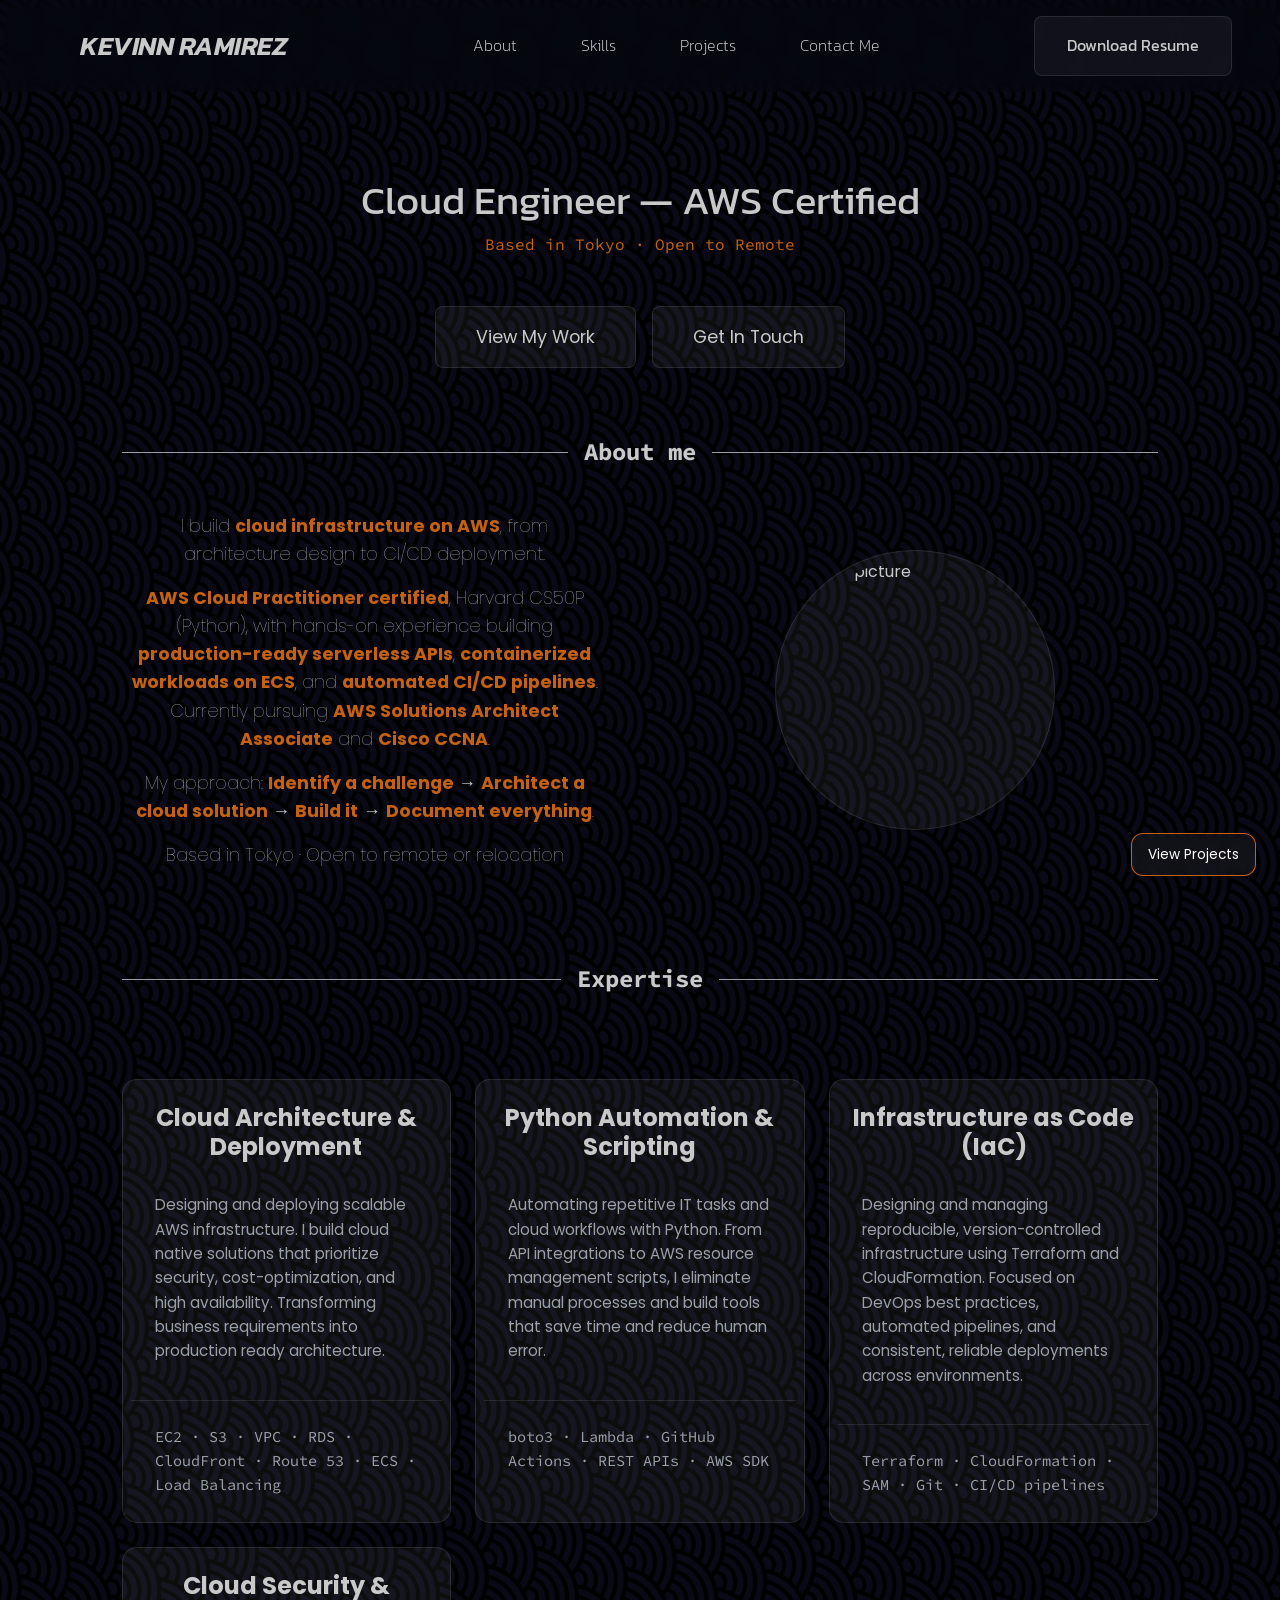
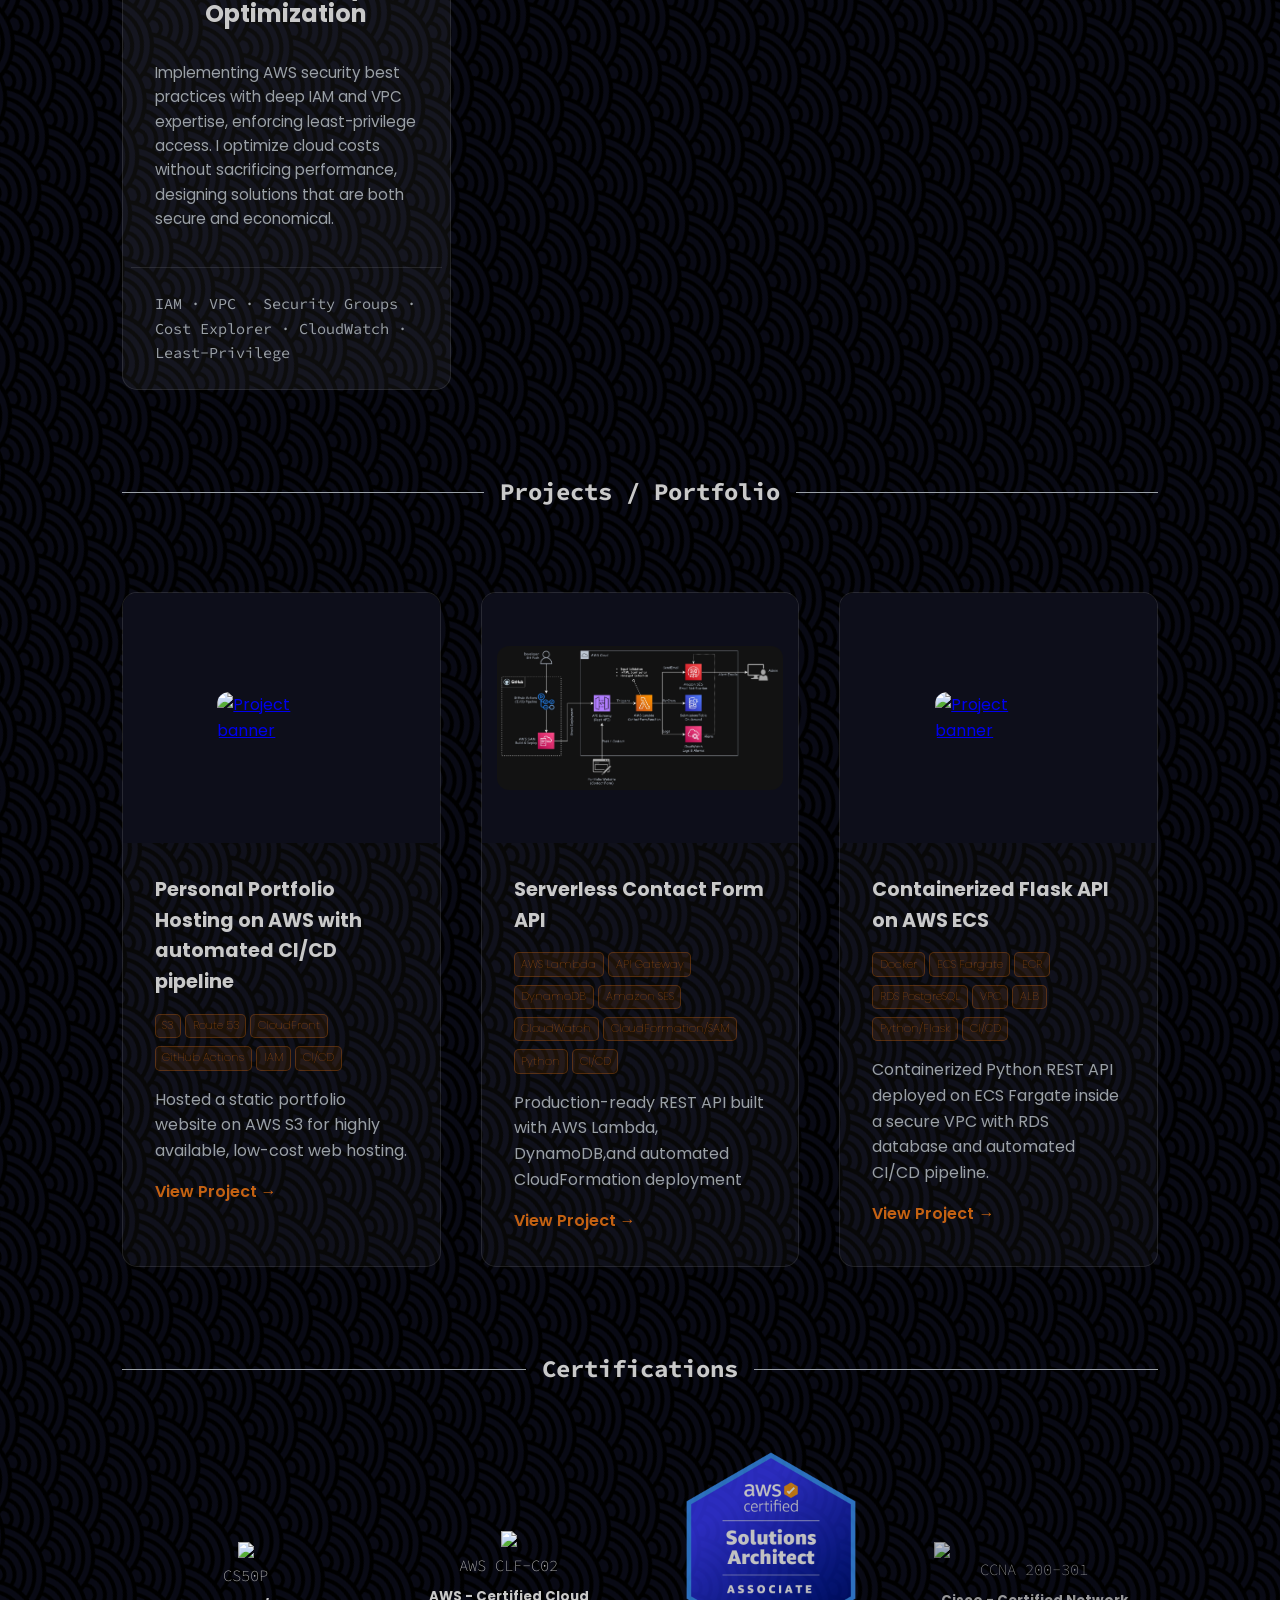
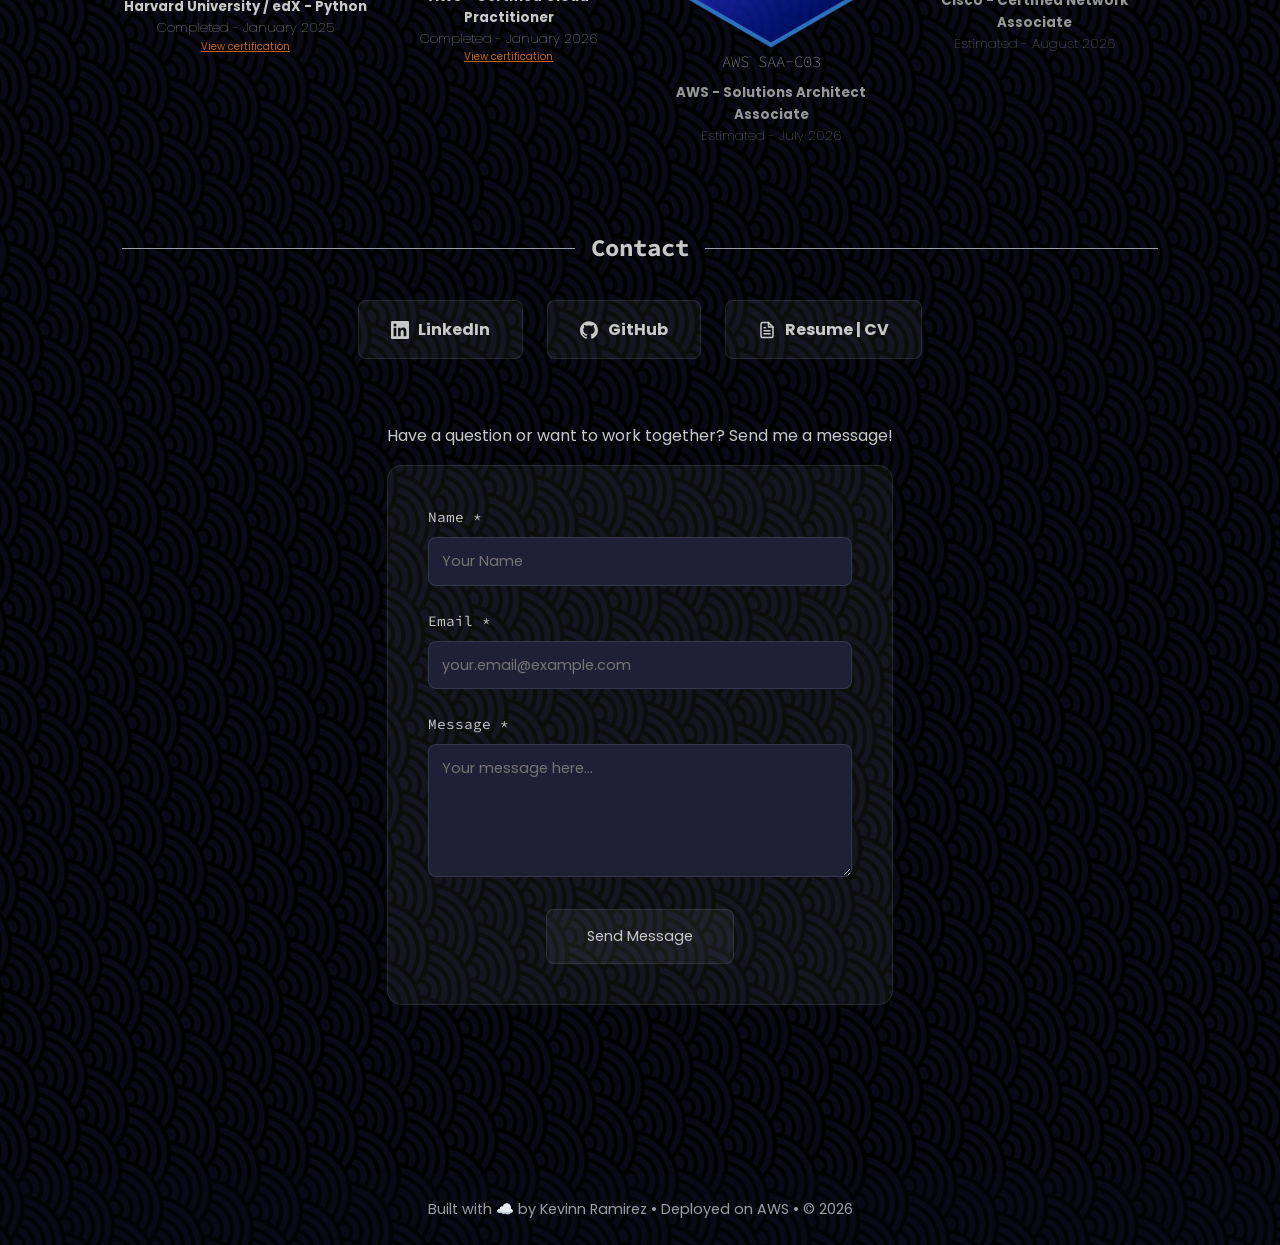
==== commit 86348a9c: "Enhance contact buttons links with SVG icons for improved visual appeal and accessibility. Update "V" ====
--- a/index.html
+++ b/index.html
@@ -257,9 +257,18 @@
     
     <div class="contact-links">
         <!-- <a href="mailto:admin@kevinnramirez.com" class="contact-link">Email Me</a> -->
-        <a href="https://www.linkedin.com/in/kevinnramirez/" target="_blank" class="contact-link">LinkedIn</a>
-        <a href="https://github.com/kevinnra" target="_blank" class="contact-link">GitHub</a>
-        <a href="Resources/Kevinn-Ramirez-Resume.pdf" target="_blank" class="contact-link">Resume | CV</a>
+        <a href="https://www.linkedin.com/in/kevinnramirez/" target="_blank" class="contact-link">
+          <svg xmlns="http://www.w3.org/2000/svg" width="18" height="18" viewBox="0 0 24 24" fill="currentColor" aria-hidden="true"><path d="M20.447 20.452h-3.554v-5.569c0-1.328-.027-3.037-1.852-3.037-1.853 0-2.136 1.445-2.136 2.939v5.667H9.351V9h3.414v1.561h.046c.477-.9 1.637-1.85 3.37-1.85 3.601 0 4.267 2.37 4.267 5.455v6.286zM5.337 7.433a2.062 2.062 0 0 1-2.063-2.065 2.064 2.064 0 1 1 2.063 2.065zm1.782 13.019H3.555V9h3.564v11.452zM22.225 0H1.771C.792 0 0 .774 0 1.729v20.542C0 23.227.792 24 1.771 24h20.451C23.2 24 24 23.227 24 22.271V1.729C24 .774 23.2 0 22.222 0h.003z"/></svg>
+          LinkedIn
+        </a>
+        <a href="https://github.com/kevinnra" target="_blank" class="contact-link">
+          <svg xmlns="http://www.w3.org/2000/svg" width="18" height="18" viewBox="0 0 24 24" fill="currentColor" aria-hidden="true"><path d="M12 .297c-6.63 0-12 5.373-12 12 0 5.303 3.438 9.8 8.205 11.385.6.113.82-.258.82-.577 0-.285-.01-1.04-.015-2.04-3.338.724-4.042-1.61-4.042-1.61C4.422 18.07 3.633 17.7 3.633 17.7c-1.087-.744.084-.729.084-.729 1.205.084 1.838 1.236 1.838 1.236 1.07 1.835 2.809 1.305 3.495.998.108-.776.417-1.305.76-1.605-2.665-.3-5.466-1.332-5.466-5.93 0-1.31.465-2.38 1.235-3.22-.135-.303-.54-1.523.105-3.176 0 0 1.005-.322 3.3 1.23.96-.267 1.98-.399 3-.405 1.02.006 2.04.138 3 .405 2.28-1.552 3.285-1.23 3.285-1.23.645 1.653.24 2.873.12 3.176.765.84 1.23 1.91 1.23 3.22 0 4.61-2.805 5.625-5.475 5.92.42.36.81 1.096.81 2.22 0 1.606-.015 2.896-.015 3.286 0 .315.21.69.825.57C20.565 22.092 24 17.592 24 12.297c0-6.627-5.373-12-12-12"/></svg>
+          GitHub
+        </a>
+        <a href="Resources/Kevinn-Ramirez-Resume.pdf" target="_blank" class="contact-link">
+          <svg xmlns="http://www.w3.org/2000/svg" width="18" height="18" viewBox="0 0 24 24" fill="none" stroke="currentColor" stroke-width="2" stroke-linecap="round" stroke-linejoin="round" aria-hidden="true"><path d="M14 2H6a2 2 0 0 0-2 2v16a2 2 0 0 0 2 2h12a2 2 0 0 0 2-2V8z"/><polyline points="14 2 14 8 20 8"/><line x1="16" y1="13" x2="8" y2="13"/><line x1="16" y1="17" x2="8" y2="17"/><line x1="10" y1="9" x2="8" y2="9"/></svg>
+          Resume | CV
+        </a>
     </div>
     
     <div class="contact-container">
@@ -327,7 +336,7 @@
 
   <script src="js/script.js" defer></script>
 
-  <a id="view-projects-btn" href="#projects">View Projects</a>
+  <a id="view-projects-btn" href="#projects" onclick="closeSidebar()">View Projects</a>
   <script src="js/contact-form.js" defer></script>
 
 </body>
--- a/css/style.css
+++ b/css/style.css
@@ -460,11 +460,18 @@
   transition: all 0.3s;
   font-weight: bold;
   border: 1px solid var(--transparent-color-line);
-}
+  display: flex;
+  align-items: center;
+  justify-content: center;
+  gap: 0.6rem;
+}
+
+.contact-link svg { flex-shrink: 0; }
 
 .contact-link:hover {
   transform: translateY(-4px);
   border: solid 2px var(--accent-color);
+  color: var(--bold-color);
 }
 
 /* Contact Form Styles */
@@ -752,6 +759,11 @@
   text-align: center;
   flex: 1 1 200px;
   max-width: 210px;
+  border-color: var(--bold-color);
+  }
+
+  #submit-btn {
+    border-color: var(--bold-color);
   }
 
   .contact-container {
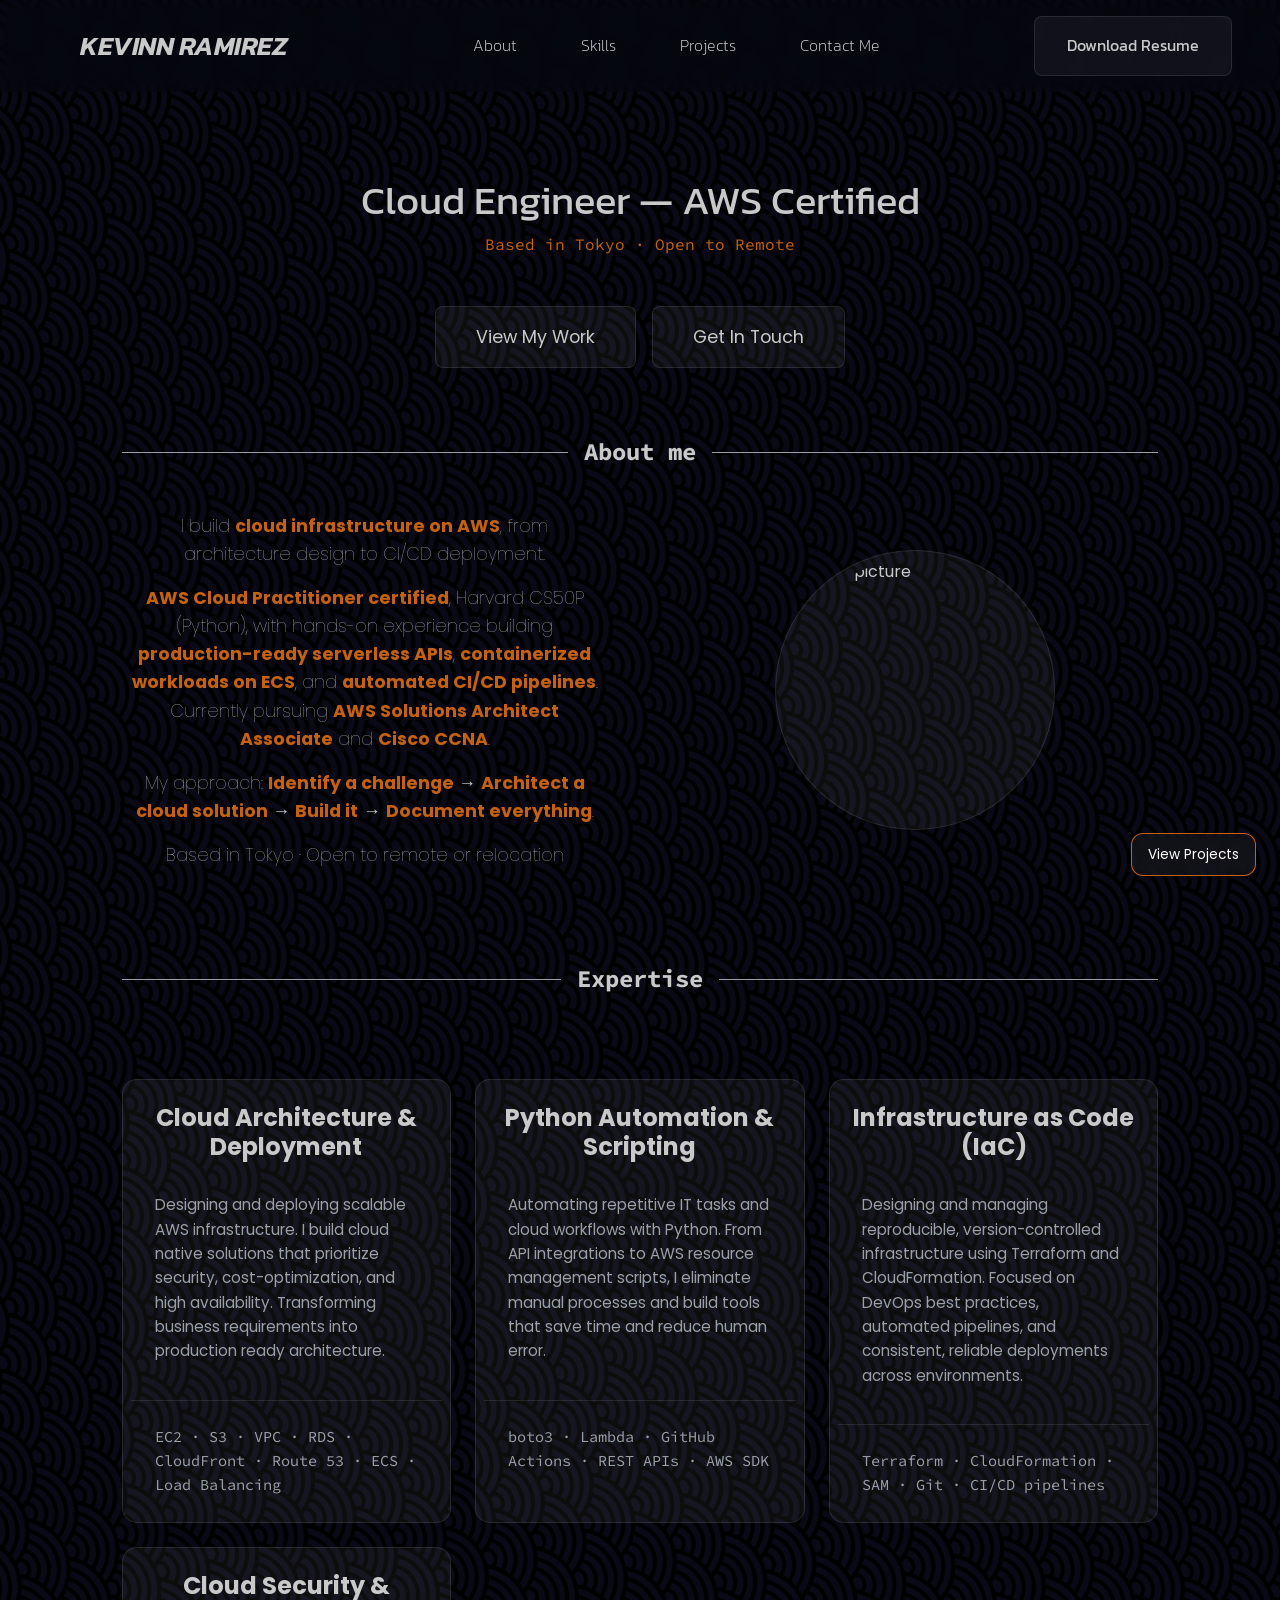
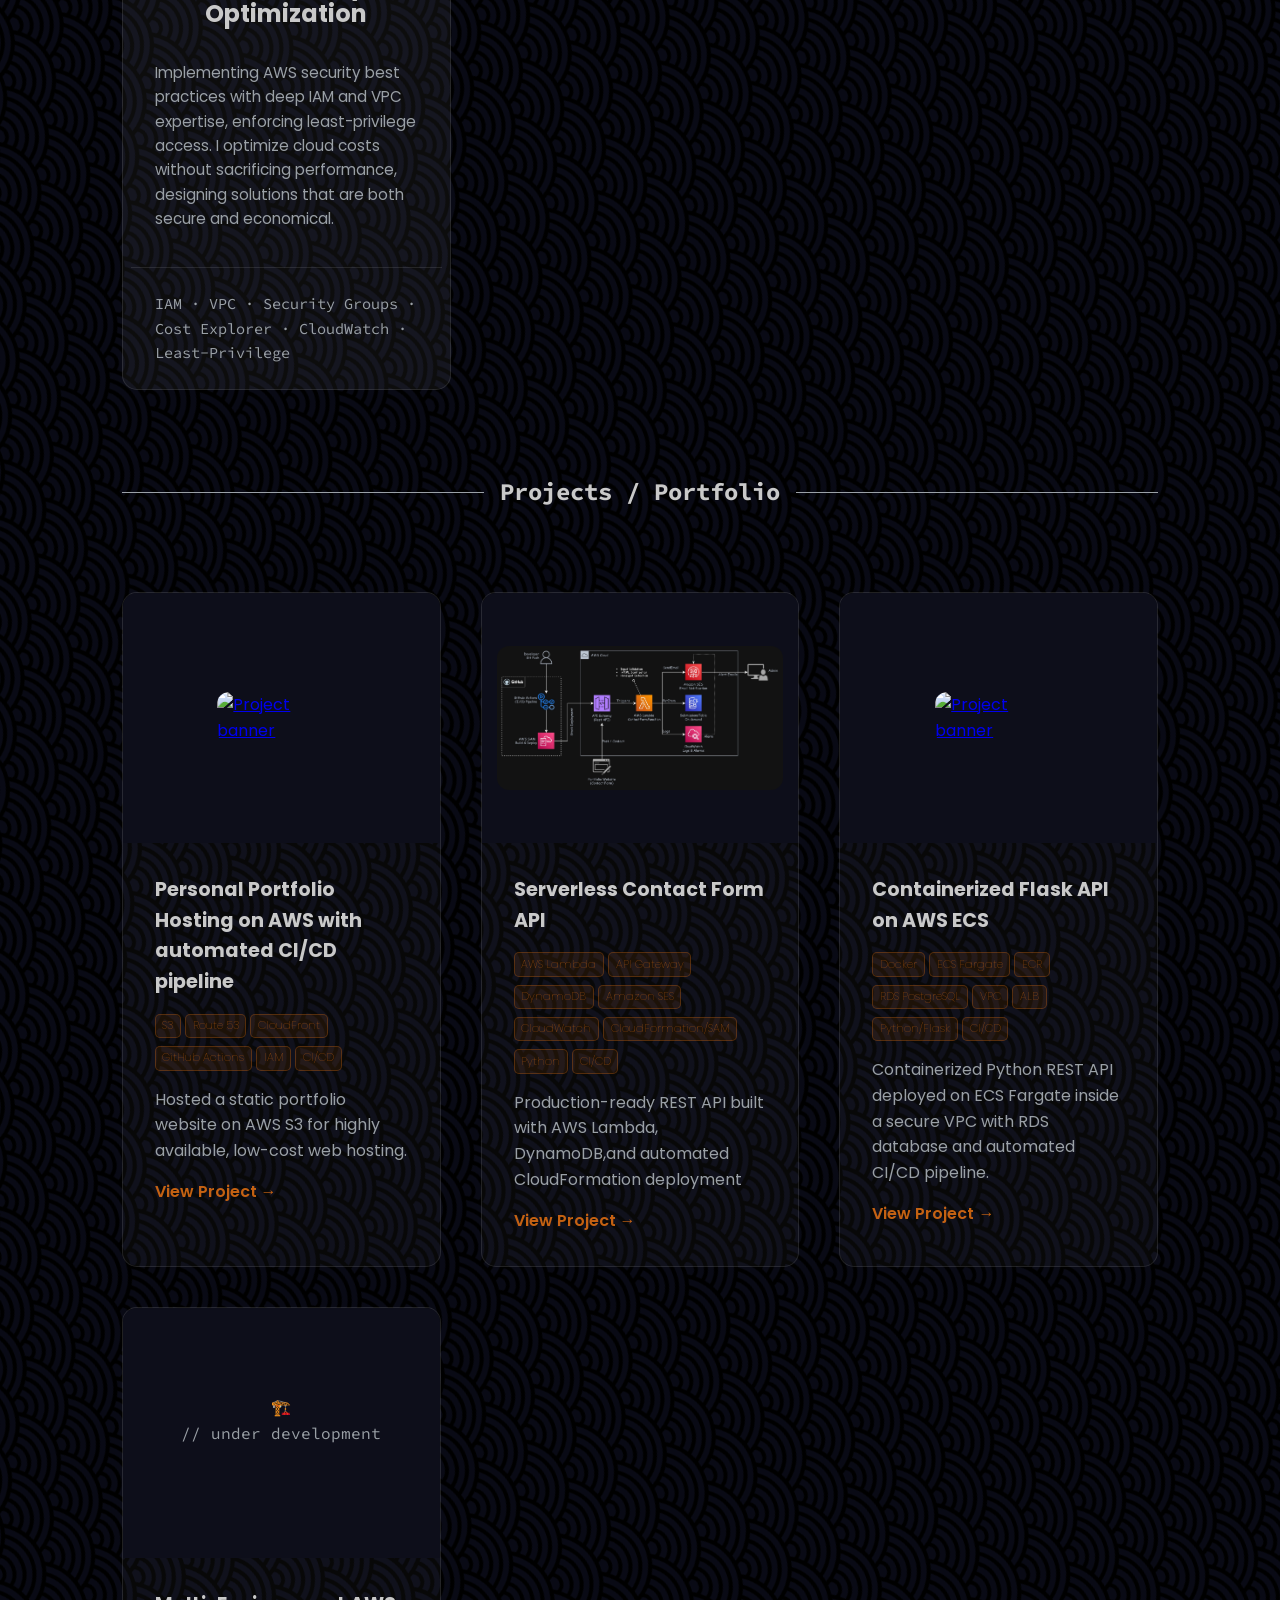
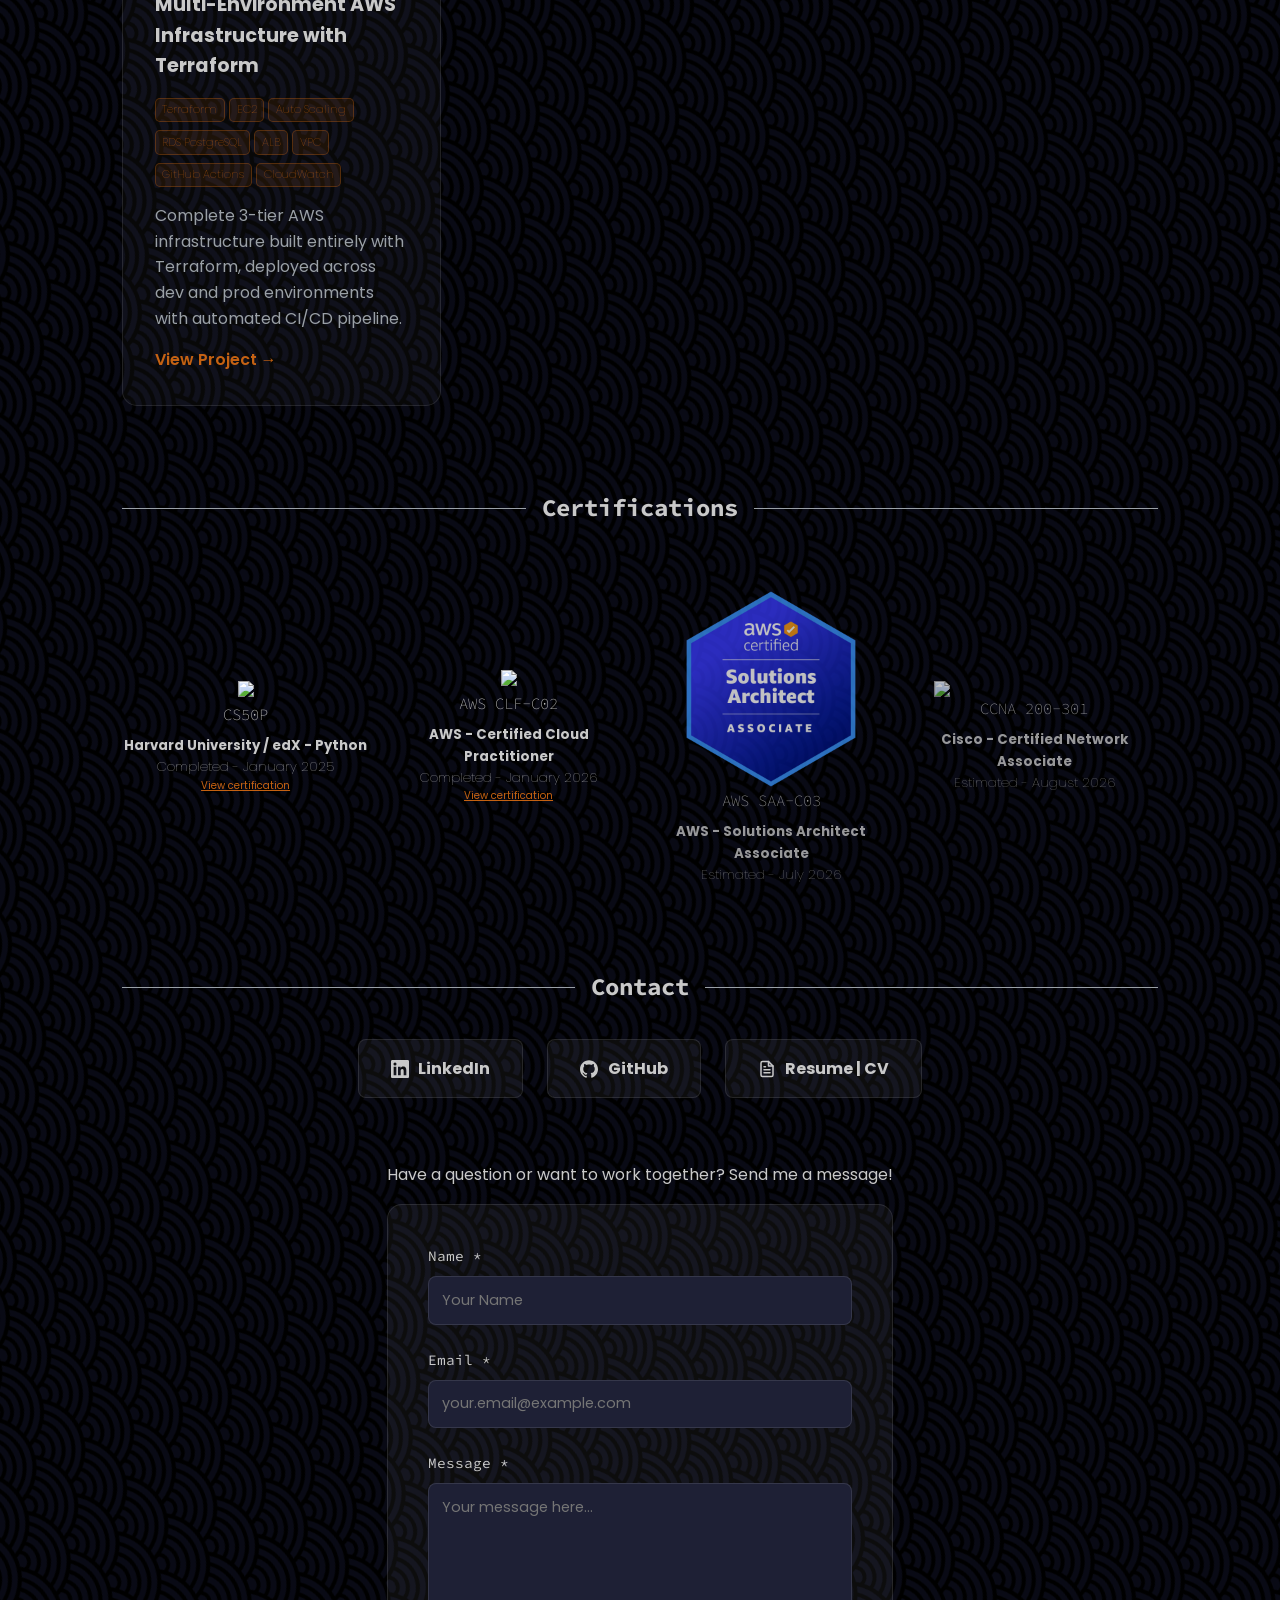
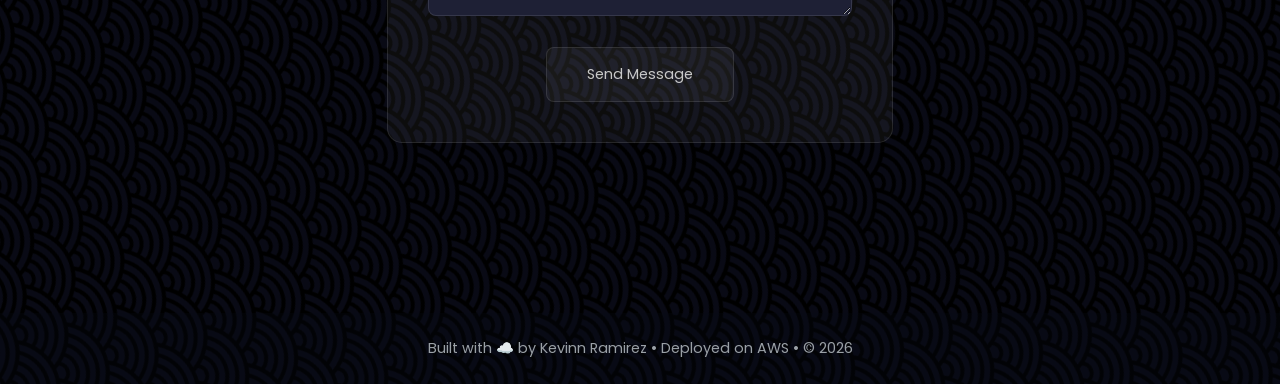
==== commit bca542f6: "Added project card and updated project data for Terraform Project." ====
--- a/index.html
+++ b/index.html
@@ -1,23 +1,21 @@
 <!DOCTYPE html>
 <html lang="en">
+
 <head>
   <meta charset="UTF-8" />
-  <meta name="viewport" content="width=device-width, initial-scale=1.0, viewport-fit=cover"/>
-  <meta name="theme-color" content="#090a15"/>
+  <meta name="viewport" content="width=device-width, initial-scale=1.0, viewport-fit=cover" />
+  <meta name="theme-color" content="#090a15" />
   <title>Kevinn Ramirez – Portfolio</title>
   <link rel="stylesheet" href="css/style.css" />
   <link rel="icon" href="favicon.ico" type="image/x-icon" />
 </head>
+
 <body>
   <!-- kevinn ramirez logo for mobile -->
   <div id="topbar-menu">
     <a href="#header" class="logo-for-mobile">KEVINN RAMIREZ</a>
-    <button
-    id="open-sidebar-button"
-    onclick="toggleSidebar()"
-    aria-label="open sidebar"
-    aria-expanded="false"
-    aria-controls="navbar">
+    <button id="open-sidebar-button" onclick="toggleSidebar()" aria-label="open sidebar" aria-expanded="false"
+      aria-controls="navbar">
       <span class="ham-line"></span>
       <span class="ham-line"></span>
       <span class="ham-line"></span>
@@ -38,7 +36,7 @@
       <a href="Resources/Kevinn-Ramirez-Resume.pdf" target="_blank" class="accent-link">Download Resume</a>
     </div>
   </nav>
-  
+
   <div id="overlay" onclick="closeSidebar()" aria-hidden="true"></div>
 
   <header id="header">
@@ -51,170 +49,196 @@
         <a href="#contact" class="btn">Get In Touch</a>
       </div>
     </div>
-    
+
   </header>
 
   <section class="section" id="about">
     <div class="section-divider">
-    <span class="line"></span>
-    <h2>About me</h2>
-    <span class="line"></span>
-  </div>
-  <div class="about-me-content">
-    <div class="about-text">
-      <p class="text-aboutme">
-        I build <strong>cloud infrastructure on AWS</strong>, from architecture design to CI/CD deployment.
-      </p>
-
-      <p>
-        <strong>AWS Cloud Practitioner certified</strong>, Harvard CS50P (Python), with hands-on experience
-        building <strong>production-ready serverless APIs</strong>, <strong>containerized workloads on ECS</strong>,
-        and <strong>automated CI/CD pipelines</strong>. Currently pursuing <strong>AWS Solutions Architect Associate</strong>
-        and <strong>Cisco CCNA</strong>.
-      </p>
-
-      <p>
-        My approach: <strong>Identify a challenge</strong> → <strong>Architect a cloud solution</strong> →
-        <strong>Build it</strong> → <strong>Document everything</strong>.
-      </p>
-
-      <p class="text-gray">Based in Tokyo · Open to remote or relocation</p>
-     
-    </div>
-    <div class="about-image">
-      <img src="Resources/images/Profile-Picture.png" alt="Profile picture" />
-    </div>
-  </div>
+      <span class="line"></span>
+      <h2>About me</h2>
+      <span class="line"></span>
+    </div>
+    <div class="about-me-content">
+      <div class="about-text">
+        <p class="text-aboutme">
+          I build <strong>cloud infrastructure on AWS</strong>, from architecture design to CI/CD deployment.
+        </p>
+
+        <p>
+          <strong>AWS Cloud Practitioner certified</strong>, Harvard CS50P (Python), with hands-on experience
+          building <strong>production-ready serverless APIs</strong>, <strong>containerized workloads on ECS</strong>,
+          and <strong>automated CI/CD pipelines</strong>. Currently pursuing <strong>AWS Solutions Architect
+            Associate</strong>
+          and <strong>Cisco CCNA</strong>.
+        </p>
+
+        <p>
+          My approach: <strong>Identify a challenge</strong> → <strong>Architect a cloud solution</strong> →
+          <strong>Build it</strong> → <strong>Document everything</strong>.
+        </p>
+
+        <p class="text-gray">Based in Tokyo · Open to remote or relocation</p>
+
+      </div>
+      <div class="about-image">
+        <img src="Resources/images/Profile-Picture.png" alt="Profile picture" />
+      </div>
+    </div>
   </section>
 
   <section class="section" id="skills">
     <div class="section-divider">
       <span class="line"></span>
-    <h2>Expertise</h2>
-    <span class="line"></span>
-    </div>
-        <div class="skills-grid">
-            <div class="skill-card">
-                <h3>Cloud Architecture & Deployment</h3>
-                <p>
-                  Designing and deploying scalable AWS infrastructure. I build cloud native solutions that prioritize security,
-                  cost-optimization, and high availability. Transforming business requirements
-                  into production ready architecture.
-                </p>
-                <p class="skill-tags">EC2 · S3 · VPC · RDS · CloudFront · Route 53 · ECS · Load Balancing</p>
-            </div>
-            <div class="skill-card">
-                <h3>Python Automation & Scripting</h3>
-                <p>
-                  Automating repetitive IT tasks and cloud workflows with Python. From API
-                  integrations to AWS resource management scripts,
-                  I eliminate manual processes and build tools that save time and reduce
-                  human error.
-                </p>
-                <p class="skill-tags">boto3 · Lambda · GitHub Actions · REST APIs · AWS SDK</p>
-            </div>
-            <div class="skill-card">
-                <h3>Infrastructure as Code (IaC)</h3>
-                <p>
-                  Designing and managing reproducible, version-controlled infrastructure using Terraform and CloudFormation. Focused on DevOps best practices, automated pipelines, and consistent, reliable deployments across environments.
-                </p>
-                <p class="skill-tags">Terraform · CloudFormation · SAM · Git · CI/CD pipelines</p>
-            </div>
-            <div class="skill-card">
-                <h3>Cloud Security & Optimization</h3>
-                <p>
-                  Implementing AWS security best practices with deep IAM and VPC expertise, enforcing least-privilege access. I optimize cloud costs without sacrificing performance, designing
-                  solutions that are both secure and economical.
-                </p>
-                <p class="skill-tags">IAM · VPC · Security Groups · Cost Explorer · CloudWatch · Least-Privilege</p>
-            </div>
-        </div>
-    </section>
+      <h2>Expertise</h2>
+      <span class="line"></span>
+    </div>
+    <div class="skills-grid">
+      <div class="skill-card">
+        <h3>Cloud Architecture & Deployment</h3>
+        <p>
+          Designing and deploying scalable AWS infrastructure. I build cloud native solutions that prioritize security,
+          cost-optimization, and high availability. Transforming business requirements
+          into production ready architecture.
+        </p>
+        <p class="skill-tags">EC2 · S3 · VPC · RDS · CloudFront · Route 53 · ECS · Load Balancing</p>
+      </div>
+      <div class="skill-card">
+        <h3>Python Automation & Scripting</h3>
+        <p>
+          Automating repetitive IT tasks and cloud workflows with Python. From API
+          integrations to AWS resource management scripts,
+          I eliminate manual processes and build tools that save time and reduce
+          human error.
+        </p>
+        <p class="skill-tags">boto3 · Lambda · GitHub Actions · REST APIs · AWS SDK</p>
+      </div>
+      <div class="skill-card">
+        <h3>Infrastructure as Code (IaC)</h3>
+        <p>
+          Designing and managing reproducible, version-controlled infrastructure using Terraform and CloudFormation.
+          Focused on DevOps best practices, automated pipelines, and consistent, reliable deployments across
+          environments.
+        </p>
+        <p class="skill-tags">Terraform · CloudFormation · SAM · Git · CI/CD pipelines</p>
+      </div>
+      <div class="skill-card">
+        <h3>Cloud Security & Optimization</h3>
+        <p>
+          Implementing AWS security best practices with deep IAM and VPC expertise, enforcing least-privilege access. I
+          optimize cloud costs without sacrificing performance, designing
+          solutions that are both secure and economical.
+        </p>
+        <p class="skill-tags">IAM · VPC · Security Groups · Cost Explorer · CloudWatch · Least-Privilege</p>
+      </div>
+    </div>
+  </section>
 
   <!-- Projects Section -->
-  <section class="section"id="projects">
-    <div class="section-divider">
-      <span class="line"></span>
-
-    <h2>Projects / Portfolio</h2>
-    <span class="line"></span>
+  <section class="section" id="projects">
+    <div class="section-divider">
+      <span class="line"></span>
+
+      <h2>Projects / Portfolio</h2>
+      <span class="line"></span>
     </div>
 
     <div class="project-grid">
 
       <div class="project-card">
-          <div class="project-image">
-            <a class="project-image-link" href="/projects/project-v3.html?id=aws-portfolio">
-              <img class="card-image" src="Resources/images/Architecture-Diagram-AWS-dark.jpg" alt="Project banner"/>
-            </a>
-          </div>
-          <div class="project-content">
-              <h3>Personal Portfolio Hosting on AWS with automated CI/CD pipeline</h3>
-              <span class="project-badge">S3</span>
-              <span class="project-badge">Route 53</span>
-              <span class="project-badge">CloudFront</span>
-              <span class="project-badge">GitHub Actions</span>
-              <span class="project-badge">IAM</span>
-              <span class="project-badge">CI/CD</span>
-              
-              <p>Hosted a static portfolio website on AWS S3 for highly available, low-cost web hosting.</p>
-              <a href="/projects/project-v3.html?id=aws-portfolio" class="project-link">View Project →</a>
-          </div>
+        <div class="project-image">
+          <a class="project-image-link" href="/projects/project-v3.html?id=aws-portfolio">
+            <img class="card-image" src="Resources/images/Architecture-Diagram-AWS-dark.jpg" alt="Project banner" />
+          </a>
+        </div>
+        <div class="project-content">
+          <h3>Personal Portfolio Hosting on AWS with automated CI/CD pipeline</h3>
+          <span class="project-badge">S3</span>
+          <span class="project-badge">Route 53</span>
+          <span class="project-badge">CloudFront</span>
+          <span class="project-badge">GitHub Actions</span>
+          <span class="project-badge">IAM</span>
+          <span class="project-badge">CI/CD</span>
+
+          <p>Hosted a static portfolio website on AWS S3 for highly available, low-cost web hosting.</p>
+          <a href="/projects/project-v3.html?id=aws-portfolio" class="project-link">View Project →</a>
+        </div>
       </div>
       <div class="project-card">
-          <div class="project-image">
-            <a class="project-image-link" href="/projects/project-v3.html?id=serverless-api">
-              <img class="card-image" src="Resources/images/contact-form-v2.jpg" alt="Project banner"/>
-            </a>
-          </div>
-          <div class="project-content">
-              <h3>Serverless Contact Form API</h3>
-              <span class="project-badge">AWS Lambda</span>
-              <span class="project-badge">API Gateway</span>
-              <span class="project-badge">DynamoDB</span>
-              <span class="project-badge">Amazon SES</span>
-              <span class="project-badge">CloudWatch</span>
-              <span class="project-badge">CloudFormation/SAM</span>
-              <span class="project-badge">Python</span>
-              <span class="project-badge">CI/CD</span>
-              <p> Production-ready REST API built with AWS Lambda, DynamoDB,and automated CloudFormation deployment</p>
-              <a href="/projects/project-v3.html?id=serverless-api" class="project-link">View Project →</a>
-          </div>
+        <div class="project-image">
+          <a class="project-image-link" href="/projects/project-v3.html?id=serverless-api">
+            <img class="card-image" src="Resources/images/contact-form-v2.jpg" alt="Project banner" />
+          </a>
+        </div>
+        <div class="project-content">
+          <h3>Serverless Contact Form API</h3>
+          <span class="project-badge">AWS Lambda</span>
+          <span class="project-badge">API Gateway</span>
+          <span class="project-badge">DynamoDB</span>
+          <span class="project-badge">Amazon SES</span>
+          <span class="project-badge">CloudWatch</span>
+          <span class="project-badge">CloudFormation/SAM</span>
+          <span class="project-badge">Python</span>
+          <span class="project-badge">CI/CD</span>
+          <p> Production-ready REST API built with AWS Lambda, DynamoDB,and automated CloudFormation deployment</p>
+          <a href="/projects/project-v3.html?id=serverless-api" class="project-link">View Project →</a>
+        </div>
       </div>
       <div class="project-card">
-          <div class="project-image">
-            <a class="project-image-link" href="/projects/project-v3.html?id=flask-ecs-api">
-              <img class="card-image" src="Resources/images/flask-ecs-architecture.jpg" style="max-width: 1000%;" alt="Project banner"/>
-            </a>
-          </div>
-          <div class="project-content">
-              <h3>Containerized Flask API on AWS ECS</h3>
-              <span class="project-badge">Docker</span>
-              <span class="project-badge">ECS Fargate</span>
-              <span class="project-badge">ECR</span>
-              <span class="project-badge">RDS PostgreSQL</span>
-              <span class="project-badge">VPC</span>
-              <span class="project-badge">ALB</span>
-              <span class="project-badge">Python/Flask</span>
-              <span class="project-badge">CI/CD</span>
-              <p>Containerized Python REST API deployed on ECS Fargate inside a secure VPC with RDS database and automated CI/CD pipeline.</p>
-              <a href="/projects/project-v3.html?id=flask-ecs-api" class="project-link">View Project →</a>
-          </div>
-      </div>
-  </div>
-      
+        <div class="project-image">
+          <a class="project-image-link" href="/projects/project-v3.html?id=flask-ecs-api">
+            <img class="card-image" src="Resources/images/flask-ecs-architecture.jpg" style="max-width: 1000%;"
+              alt="Project banner" />
+          </a>
+        </div>
+        <div class="project-content">
+          <h3>Containerized Flask API on AWS ECS</h3>
+          <span class="project-badge">Docker</span>
+          <span class="project-badge">ECS Fargate</span>
+          <span class="project-badge">ECR</span>
+          <span class="project-badge">RDS PostgreSQL</span>
+          <span class="project-badge">VPC</span>
+          <span class="project-badge">ALB</span>
+          <span class="project-badge">Python/Flask</span>
+          <span class="project-badge">CI/CD</span>
+          <p>Containerized Python REST API deployed on ECS Fargate inside a secure VPC with RDS database and automated
+            CI/CD pipeline.</p>
+          <a href="/projects/project-v3.html?id=flask-ecs-api" class="project-link">View Project →</a>
+        </div>
+      </div>
+      <div class="project-card">
+        <div class="project-image">
+          🏗️
+          <p class="wip-text">// under development</p>
+        </div>
+        <div class="project-content">
+          <h3>Multi-Environment AWS Infrastructure with Terraform</h3>
+          <span class="project-badge">Terraform</span>
+          <span class="project-badge">EC2</span>
+          <span class="project-badge">Auto Scaling</span>
+          <span class="project-badge">RDS PostgreSQL</span>
+          <span class="project-badge">ALB</span>
+          <span class="project-badge">VPC</span>
+          <span class="project-badge">GitHub Actions</span>
+          <span class="project-badge">CloudWatch</span>
+          <p>Complete 3-tier AWS infrastructure built entirely with Terraform, deployed across dev and prod environments
+            with automated CI/CD pipeline.</p>
+          <a href="/projects/project-v3.html?id=terraform-iac" class="project-link">View Project →</a>
+        </div>
+      </div>
+    </div>
+
   </section>
 
 
   <section class="section" id="certifications">
 
     <div class="section-divider">
-    <span class="line"></span>
-    <h2>Certifications</h2>
-    <span class="line"></span>
-    </div>
-
-    
+      <span class="line"></span>
+      <h2>Certifications</h2>
+      <span class="line"></span>
+    </div>
+
+
     <div class="images-container">
       <div class="image-box">
         <a href="https://certificates.cs50.io/ca8c5d24-3b2a-4dca-ac0e-8ff8af52a86c.pdf?size=letter" target="_blank">
@@ -222,15 +246,17 @@
         <h3 class="cert-code">CS50P</h3>
         <h4 class="cert-place_and_name">Harvard University / edX - Python</h4>
         <p class="course-status">Completed - January 2025</p>
-        <a class="cert-link" href="https://certificates.cs50.io/ca8c5d24-3b2a-4dca-ac0e-8ff8af52a86c.pdf?size=letter" target="_blank">View certification</a>
-      </div>
-      <div  class="image-box">
+        <a class="cert-link" href="https://certificates.cs50.io/ca8c5d24-3b2a-4dca-ac0e-8ff8af52a86c.pdf?size=letter"
+          target="_blank">View certification</a>
+      </div>
+      <div class="image-box">
         <a href="https://www.credly.com/badges/58875f78-3ad9-47da-bc3a-877eb96cd58a/embedded" target="_blank">
           <img src="Resources/images/aws-certified-cloud-practitioner.png"></a>
         <h3 class="cert-code">AWS CLF-C02</h3>
         <h4 class="cert-place_and_name">AWS - Certified Cloud Practitioner</h4>
         <p class="course-status">Completed - January 2026</p>
-        <a class="cert-link" href="https://www.credly.com/badges/58875f78-3ad9-47da-bc3a-877eb96cd58a/embedded" target="_blank">View certification</a>
+        <a class="cert-link" href="https://www.credly.com/badges/58875f78-3ad9-47da-bc3a-877eb96cd58a/embedded"
+          target="_blank">View certification</a>
       </div>
       <div class="image-box">
         <img src="Resources/images/AWS_SAA.png" alt="AWS Solutions Architect Associate badge">
@@ -250,84 +276,74 @@
   <section class="section" id="contact">
 
     <div class="section-divider">
-    <span class="line"></span>
-    <h2>Contact</h2>
-    <span class="line"></span>
-    </div>
-    
+      <span class="line"></span>
+      <h2>Contact</h2>
+      <span class="line"></span>
+    </div>
+
     <div class="contact-links">
-        <!-- <a href="mailto:admin@kevinnramirez.com" class="contact-link">Email Me</a> -->
-        <a href="https://www.linkedin.com/in/kevinnramirez/" target="_blank" class="contact-link">
-          <svg xmlns="http://www.w3.org/2000/svg" width="18" height="18" viewBox="0 0 24 24" fill="currentColor" aria-hidden="true"><path d="M20.447 20.452h-3.554v-5.569c0-1.328-.027-3.037-1.852-3.037-1.853 0-2.136 1.445-2.136 2.939v5.667H9.351V9h3.414v1.561h.046c.477-.9 1.637-1.85 3.37-1.85 3.601 0 4.267 2.37 4.267 5.455v6.286zM5.337 7.433a2.062 2.062 0 0 1-2.063-2.065 2.064 2.064 0 1 1 2.063 2.065zm1.782 13.019H3.555V9h3.564v11.452zM22.225 0H1.771C.792 0 0 .774 0 1.729v20.542C0 23.227.792 24 1.771 24h20.451C23.2 24 24 23.227 24 22.271V1.729C24 .774 23.2 0 22.222 0h.003z"/></svg>
-          LinkedIn
-        </a>
-        <a href="https://github.com/kevinnra" target="_blank" class="contact-link">
-          <svg xmlns="http://www.w3.org/2000/svg" width="18" height="18" viewBox="0 0 24 24" fill="currentColor" aria-hidden="true"><path d="M12 .297c-6.63 0-12 5.373-12 12 0 5.303 3.438 9.8 8.205 11.385.6.113.82-.258.82-.577 0-.285-.01-1.04-.015-2.04-3.338.724-4.042-1.61-4.042-1.61C4.422 18.07 3.633 17.7 3.633 17.7c-1.087-.744.084-.729.084-.729 1.205.084 1.838 1.236 1.838 1.236 1.07 1.835 2.809 1.305 3.495.998.108-.776.417-1.305.76-1.605-2.665-.3-5.466-1.332-5.466-5.93 0-1.31.465-2.38 1.235-3.22-.135-.303-.54-1.523.105-3.176 0 0 1.005-.322 3.3 1.23.96-.267 1.98-.399 3-.405 1.02.006 2.04.138 3 .405 2.28-1.552 3.285-1.23 3.285-1.23.645 1.653.24 2.873.12 3.176.765.84 1.23 1.91 1.23 3.22 0 4.61-2.805 5.625-5.475 5.92.42.36.81 1.096.81 2.22 0 1.606-.015 2.896-.015 3.286 0 .315.21.69.825.57C20.565 22.092 24 17.592 24 12.297c0-6.627-5.373-12-12-12"/></svg>
-          GitHub
-        </a>
-        <a href="Resources/Kevinn-Ramirez-Resume.pdf" target="_blank" class="contact-link">
-          <svg xmlns="http://www.w3.org/2000/svg" width="18" height="18" viewBox="0 0 24 24" fill="none" stroke="currentColor" stroke-width="2" stroke-linecap="round" stroke-linejoin="round" aria-hidden="true"><path d="M14 2H6a2 2 0 0 0-2 2v16a2 2 0 0 0 2 2h12a2 2 0 0 0 2-2V8z"/><polyline points="14 2 14 8 20 8"/><line x1="16" y1="13" x2="8" y2="13"/><line x1="16" y1="17" x2="8" y2="17"/><line x1="10" y1="9" x2="8" y2="9"/></svg>
-          Resume | CV
-        </a>
-    </div>
-    
+      <!-- <a href="mailto:admin@kevinnramirez.com" class="contact-link">Email Me</a> -->
+      <a href="https://www.linkedin.com/in/kevinnramirez/" target="_blank" class="contact-link">
+        <svg xmlns="http://www.w3.org/2000/svg" width="18" height="18" viewBox="0 0 24 24" fill="currentColor"
+          aria-hidden="true">
+          <path
+            d="M20.447 20.452h-3.554v-5.569c0-1.328-.027-3.037-1.852-3.037-1.853 0-2.136 1.445-2.136 2.939v5.667H9.351V9h3.414v1.561h.046c.477-.9 1.637-1.85 3.37-1.85 3.601 0 4.267 2.37 4.267 5.455v6.286zM5.337 7.433a2.062 2.062 0 0 1-2.063-2.065 2.064 2.064 0 1 1 2.063 2.065zm1.782 13.019H3.555V9h3.564v11.452zM22.225 0H1.771C.792 0 0 .774 0 1.729v20.542C0 23.227.792 24 1.771 24h20.451C23.2 24 24 23.227 24 22.271V1.729C24 .774 23.2 0 22.222 0h.003z" />
+        </svg>
+        LinkedIn
+      </a>
+      <a href="https://github.com/kevinnra" target="_blank" class="contact-link">
+        <svg xmlns="http://www.w3.org/2000/svg" width="18" height="18" viewBox="0 0 24 24" fill="currentColor"
+          aria-hidden="true">
+          <path
+            d="M12 .297c-6.63 0-12 5.373-12 12 0 5.303 3.438 9.8 8.205 11.385.6.113.82-.258.82-.577 0-.285-.01-1.04-.015-2.04-3.338.724-4.042-1.61-4.042-1.61C4.422 18.07 3.633 17.7 3.633 17.7c-1.087-.744.084-.729.084-.729 1.205.084 1.838 1.236 1.838 1.236 1.07 1.835 2.809 1.305 3.495.998.108-.776.417-1.305.76-1.605-2.665-.3-5.466-1.332-5.466-5.93 0-1.31.465-2.38 1.235-3.22-.135-.303-.54-1.523.105-3.176 0 0 1.005-.322 3.3 1.23.96-.267 1.98-.399 3-.405 1.02.006 2.04.138 3 .405 2.28-1.552 3.285-1.23 3.285-1.23.645 1.653.24 2.873.12 3.176.765.84 1.23 1.91 1.23 3.22 0 4.61-2.805 5.625-5.475 5.92.42.36.81 1.096.81 2.22 0 1.606-.015 2.896-.015 3.286 0 .315.21.69.825.57C20.565 22.092 24 17.592 24 12.297c0-6.627-5.373-12-12-12" />
+        </svg>
+        GitHub
+      </a>
+      <a href="Resources/Kevinn-Ramirez-Resume.pdf" target="_blank" class="contact-link">
+        <svg xmlns="http://www.w3.org/2000/svg" width="18" height="18" viewBox="0 0 24 24" fill="none"
+          stroke="currentColor" stroke-width="2" stroke-linecap="round" stroke-linejoin="round" aria-hidden="true">
+          <path d="M14 2H6a2 2 0 0 0-2 2v16a2 2 0 0 0 2 2h12a2 2 0 0 0 2-2V8z" />
+          <polyline points="14 2 14 8 20 8" />
+          <line x1="16" y1="13" x2="8" y2="13" />
+          <line x1="16" y1="17" x2="8" y2="17" />
+          <line x1="10" y1="9" x2="8" y2="9" />
+        </svg>
+        Resume | CV
+      </a>
+    </div>
+
     <div class="contact-container">
-    <p class="contact-intro">
-      Have a question or want to work together? Send me a message!
-    </p>
-    
-    <form id="contact-form" class="contact-form">
-      <div class="form-group">
-        <label for="name">Name *</label>
-        <input 
-          type="text" 
-          id="name" 
-          name="name" 
-          required 
-          placeholder="Your Name"
-        />
-      </div>
-      
-      <div class="form-group">
-        <label for="email">Email *</label>
-        <input 
-          type="email" 
-          id="email" 
-          name="email" 
-          required 
-          placeholder="your.email@example.com"
-        />
-      </div>
-      
-      <div class="form-group">
-        <label for="message">Message *</label>
-        <textarea 
-          id="message" 
-          name="message" 
-          required 
-          rows="5"
-          placeholder="Your message here..."
-        ></textarea>
-      </div>
-
-      <!-- Honeypot field for spam prevention (hidden from users) -->
-      <input 
-        type="text" 
-        name="honeypot" 
-        id="honeypot" 
-        style="display: none;" 
-        tabindex="-1" 
-        autocomplete="off"
-      />
-      
-      <button type="submit" class="btn btn-primary" id="submit-btn">
-        <span class="btn-text">Send Message</span>
-        <span class="btn-loading" style="display: none;">Sending...</span>
-      </button>
-      
-      <div id="form-message" class="form-message" style="display: none;"></div>
-    </form>
-  </div>
+      <p class="contact-intro">
+        Have a question or want to work together? Send me a message!
+      </p>
+
+      <form id="contact-form" class="contact-form">
+        <div class="form-group">
+          <label for="name">Name *</label>
+          <input type="text" id="name" name="name" required placeholder="Your Name" />
+        </div>
+
+        <div class="form-group">
+          <label for="email">Email *</label>
+          <input type="email" id="email" name="email" required placeholder="your.email@example.com" />
+        </div>
+
+        <div class="form-group">
+          <label for="message">Message *</label>
+          <textarea id="message" name="message" required rows="5" placeholder="Your message here..."></textarea>
+        </div>
+
+        <!-- Honeypot field for spam prevention (hidden from users) -->
+        <input type="text" name="honeypot" id="honeypot" style="display: none;" tabindex="-1" autocomplete="off" />
+
+        <button type="submit" class="btn btn-primary" id="submit-btn">
+          <span class="btn-text">Send Message</span>
+          <span class="btn-loading" style="display: none;">Sending...</span>
+        </button>
+
+        <div id="form-message" class="form-message" style="display: none;"></div>
+      </form>
+    </div>
   </section>
 
   <footer>
@@ -340,4 +356,5 @@
   <script src="js/contact-form.js" defer></script>
 
 </body>
-</html>
+
+</html>
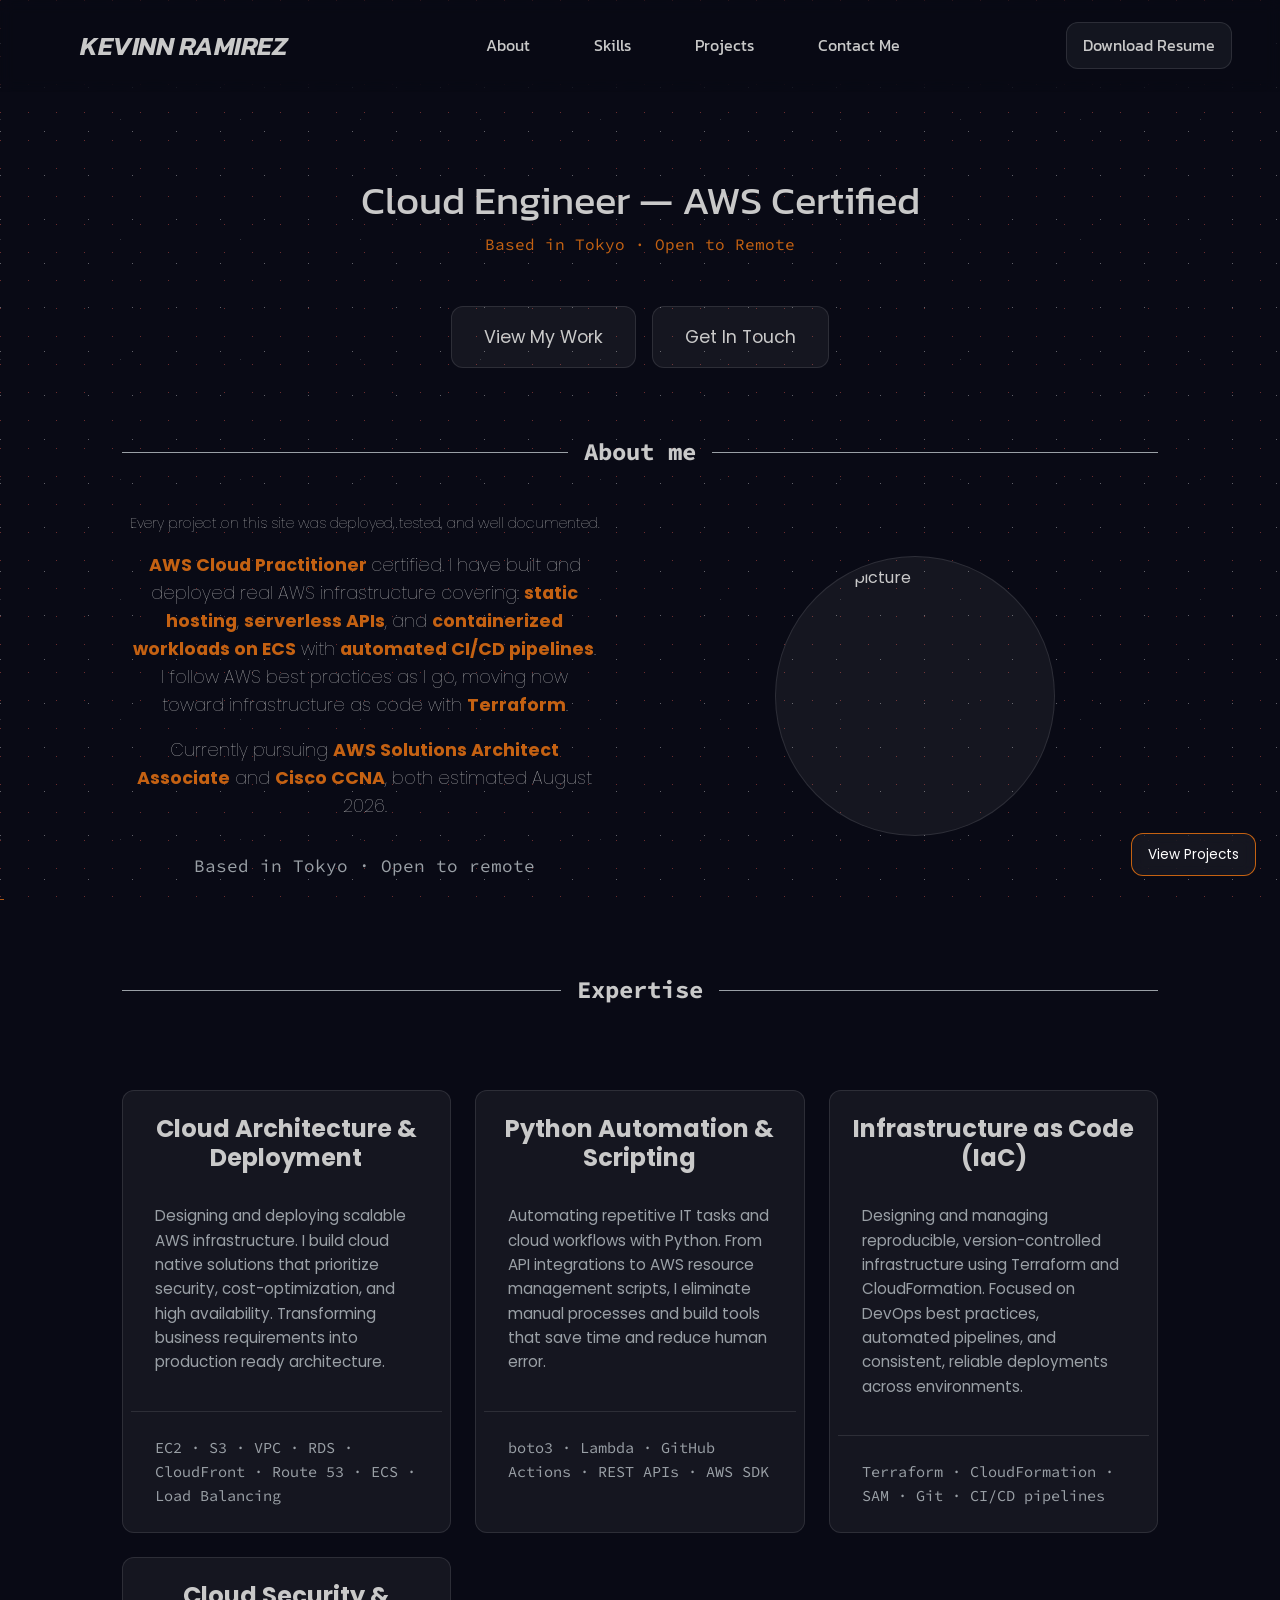
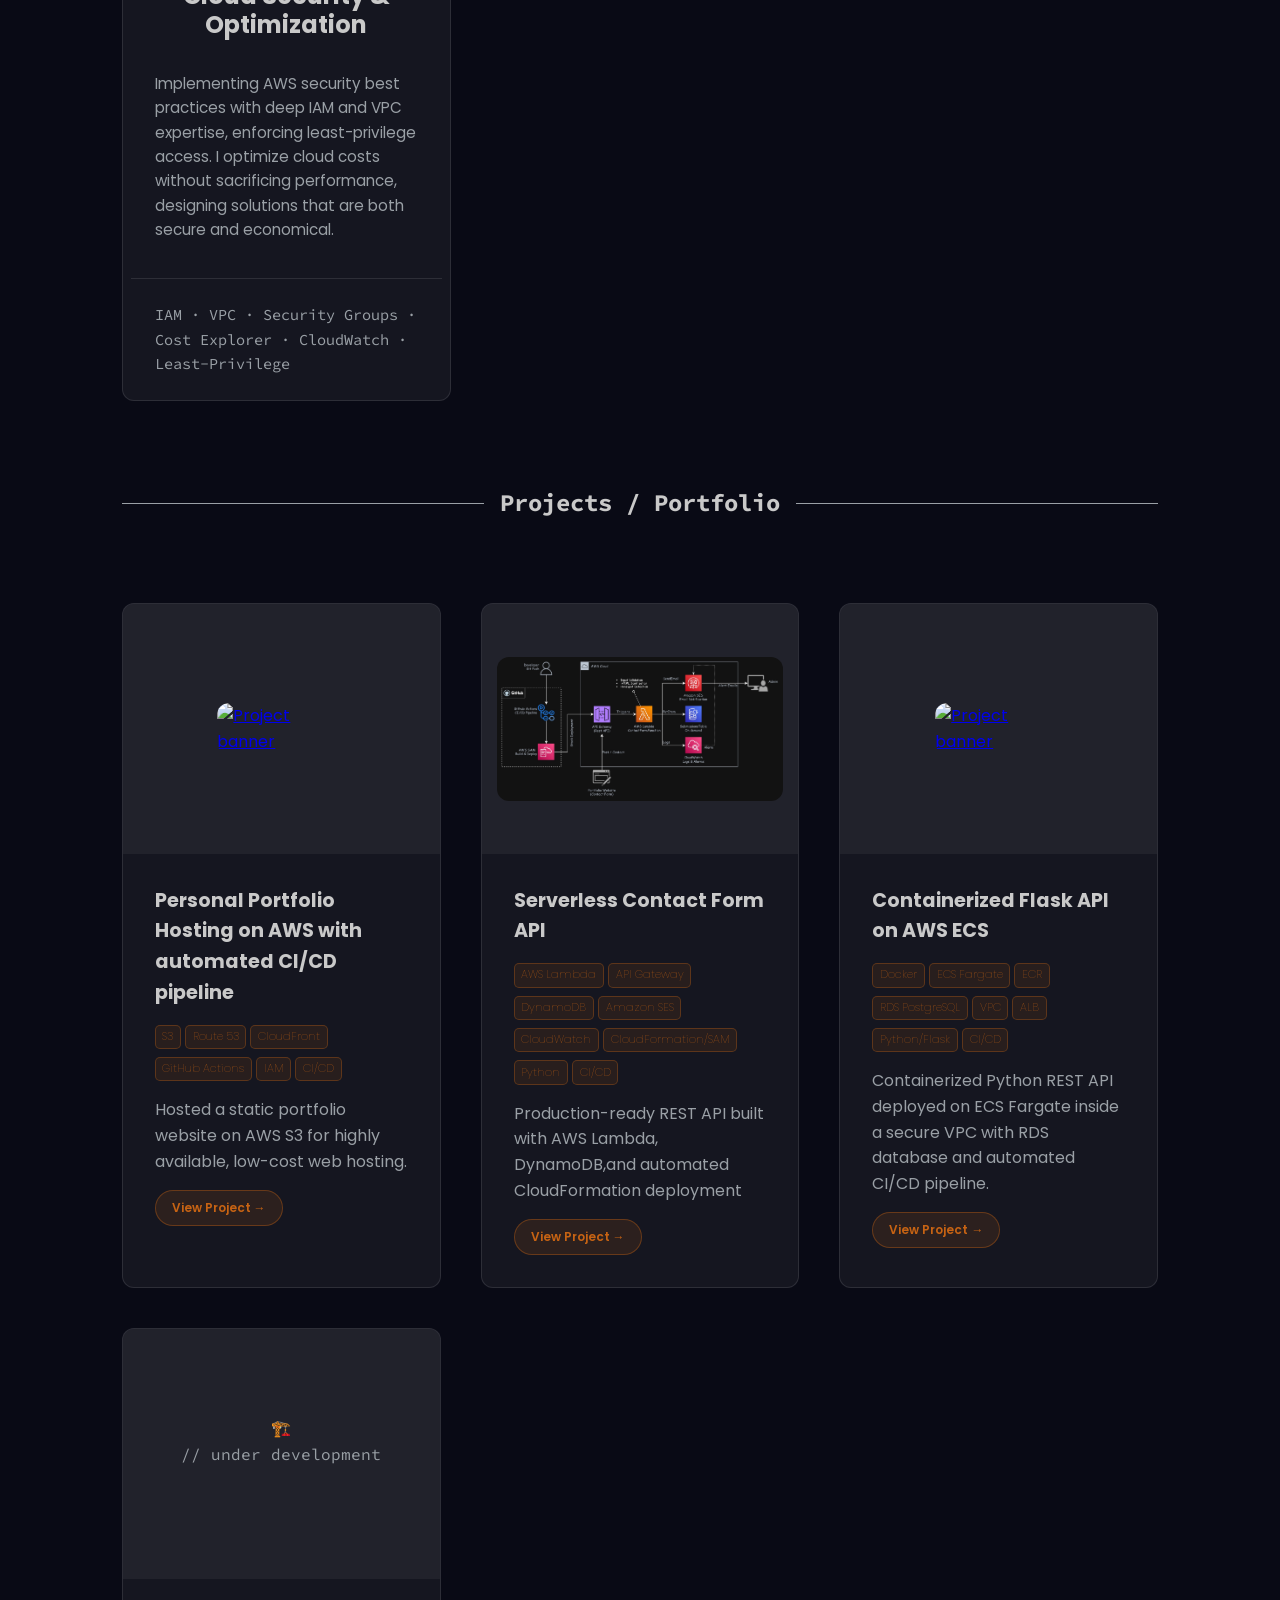
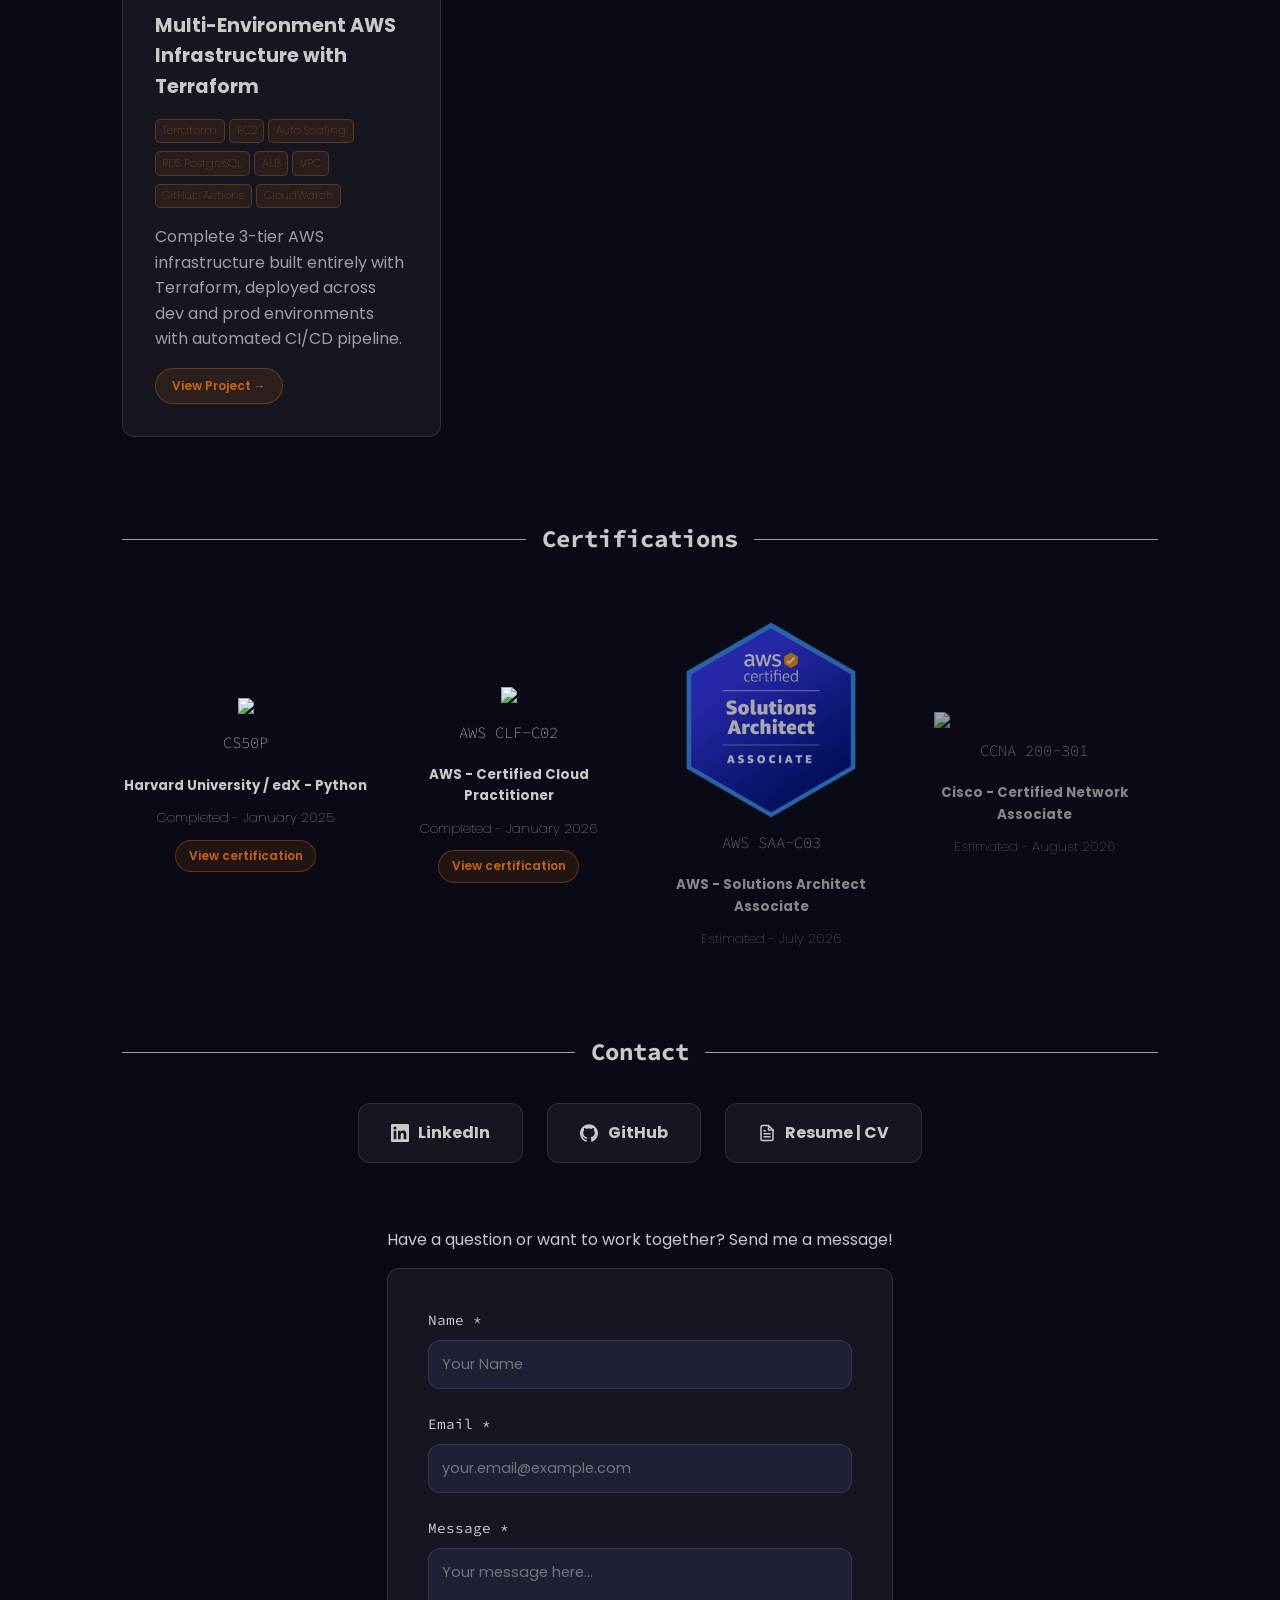
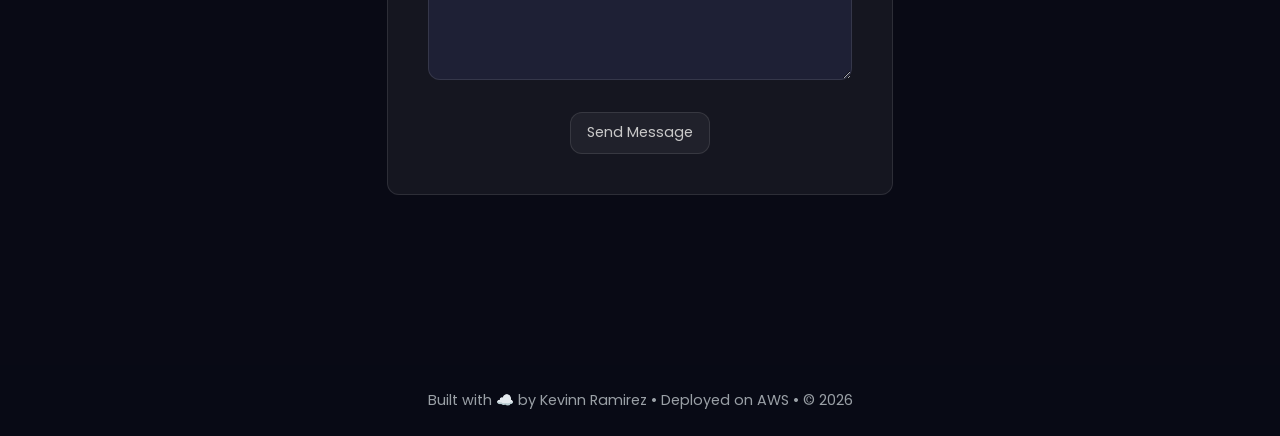
==== commit 73de9ed7: "update about section content and styling" ====
--- a/index.html
+++ b/index.html
@@ -60,24 +60,20 @@
     </div>
     <div class="about-me-content">
       <div class="about-text">
-        <p class="text-aboutme">
-          I build <strong>cloud infrastructure on AWS</strong>, from architecture design to CI/CD deployment.
-        </p>
-
-        <p>
-          <strong>AWS Cloud Practitioner certified</strong>, Harvard CS50P (Python), with hands-on experience
-          building <strong>production-ready serverless APIs</strong>, <strong>containerized workloads on ECS</strong>,
-          and <strong>automated CI/CD pipelines</strong>. Currently pursuing <strong>AWS Solutions Architect
-            Associate</strong>
-          and <strong>Cisco CCNA</strong>.
-        </p>
-
-        <p>
-          My approach: <strong>Identify a challenge</strong> → <strong>Architect a cloud solution</strong> →
-          <strong>Build it</strong> → <strong>Document everything</strong>.
-        </p>
-
-        <p class="text-gray">Based in Tokyo · Open to remote or relocation</p>
+        <p style="font-size: 0.9rem;">
+          Every project on this site was deployed, tested, and well documented.
+        </p>
+        <p>
+          <strong> AWS Cloud Practitioner </strong>certified. I have built and deployed real AWS infrastructure covering: <strong>static hosting</strong>, 
+          <strong>serverless APIs</strong>, and <strong>containerized workloads on ECS</strong> with <strong>automated CI/CD pipelines</strong>.
+          I follow AWS best practices as I go, moving now toward infrastructure as code with <strong>Terraform</strong>.
+        </p>
+        <p>
+          Currently pursuing <strong>AWS Solutions Architect Associate</strong>
+          and <strong>Cisco CCNA</strong>, both estimated August 2026.
+        </p>
+
+        <p class="text-gray" style="font-weight: normal;">Based in Tokyo · Open to remote</p>
 
       </div>
       <div class="about-image">
--- a/css/style.css
+++ b/css/style.css
@@ -4,10 +4,10 @@
 @import url('https://fonts.googleapis.com/css2?family=Kanit:ital,wght@0,100;0,200;0,300;0,400;0,500;0,600;0,700;0,800;0,900;1,100;1,200;1,300;1,400;1,500;1,600;1,700;1,800;1,900&display=swap');
 
 
-:root{
+:root {
   --hover-color: #1e2035;
   --accent-color: #af4f00;
-  --bold-color:#d66a12ea;
+  --bold-color: #d66a12ea;
   --text-color: #c9c9c9;
   --t-color: #e3e717ea;
   --text-gray: #9aa0a6;
@@ -20,30 +20,31 @@
   --Changa: "Changa One", italic;
   --Kanit: "Kanit", sans-serif;
 }
-*{
+
+* {
   margin: 0;
   padding: 0;
   box-sizing: border-box;
 
 }
 
-html{
+html {
   font-family: var(--Poppins);
   color: var(--text-color);
 }
 
 
 /* hides kevinn ramirez logo when screen is desktop size */
-.logo-for-mobile{
+.logo-for-mobile {
   display: none;
 }
 
 /* hides equis X logo container in desktop size */
-.X-button-container{
+.X-button-container {
   display: none;
 }
 
-#navbar{
+#navbar {
   position: fixed;
   top: 0;
   width: 100%;
@@ -68,13 +69,13 @@
 
 
 /* navigation links */
-#navbar ul{
+#navbar ul {
   display: flex;
   list-style: none;
-  font-weight: 200;
-}
-
-#navbar a{
+  /* font-weight: 200; */
+}
+
+#navbar a {
   display: flex;
   font-family: var(--Kanit);
   font-optical-sizing: auto;
@@ -83,31 +84,30 @@
   padding: 0.5rem 2rem;
 }
 
-#navbar a:hover{
-  transition: all 0.4s ease;
-  font-weight: bold;
-}
-
-.logo a{
+#navbar a:hover {
+  transition: all 0.4s ease;
+  color: var(--fullwhite);
+  transform: translateY(-2px);
+}
+
+.logo a {
   padding: 0;
   font-weight: 600;
 }
 
-.logo a:hover{
-  font-weight: 600;
-}
 
 /* download resume link */
-#navbar .accent-link{
-  padding: 1rem 2rem;
+#navbar .accent-link {
+  padding: 0.6rem 1rem;
   background: var(--transparent-color);
-  border-radius: 8px;
+  border-radius: 12px;
   border: 1px solid var(--transparent-color-line);
-}
-#navbar .accent-link:hover{
-  transform: translateY(-3px);
+  transition: opacity 0.4s ease, transform 0.3s ease, background 0.2s;
+
+}
+
+#navbar .accent-link:hover {
   border: 1px solid var(--accent-color);
-  font-weight: 200;
 }
 
 body {
@@ -115,12 +115,18 @@
   padding: 0;
   line-height: 1.6;
   background-color: #090a15;
-  background-image: url("data:image/svg+xml,<svg id='patternId' width='100%' height='100%' xmlns='http://www.w3.org/2000/svg'><defs><pattern id='a' patternUnits='userSpaceOnUse' width='25' height='13' patternTransform='scale(4) rotate(70)'><rect x='0' y='0' width='100%' height='100%' fill='%23090a15ff'/><path d='M15.044 22.25a2.5 2.5 0 01-2.5 2.5 2.5 2.5 0 01-2.5-2.5 2.5 2.5 0 012.5-2.5 2.5 2.5 0 012.5 2.5m2.5 0a5 5 0 01-5 5 5 5 0 01-5-5 5 5 0 015-5 5 5 0 015 5m2.5 0a7.5 7.5 0 01-7.5 7.5 7.5 7.5 0 01-7.5-7.5 7.5 7.5 0 017.5-7.5 7.5 7.5 0 017.5 7.5m2.5 0a10 10 0 01-10 10 10 10 0 01-10-10 10 10 0 0110-10 10 10 0 0110 10m2.5 0a12.5 12.5 0 01-12.5 12.5 12.5 12.5 0 01-12.5-12.5 12.5 12.5 0 0112.5-12.5 12.5 12.5 0 0112.5 12.5m0-9a2.5 2.5 0 00-2.363 1.688 12.5 12.5 0 011.672 3.212 12.5 12.5 0 010 .002 2.5 2.5 0 00.69.098 2.5 2.5 0 002.5-2.5 2.5 2.5 0 00-2.5-2.5zm0-2.5a5 5 0 00-4.143 2.203 12.5 12.5 0 014.053 7.795 5 5 0 00.09.002 5 5 0 005-5 5 5 0 00-5-5zm-.037-2.5a7.5 7.5 0 00-6.125 3.227 12.5 12.5 0 016.162 10.773 12.5 12.5 0 01-.041 1 7.5 7.5 0 00.04 0 7.5 7.5 0 007.5-7.5 7.5 7.5 0 00-7.5-7.5 7.5 7.5 0 00-.036 0zm.017-2.5a10 10 0 00-8.441 4.672 12.5 12.5 0 018.46 11.828 12.5 12.5 0 01-.495 3.488 10 10 0 00.496.012 10 10 0 0010-10 10 10 0 00-10-10 10 10 0 00-.02 0zm.006-2.5a12.5 12.5 0 00-10.998 6.588 12.5 12.5 0 01.29.039 12.5 12.5 0 01.005 0 12.5 12.5 0 01.29.045 12.5 12.5 0 01.003 0 12.5 12.5 0 01.58.113 12.5 12.5 0 01.004 0 12.5 12.5 0 011.123.3 12.5 12.5 0 01.02.007 12.5 12.5 0 01.006.002 12.5 12.5 0 01.277.093 12.5 12.5 0 01.8.31 12.5 12.5 0 01.032.01 12.5 12.5 0 01.033.016 12.5 12.5 0 01.492.223 12.5 12.5 0 01.016.008 12.5 12.5 0 01.004.002 12.5 12.5 0 01.523.271 12.5 12.5 0 01.006.002 12.5 12.5 0 01.254.143 12.5 12.5 0 01.004.002 12.5 12.5 0 01.252.15 12.5 12.5 0 01.004.002 12.5 12.5 0 01.248.156 12.5 12.5 0 01.004.002 12.5 12.5 0 01.244.16 12.5 12.5 0 01.004.002 12.5 12.5 0 01.24.168 12.5 12.5 0 01.004.002 12.5 12.5 0 01.236.174 12.5 12.5 0 01.004.002 12.5 12.5 0 01.233.18 12.5 12.5 0 01.004.002 12.5 12.5 0 01.228.183 12.5 12.5 0 01.004.002 12.5 12.5 0 01.223.19 12.5 12.5 0 01.004.002 12.5 12.5 0 01.218.195 12.5 12.5 0 01.032.03 12.5 12.5 0 01.185.173 12.5 12.5 0 01.004.002 12.5 12.5 0 01.209.205 12.5 12.5 0 01.004.004 12.5 12.5 0 01.205.21 12.5 12.5 0 01.002.001 12.5 12.5 0 01.2.215 12.5 12.5 0 01.003.004 12.5 12.5 0 01.193.219 12.5 12.5 0 01.004.003 12.5 12.5 0 01.19.223 12.5 12.5 0 01.004.004 12.5 12.5 0 01.363.463 12.5 12.5 0 01.004.004 12.5 12.5 0 01.172.236 12.5 12.5 0 01.004.004 12.5 12.5 0 01.166.24 12.5 12.5 0 01.002.004 12.5 12.5 0 01.162.244 12.5 12.5 0 01.002.004 12.5 12.5 0 01.156.248 12.5 12.5 0 01.03.05 12.5 12.5 0 01.251.437 12.5 12.5 0 01.016.029 12.5 12.5 0 01.01.02 12.5 12.5 0 01.263.507 12.5 12.5 0 01.002.004 12.5 12.5 0 01.125.266 12.5 12.5 0 01.002.004 12.5 12.5 0 01.118.267 12.5 12.5 0 01.002.004 12.5 12.5 0 01.113.272 12.5 12.5 0 01.002.004 12.5 12.5 0 01.105.273 12.5 12.5 0 01.002.004 12.5 12.5 0 01.098.275 12.5 12.5 0 01.002.004 12.5 12.5 0 01.092.278 12.5 12.5 0 01.002.003 12.5 12.5 0 01.086.282 12.5 12.5 0 01.002.004 12.5 12.5 0 01.078.28 12.5 12.5 0 01.002.005 12.5 12.5 0 01.072.285 12.5 12.5 0 01.002.004 12.5 12.5 0 01.067.285 12.5 12.5 0 01.023.121 12.5 12.5 0 01.035.17 12.5 12.5 0 01.086.496 12.5 12.5 0 01.014.09 12.5 12.5 0 010 .004 12.5 12.5 0 01.039.29 12.5 12.5 0 01.008.075 12.5 12.5 0 01.045.467 12.5 12.5 0 01.003.05 12.5 12.5 0 01.002.04 12.5 12.5 0 01.028.535 12.5 12.5 0 010 .02 12.5 12.5 0 010 .003 12.5 12.5 0 01.004.293 12.5 12.5 0 010 .014 12.5 12.5 0 01-.127 1.777 12.5 12.5 0 01-.1.586 12.5 12.5 0 01-.058.291 12.5 12.5 0 010 .002 12.5 12.5 0 01-.141.576 12.5 12.5 0 01-.08.287 12.5 12.5 0 01-.182.567 12.5 12.5 0 01-.207.557 12.5 12.5 0 01-.234.546 12.5 12.5 0 01-.26.536 12.5 12.5 0 01-.1.187 12.5 12.5 0 001.488.088 12.5 12.5 0 0012.5-12.5 12.5 12.5 0 00-12.5-12.5 12.5 12.5 0 00-.014 0zm-24.986 10a2.5 2.5 0 00-2.5 2.5 2.5 2.5 0 002.5 2.5 2.5 2.5 0 00.691-.098 12.5 12.5 0 011.672-3.214A2.5 2.5 0 00.044 13.25zm0-2.5a5 5 0 00-5 5 5 5 0 005 5 5 5 0 00.09-.002 12.5 12.5 0 014.054-7.795A5 5 0 00.044 10.75zm-.037-2.5a7.5 7.5 0 00-7.463 7.5 7.5 7.5 0 007.5 7.5 7.5 7.5 0 00.041 0 12.5 12.5 0 01-.041-1 12.5 12.5 0 016.162-10.773A7.5 7.5 0 00.044 8.25a7.5 7.5 0 00-.037 0zm.017-2.5a10 10 0 00-9.98 10 10 10 0 0010 10 10 10 0 00.498-.014 12.5 12.5 0 01-.498-3.486 12.5 12.5 0 018.46-11.828A10 10 0 00.045 5.75a10 10 0 00-.02 0zm-.082-2.5a12.5 12.5 0 00-12.486 12.5 12.5 12.5 0 0012.5 12.5 12.5 12.5 0 001.57-.1 12.5 12.5 0 01-1.482-5.9 12.5 12.5 0 0110.93-12.4A12.5 12.5 0 00-.044 3.25a12.5 12.5 0 00-.014 0zm12.602 3.5a2.5 2.5 0 00-2.39 1.773 12.5 12.5 0 01.82 1.327 12.5 12.5 0 011.57-.1 12.5 12.5 0 011.488.088 12.5 12.5 0 01.875-1.399 2.5 2.5 0 00-2.363-1.689zm0-2.5a5 5 0 00-4.178 2.256 12.5 12.5 0 012.608 3.344 12.5 12.5 0 011.57-.1 12.5 12.5 0 011.488.088 12.5 12.5 0 012.658-3.383 5 5 0 00-4.146-2.205zm-.037-2.5a7.5 7.5 0 00-6.15 3.266 12.5 12.5 0 014.617 4.834 12.5 12.5 0 011.57-.1 12.5 12.5 0 011.488.088 12.5 12.5 0 014.676-4.861 7.5 7.5 0 00-6.164-3.227 7.5 7.5 0 00-.037 0zm5.226 9.129a12.5 12.5 0 01.254.117 12.5 12.5 0 00-.254-.117zM12.524-.75a10 10 0 00-8.457 4.695 12.5 12.5 0 016.907 5.905 12.5 12.5 0 011.57-.1 12.5 12.5 0 011.488.088 12.5 12.5 0 016.973-5.916A10 10 0 0012.544-.75a10 10 0 00-.02 0zm5.21 11.629a12.5 12.5 0 01.253.117 12.5 12.5 0 00-.254-.117zM12.53-3.25a12.5 12.5 0 00-11.004 6.6 12.5 12.5 0 019.448 6.5 12.5 12.5 0 011.57-.1 12.5 12.5 0 011.488.088 12.5 12.5 0 019.526-6.498 12.5 12.5 0 00-11.014-6.59 12.5 12.5 0 00-.014 0zm5.203 14.129a12.5 12.5 0 01.254.117 12.5 12.5 0 00-.254-.117zM25.043.25a2.5 2.5 0 00-2.362 1.688 12.5 12.5 0 01.877 1.4 12.5 12.5 0 011.472-.088 12.5 12.5 0 01.014 0 12.5 12.5 0 012.389.23 2.5 2.5 0 00.11-.73 2.5 2.5 0 00-2.5-2.5zm0-2.5A5 5 0 0020.9-.047a12.5 12.5 0 012.659 3.385 12.5 12.5 0 011.472-.088 12.5 12.5 0 01.014 0 12.5 12.5 0 014.783.953 5 5 0 00.217-1.453 5 5 0 00-5-5zm-.036-2.5a7.5 7.5 0 00-6.125 3.227 12.5 12.5 0 014.676 4.86 12.5 12.5 0 011.472-.087 12.5 12.5 0 01.014 0 12.5 12.5 0 017.014 2.152 7.5 7.5 0 00.486-2.652 7.5 7.5 0 00-7.5-7.5 7.5 7.5 0 00-.037 0zm.017-2.5a10 10 0 00-8.441 4.672 12.5 12.5 0 016.975 5.916 12.5 12.5 0 011.472-.088 12.5 12.5 0 01.014 0 12.5 12.5 0 019.01 3.838 10 10 0 00.99-4.338 10 10 0 00-10-10 10 10 0 00-.02 0zm.006-2.5a12.5 12.5 0 00-10.998 6.59 12.5 12.5 0 019.526 6.498 12.5 12.5 0 011.472-.088 12.5 12.5 0 01.014 0 12.5 12.5 0 0110.678 6 12.5 12.5 0 001.822-6.5 12.5 12.5 0 00-12.5-12.5 12.5 12.5 0 00-.014 0zM14.69 8.75a12.5 12.5 0 00-.128.197 12.5 12.5 0 01.128-.197zm3.043 2.129a12.5 12.5 0 01.254.117 12.5 12.5 0 00-.254-.117zM.043.25a2.5 2.5 0 00-2.5 2.5 2.5 2.5 0 00.106.717A12.5 12.5 0 01-.058 3.25a12.5 12.5 0 01.014 0 12.5 12.5 0 011.57.1 12.5 12.5 0 01.881-1.41A2.5 2.5 0 00.044.25zm0-2.5a5 5 0 00-5 5 5 5 0 00.208 1.42 12.5 12.5 0 014.691-.92 12.5 12.5 0 01.014 0 12.5 12.5 0 011.57.1A12.5 12.5 0 014.19-.045 5 5 0 00.044-2.25zm-.036-2.5a7.5 7.5 0 00-7.463 7.5 7.5 7.5 0 00.469 2.605A12.5 12.5 0 01-.057 3.25a12.5 12.5 0 01.013 0 12.5 12.5 0 011.57.1 12.5 12.5 0 014.682-4.873A7.5 7.5 0 00.044-4.75a7.5 7.5 0 00-.037 0zm.017-2.5a10 10 0 00-9.98 10 10 10 0 00.96 4.275A12.5 12.5 0 01-.057 3.25a12.5 12.5 0 01.014 0 12.5 12.5 0 011.57.1 12.5 12.5 0 016.979-5.928A10 10 0 00.044-7.25a10 10 0 00-.02 0zm.006-2.5a12.5 12.5 0 00-12.486 12.5 12.5 12.5 0 001.78 6.428A12.5 12.5 0 01-.059 3.25a12.5 12.5 0 01.014 0 12.5 12.5 0 011.57.1 12.5 12.5 0 019.532-6.51A12.5 12.5 0 00.044-9.75a12.5 12.5 0 00-.014 0zM9.722 7.951a12.5 12.5 0 01.12.154 12.5 12.5 0 00-.12-.154z'  stroke-width='1' stroke='%23000000ff' fill='none'/></pattern></defs><rect width='800%' height='800%' transform='translate(-44,-4)' fill='url(%23a)'/></svg>");
+  background-image:
+    linear-gradient(120deg, rgba(118, 50, 50, 0.899) 0 1px, transparent 1px 100%),
+    linear-gradient(30deg, rgba(255, 255, 255, 0.356) 0 1px, transparent 1px 100%),
+    linear-gradient(60deg, rgba(255, 255, 255, 0.167) 0 1px, transparent 1px 100%),
+    linear-gradient(7deg, rgba(214, 106, 18, 0.814) 0 1px, transparent 1px 100%);
+  background-size: 28px 28px, 44px 44px, 120px 120px, 100% 100%;
+  background-attachment: fixed;
   padding-top: env(safe-area-inset-top);
 }
 
 /* hero Section or header */
-.hero-container{
+.hero-container {
   padding: 0.5rem;
   display: flex;
   flex-direction: column;
@@ -128,20 +134,23 @@
   align-items: center;
   text-align: center;
 }
-#header{
+
+#header {
   padding-top: 10rem;
   color: var(--text-color);
   text-align: center;
   scroll-margin-top: 4rem;
   font-size: 1.1rem;
 }
-#header h1{
+
+#header h1 {
   font-family: var(--Kanit);
   font-size: 2.5rem;
   font-weight: 400;
-  
-}
-.titles{
+
+}
+
+.titles {
   font-family: var(--Code-pro);
   font-size: 1rem;
   margin-bottom: 1rem;
@@ -149,25 +158,29 @@
 }
 
 /* view my work - GEt in touch buttons */
-.hero-buttons{
+.hero-buttons {
   display: flex;
   gap: 1rem;
   flex-wrap: wrap;
   justify-content: center;
   margin-top: 2rem;
 }
+
 .btn {
-  padding: 1rem 2.5rem;
+  padding: 1rem 2rem;
   background: var(--transparent-color);
   color: var(--text-color);
   text-decoration: none;
-  border-radius: 8px;
+  border-radius: 12px;
   border: 1px solid var(--transparent-color-line);
 }
-.btn:hover{
-  transition: all 0.3s ease;
+
+.btn:hover {
+  transition: all 0.4s ease;
+  color: var(--fullwhite);
   transform: translateY(-4px);
-  border: 2px solid var(--accent-color);
+  background: var(--transparent-color-line);
+  border: 1px solid var(--accent-color);
 }
 
 .section {
@@ -178,7 +191,8 @@
   max-width: 95%;
   margin: auto;
   scroll-margin-top: 4rem;
-} 
+}
+
 .section-divider {
   display: flex;
   align-items: center;
@@ -186,11 +200,12 @@
   margin: 2em 0;
   font-family: var(--Code-pro);
 }
+
 .section-divider .line {
   height: 0.5px;
   flex: 1;
   background-color: var(--text-gray);
-  }
+}
 
 /* About Me section */
 .about-me-content {
@@ -200,16 +215,27 @@
   align-items: center;
 }
 
-.about-text p{
+.about-text p {
   align-self: center;
   padding: 0.5rem;
   text-align: center;
   font-size: 1.1rem;
   font-weight: lighter;
 }
-.about-text strong{
+
+.about-text strong {
   color: var(--bold-color)
 }
+
+.text-gray {
+  font-family: var(--Code-pro);
+  font-weight: normal;
+  color: var(--text-gray);
+  font-size: 0.9rem;
+  margin-top: 1rem;
+  
+}
+
 .about-image {
   --about-img-size: min(280px, 45vw);
   width: var(--about-img-size);
@@ -253,17 +279,17 @@
   gap: 1.5rem;
   margin-top: 3rem;
 }
+
 .skill-card {
   border: 1px solid var(--transparent-color-line);
   background: var(--transparent-color);
   padding: 1.5rem 0.5rem 0 0.5rem;
-  border-radius: 15px;
-  transition: all 0.3s;
+  border-radius: 12px;
+  transition: all 0.4s ease;
 }
 
 .skill-card:hover {
   transform: translateY(-5px);
-  background: var(--transparent-color-line);
   border: 1px solid var(--accent-color);
 }
 
@@ -297,24 +323,30 @@
   gap: 2.5rem;
   margin-top: 3rem;
 }
+
 .project-card {
-  background: rgba(255, 255, 255, 0.03);
-  border-radius: 15px;
+  background: var(--transparent-color);
+  border-radius: 12px;
   overflow: hidden;
-  transition: all 0.3s;
+  transition: all 0.4s ease;
   border: 1px solid var(--transparent-color-line);
+  cursor: pointer;
 }
 
 .project-card:hover {
-  background-color: var(--transparent-color);
-  transform: translateY(-10px);
-  border-color: var(--transparent-color-line);
+  transform: translateY(-5px);
+  border: 1px solid var(--accent-color);
+}
+
+.project-card:focus-visible {
+  outline: 2px solid var(--accent-color);
+  outline-offset: 2px;
 }
 
 .project-image {
   width: 100%;
   height: 250px;
-  background: #0d0e1a;
+  background: var(--transparent-color);
   display: flex;
   flex-direction: column;
   align-items: center;
@@ -346,14 +378,27 @@
 }
 
 .project-link {
+  display: inline-flex;
+  align-items: center;
+  justify-content: center;
+  padding: 0.6rem 1rem;
+  border: 1px solid rgba(214, 106, 18, 0.35);
+  border-radius: 999px;
+  background: rgba(214, 106, 18, 0.12);
   color: var(--bold-color);
+  font-size: 0.75rem;
+  font-weight: 600;
   text-decoration: none;
-  font-weight: 600;
+  line-height: 1.2;
+  transition: all 0.4s ease;
 }
 
 .project-link:hover {
-  
-  text-decoration: underline;
+  color: var(--fullwhite);
+  background: rgba(214, 106, 18, 0.22);
+  transform: translateY(-2px);
+  border-color: var(--accent-color);
+  text-decoration: none;
 }
 
 .card-image {
@@ -382,64 +427,84 @@
   font-size: 0.95em;
   color: var(--text-color);
 }
-.card-body h3{
+
+.card-body h3 {
   font-family: var(--Code-pro);
   margin-bottom: 0.7em;
 }
 
 
 /* certifications*/
-.images-container{
+.images-container {
   display: grid;
-  grid-template-columns: 
-  repeat(auto-fit, minmax(200px,1fr));
+  grid-template-columns:
+    repeat(auto-fit, minmax(200px, 1fr));
   gap: 15px;
   justify-content: center;
   align-items: center;
   font-family: var(--Poppins);
   font-size: smaller;
-  text-align:center;
-}
-
-.image-box{
-  display: flex;
-  flex-direction: column;
-  align-items: center;
+  text-align: center;
+}
+
+.image-box {
+  display: grid;
+  justify-items: center;
+  align-content: start;
+  gap: 0.7rem;
   margin-top: 30px;
 }
 
 .image-box:not(:has(.cert-link)) {
-  opacity: 0.75;
+  opacity: 0.65;
 }
 
 .image-box:has(.cert-link):hover {
-  transform: translateY(-5px);
-  transition: transform 0.4s;
-}
-
-.image-box img{
+  transition: all 0.4s ease;
+  transform: translateY(-3px);
+  color: var(--fullwhite);
+}
+
+.image-box img {
   height: auto;
   width: 200px;
 }
 
-.cert-code{
+.cert-code {
   font-family: var(--Code-pro);
   font-weight: lighter;
 }
-.cert-place_and_name{
+
+.cert-place_and_name {
   margin-top: 7px;
 }
+
 .course-status {
-  font-weight:100;
-}
-.cert-link{
+  font-weight: 100;
+}
+
+.cert-link {
+  display: inline-flex;
+  align-items: center;
+  justify-content: center;
+  min-width: 110px;
+  padding: 0.5rem 0.8rem;
+  border: 1px solid rgba(214, 106, 18, 0.35);
+  border-radius: 999px;
+  background: rgba(214, 106, 18, 0.12);
   color: var(--bold-color);
-  font-size: x-small;
-}
-.cert-link:hover{
-  transition: color 0.4s;
-  color: var(--t-color);
-  font-size: x-small;
+  font-size: 0.75rem;
+  font-weight: 600;
+  text-decoration: none;
+  line-height: 1.2;
+  transition: all 0.4s ease;
+}
+
+.cert-link:hover {
+  color: var(--fullwhite);
+  background: rgba(214, 106, 18, 0.22);
+  transform: translateY(-2px);
+  border-color: var(--accent-color);
 }
 
 
@@ -454,10 +519,10 @@
 .contact-link {
   padding: 1rem 2rem;
   background: var(--transparent-color);
-  border-radius: 8px;
+  border-radius: 12px;
   text-decoration: none;
   color: var(--text-color);
-  transition: all 0.3s;
+  transition: all 0.4s ease;
   font-weight: bold;
   border: 1px solid var(--transparent-color-line);
   display: flex;
@@ -466,11 +531,14 @@
   gap: 0.6rem;
 }
 
-.contact-link svg { flex-shrink: 0; }
+.contact-link svg {
+  flex-shrink: 0;
+}
 
 .contact-link:hover {
-  transform: translateY(-4px);
-  border: solid 2px var(--accent-color);
+  transition: all 0.4s ease;
+  transform: translateY(-3px);
+  border: solid 1px var(--accent-color);
   color: var(--bold-color);
 }
 
@@ -492,7 +560,7 @@
 .contact-form {
   background: var(--transparent-color);
   padding: 2.5rem;
-  border-radius: 15px;
+  border-radius: 12px;
   border: 1px solid var(--transparent-color-line);
 }
 
@@ -514,11 +582,11 @@
   padding: 0.8rem;
   background: var(--hover-color);
   border: 1px solid var(--transparent-color-line);
-  border-radius: 8px;
+  border-radius: 12px;
   color: var(--text-color);
   font-family: var(--Poppins);
   font-size: 0.9rem;
-  transition: all 0.3s ease;
+  transition: all 0.4s ease;
 }
 
 .form-group input:focus,
@@ -536,6 +604,7 @@
 #submit-btn {
   display: block;
   margin: 1rem auto 0;
+  padding: 0.6rem 1rem;
   cursor: pointer;
   max-width: 200px;
   font-size: 0.9rem;
@@ -550,7 +619,7 @@
 .form-message {
   margin-top: 1.5rem;
   padding: 1rem;
-  border-radius: 8px;
+  border-radius: 12px;
   text-align: center;
   font-family: var(--Code-pro);
 }
@@ -574,7 +643,7 @@
   background-color: var(--navbar-color);
   text-align: center;
   padding: 1.5rem;
-  margin-top:5rem;
+  margin-top: 5rem;
 }
 
 #open-sidebar-button {
@@ -608,16 +677,18 @@
 #open-sidebar-button.open .ham-line:nth-child(1) {
   transform: translateY(7px) rotate(45deg);
 }
+
 #open-sidebar-button.open .ham-line:nth-child(2) {
   opacity: 0;
   transform: scaleX(0);
 }
+
 #open-sidebar-button.open .ham-line:nth-child(3) {
   transform: translateY(-7px) rotate(-45deg);
 }
 
-#overlay{
-  background: rgba(0,0,0,0.7);
+#overlay {
+  background: rgba(0, 0, 0, 0.7);
   position: fixed;
   inset: 0;
   z-index: 9;
@@ -659,18 +730,21 @@
 }
 
 /* mobile styles ##############################################*/
-@media screen and (max-width: 977px){
-  .section h2{
+@media screen and (max-width: 977px) {
+  .section h2 {
     font-size: 1.3rem;
   }
-  footer{
+
+  footer {
     font-size: 0.7rem;
   }
-  #open-sidebar-button{
+
+  #open-sidebar-button {
     display: flex;
   }
+
   /* nav container */
-  #navbar{
+  #navbar {
     display: flex;
     flex-direction: column;
     position: fixed;
@@ -686,8 +760,9 @@
     justify-content: flex-start;
     padding: 5rem 0 2rem 0;
   }
+
   /* nav list items */
-  #navbar ul{
+  #navbar ul {
     display: flex;
     width: 100%;
     flex-direction: column;
@@ -698,6 +773,7 @@
   .accent-link-container {
     margin-top: 2rem;
   }
+
   .accent-link {
     text-align: center;
   }
@@ -719,12 +795,12 @@
   }
 
   /* hide KR name logo for desktop from burger menu */
-  .logo{
+  .logo {
     display: none;
   }
 
   /* show kevinn ramirez name for mobile logo*/
-  .logo-for-mobile{
+  .logo-for-mobile {
     display: block;
     font-family: var(--Kanit);
     font-weight: 600;
@@ -733,33 +809,34 @@
     text-decoration: none;
     font-size: 1.4em;
   }
-  
-  #topbar-menu button{
+
+  #topbar-menu button {
     background: transparent;
   }
 
   .about-me-content {
-  grid-template-columns: repeat(auto-fit, minmax(300px, 1fr));
+    grid-template-columns: repeat(auto-fit, minmax(300px, 1fr));
   }
 
   .about-image {
-    padding: 0.2rem; 
+    padding: 0.2rem;
   }
 
   /* open movement */
-  #navbar.show{
+  #navbar.show {
     right: 0;
   }
-  #navbar.show ~ #overlay{
+
+  #navbar.show~#overlay {
     display: block;
   }
 
   .contact-link {
-  min-width: 150px;
-  text-align: center;
-  flex: 1 1 200px;
-  max-width: 210px;
-  border-color: var(--bold-color);
+    min-width: 150px;
+    text-align: center;
+    flex: 1 1 200px;
+    max-width: 210px;
+    border-color: var(--bold-color);
   }
 
   #submit-btn {
@@ -770,29 +847,31 @@
     max-width: 100%;
     padding: 0;
   }
+
   .contact-form {
     padding: 1.5rem;
   }
-} 
+}
 
 /* Ipad and  small displays styles but bigger than mobile #########*/
 @media screen and (max-width: 1240px) and (min-width: 978px) {
-  
+
   #navbar ul a {
     font-size: 0.9em;
     font-weight: 300;
   }
-  #navbar .accent-link{
+
+  #navbar .accent-link {
     font-size: 0.9em;
     font-weight: 300;
   }
-  #navbar .logo a{
+
+  #navbar .logo a {
     font-size: 0.9em;
   }
 
   .about-me-content {
-  grid-template-columns: repeat(auto-fit, minmax(300px, 1fr));
-  }
-
-}
-
+    grid-template-columns: repeat(auto-fit, minmax(300px, 1fr));
+  }
+
+}
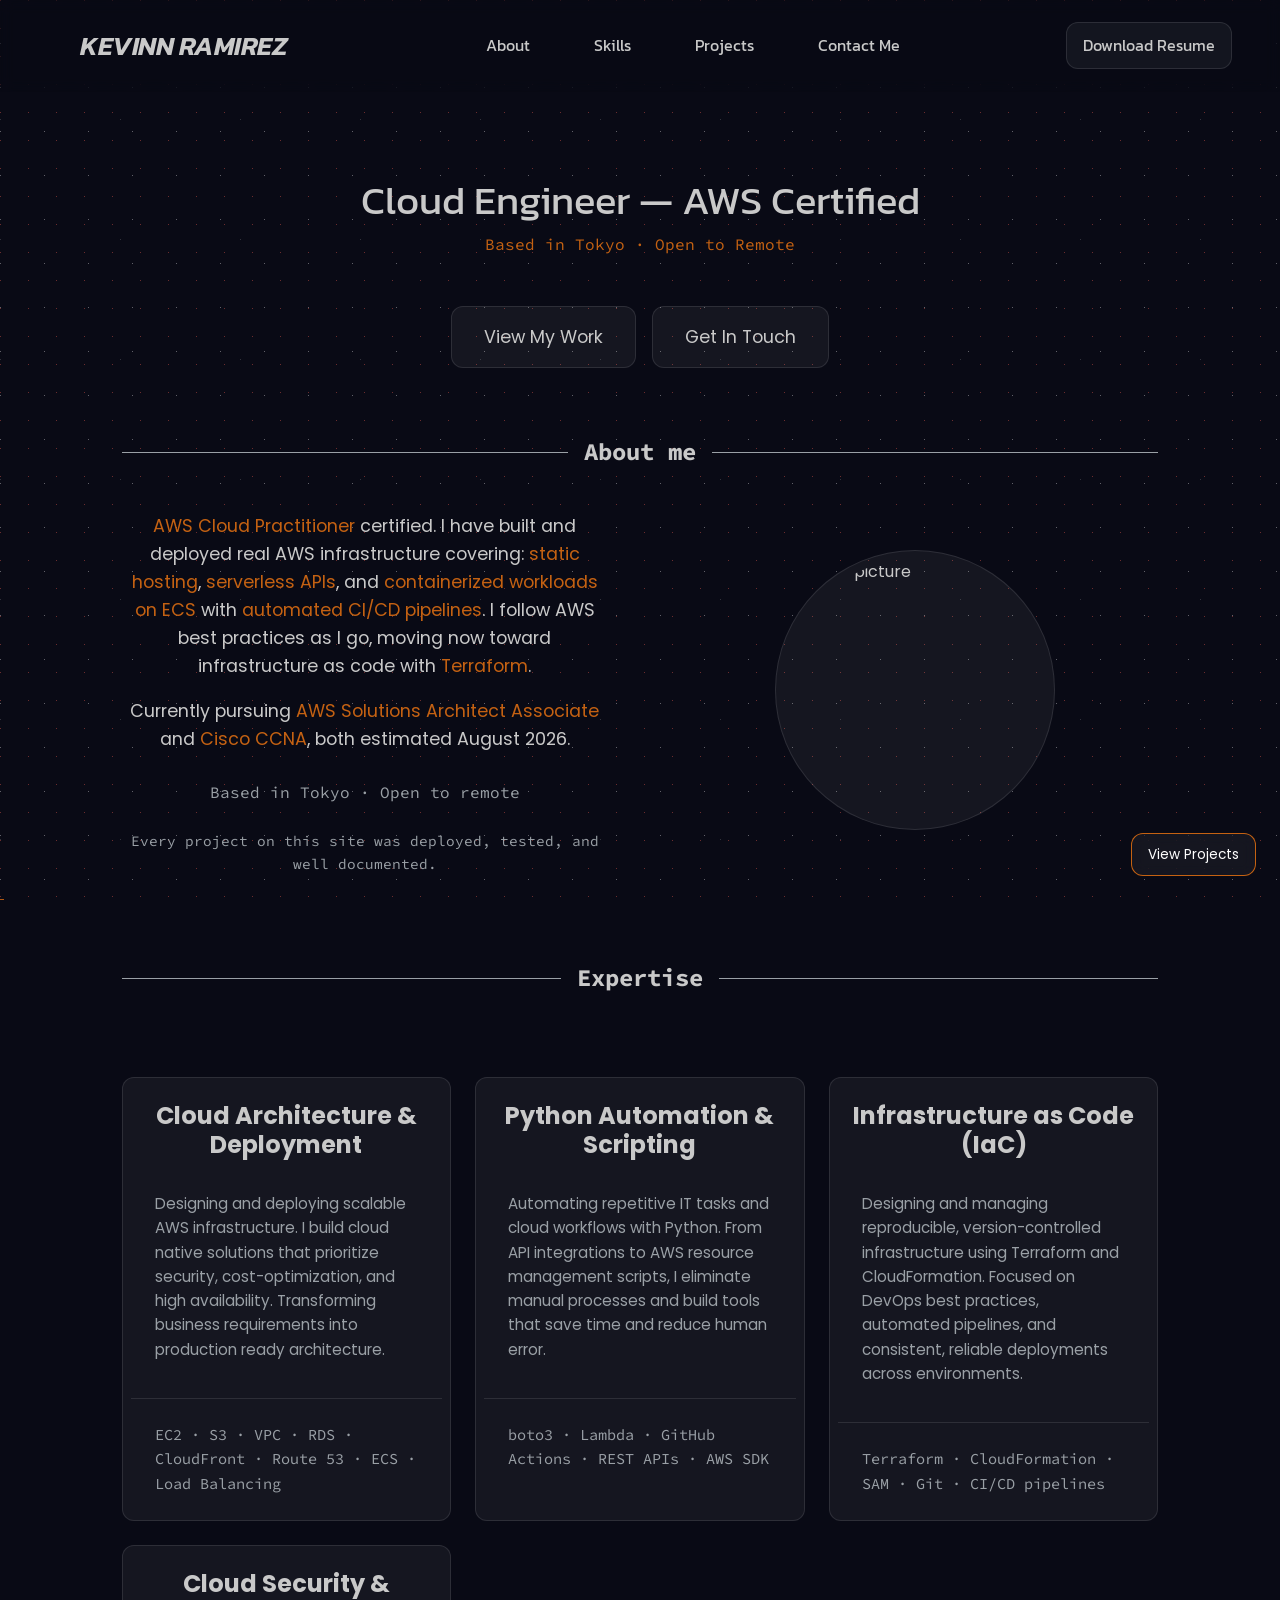
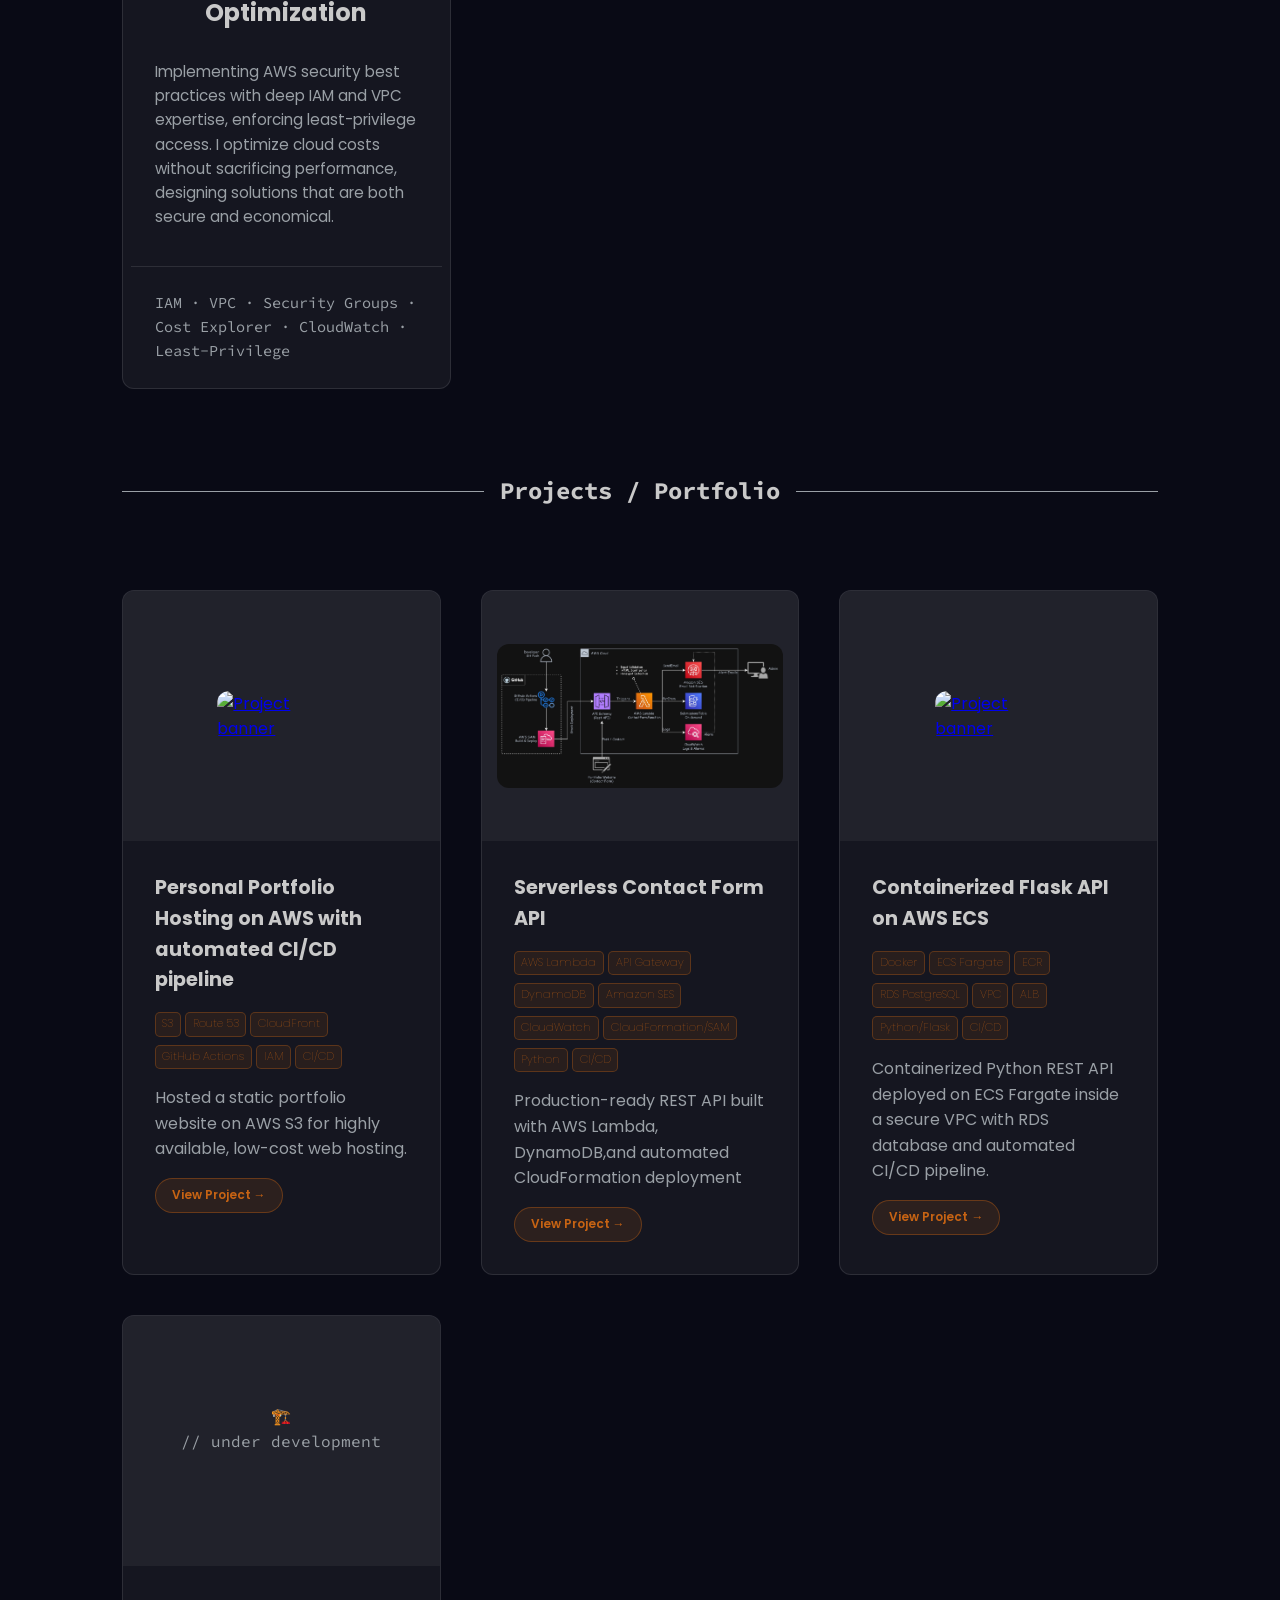
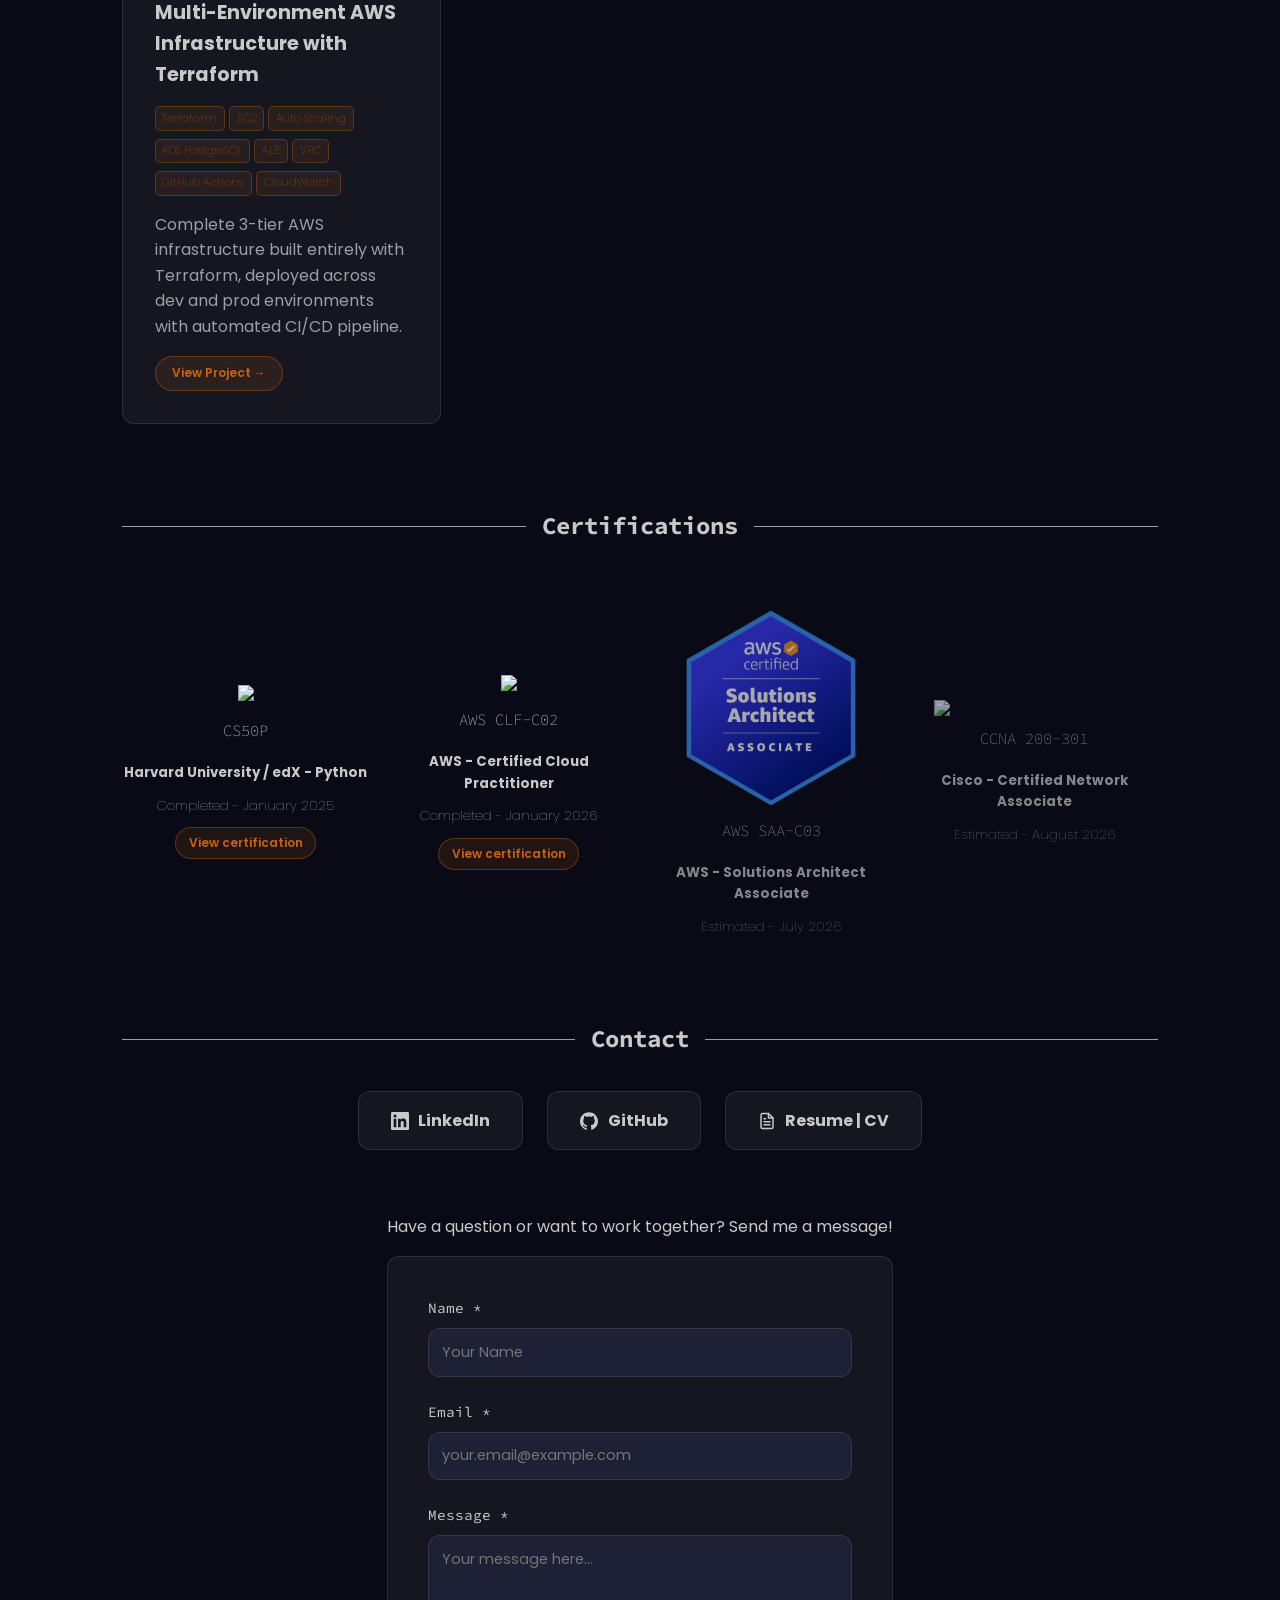
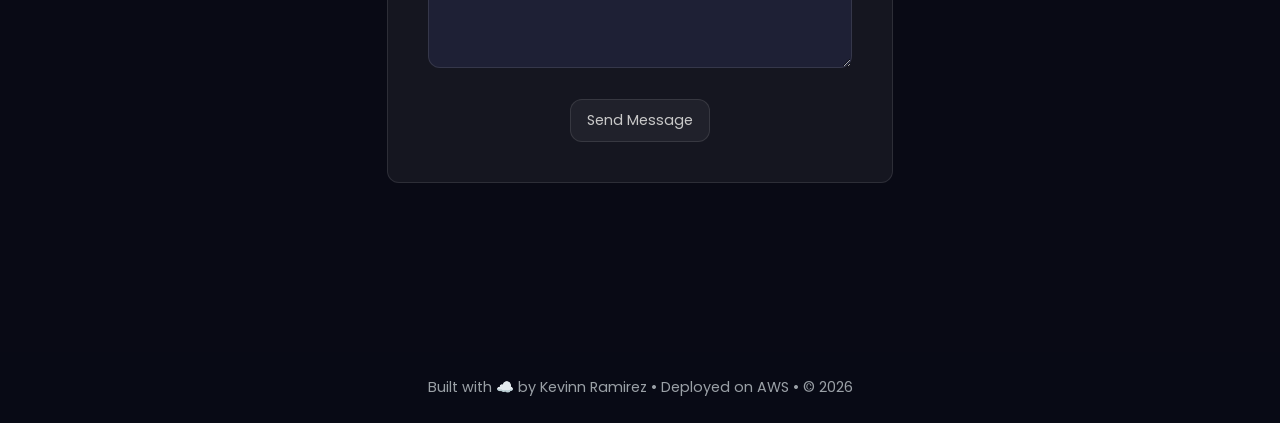
==== commit 14407989: "Refactor about section text content and styling for improved readability and emphasis" ====
--- a/index.html
+++ b/index.html
@@ -60,20 +60,28 @@
     </div>
     <div class="about-me-content">
       <div class="about-text">
-        <p style="font-size: 0.9rem;">
+        <p class="main-text">
+          <span class="highlight">AWS Cloud Practitioner</span> certified. I have built and deployed real AWS infrastructure covering:
+          <span class="highlight">static hosting</span>,
+          <span class="highlight">serverless APIs</span>, and
+          <span class="highlight">containerized workloads on ECS</span> with
+          <span class="highlight">automated CI/CD pipelines</span>.
+          I follow AWS best practices as I go, moving now toward infrastructure as code with
+          <span class="highlight">Terraform</span>.
+        </p>
+
+        <p class="main-text">
+          Currently pursuing
+          <span class="highlight">AWS Solutions Architect Associate</span>
+          and
+          <span class="highlight">Cisco CCNA</span>, both estimated August 2026.
+        </p>
+
+        <p class="text-gray">Based in Tokyo · Open to remote</p>
+
+        <p class="text-gray" style="font-size: 0.9rem; margin-top: 1.5rem;">
           Every project on this site was deployed, tested, and well documented.
         </p>
-        <p>
-          <strong> AWS Cloud Practitioner </strong>certified. I have built and deployed real AWS infrastructure covering: <strong>static hosting</strong>, 
-          <strong>serverless APIs</strong>, and <strong>containerized workloads on ECS</strong> with <strong>automated CI/CD pipelines</strong>.
-          I follow AWS best practices as I go, moving now toward infrastructure as code with <strong>Terraform</strong>.
-        </p>
-        <p>
-          Currently pursuing <strong>AWS Solutions Architect Associate</strong>
-          and <strong>Cisco CCNA</strong>, both estimated August 2026.
-        </p>
-
-        <p class="text-gray" style="font-weight: normal;">Based in Tokyo · Open to remote</p>
 
       </div>
       <div class="about-image">
--- a/css/style.css
+++ b/css/style.css
@@ -215,15 +215,16 @@
   align-items: center;
 }
 
-.about-text p {
+.main-text{
   align-self: center;
   padding: 0.5rem;
   text-align: center;
   font-size: 1.1rem;
-  font-weight: lighter;
-}
-
-.about-text strong {
+  font-weight: normal;
+  font-family: var(--Poppins);
+}
+
+.highlight {
   color: var(--bold-color)
 }
 
@@ -231,9 +232,8 @@
   font-family: var(--Code-pro);
   font-weight: normal;
   color: var(--text-gray);
-  font-size: 0.9rem;
-  margin-top: 1rem;
-  
+  text-align: center;
+  margin-top: 1.2rem;
 }
 
 .about-image {
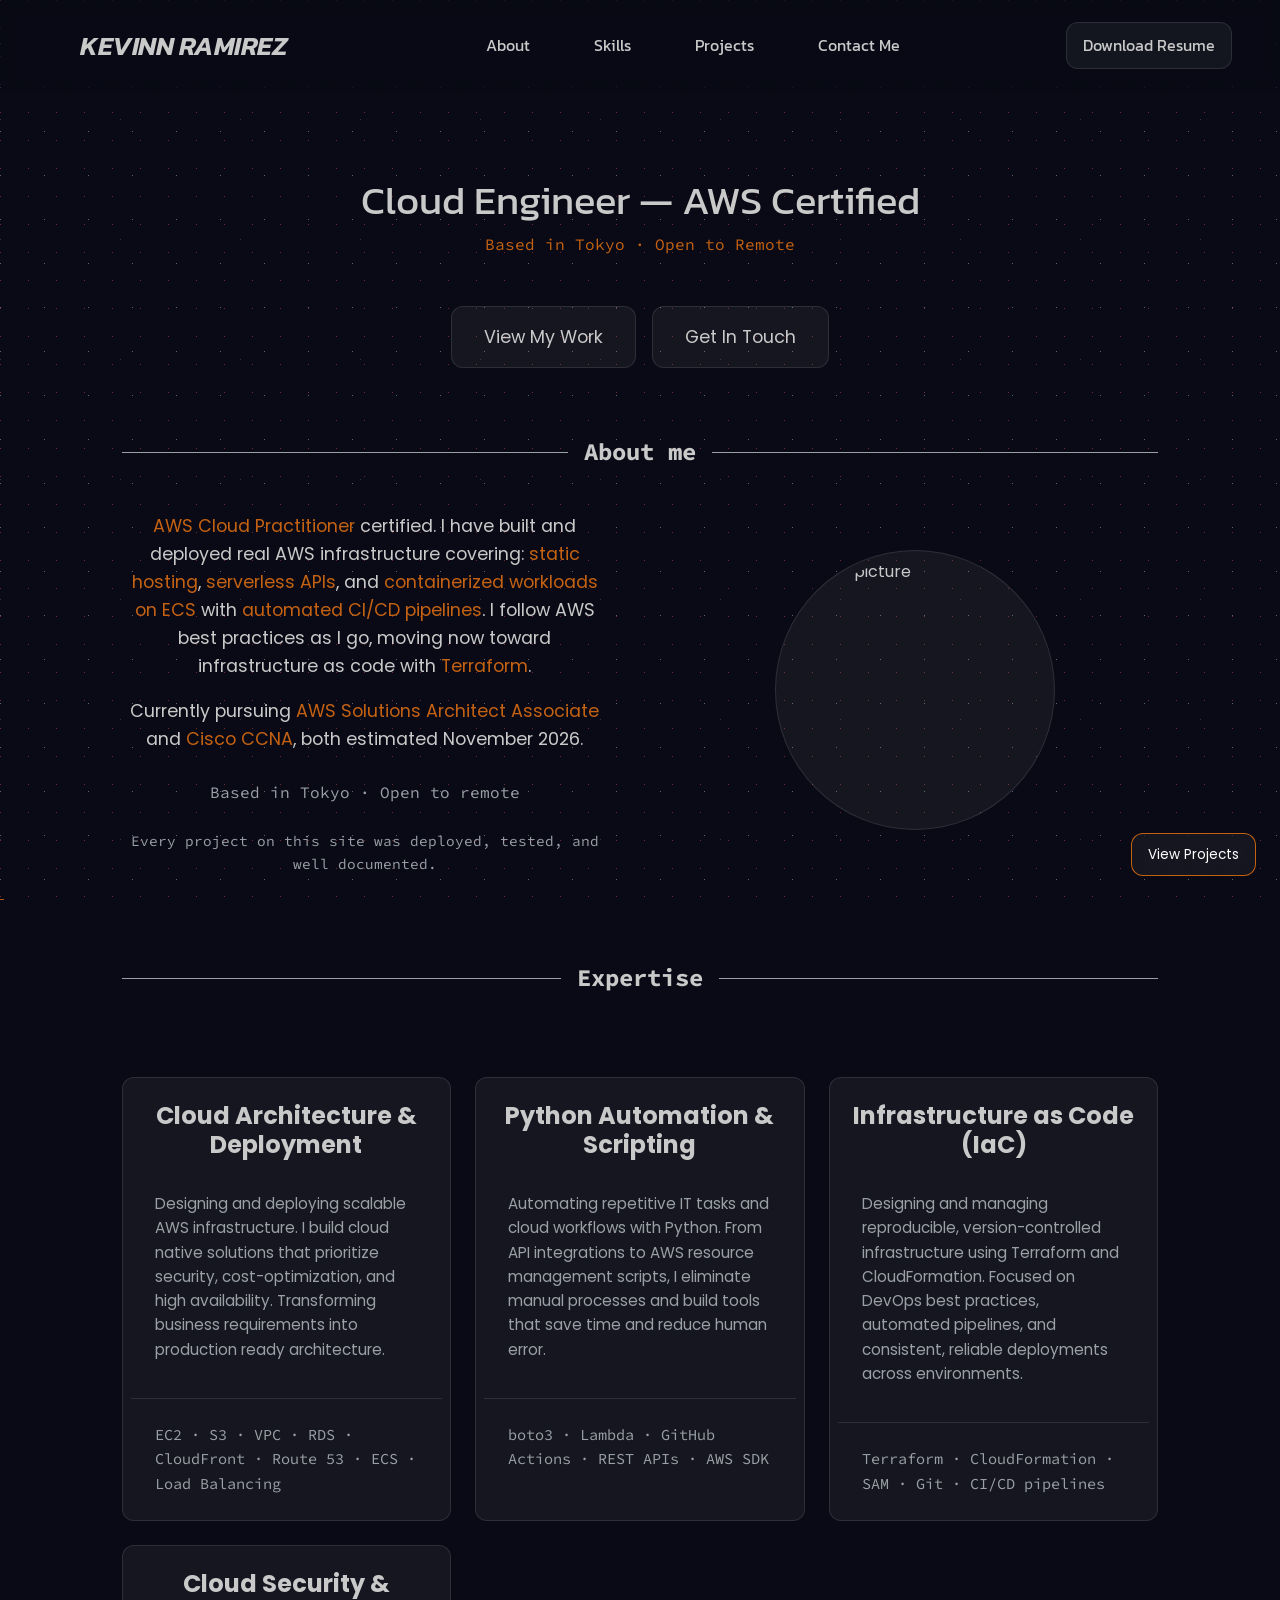
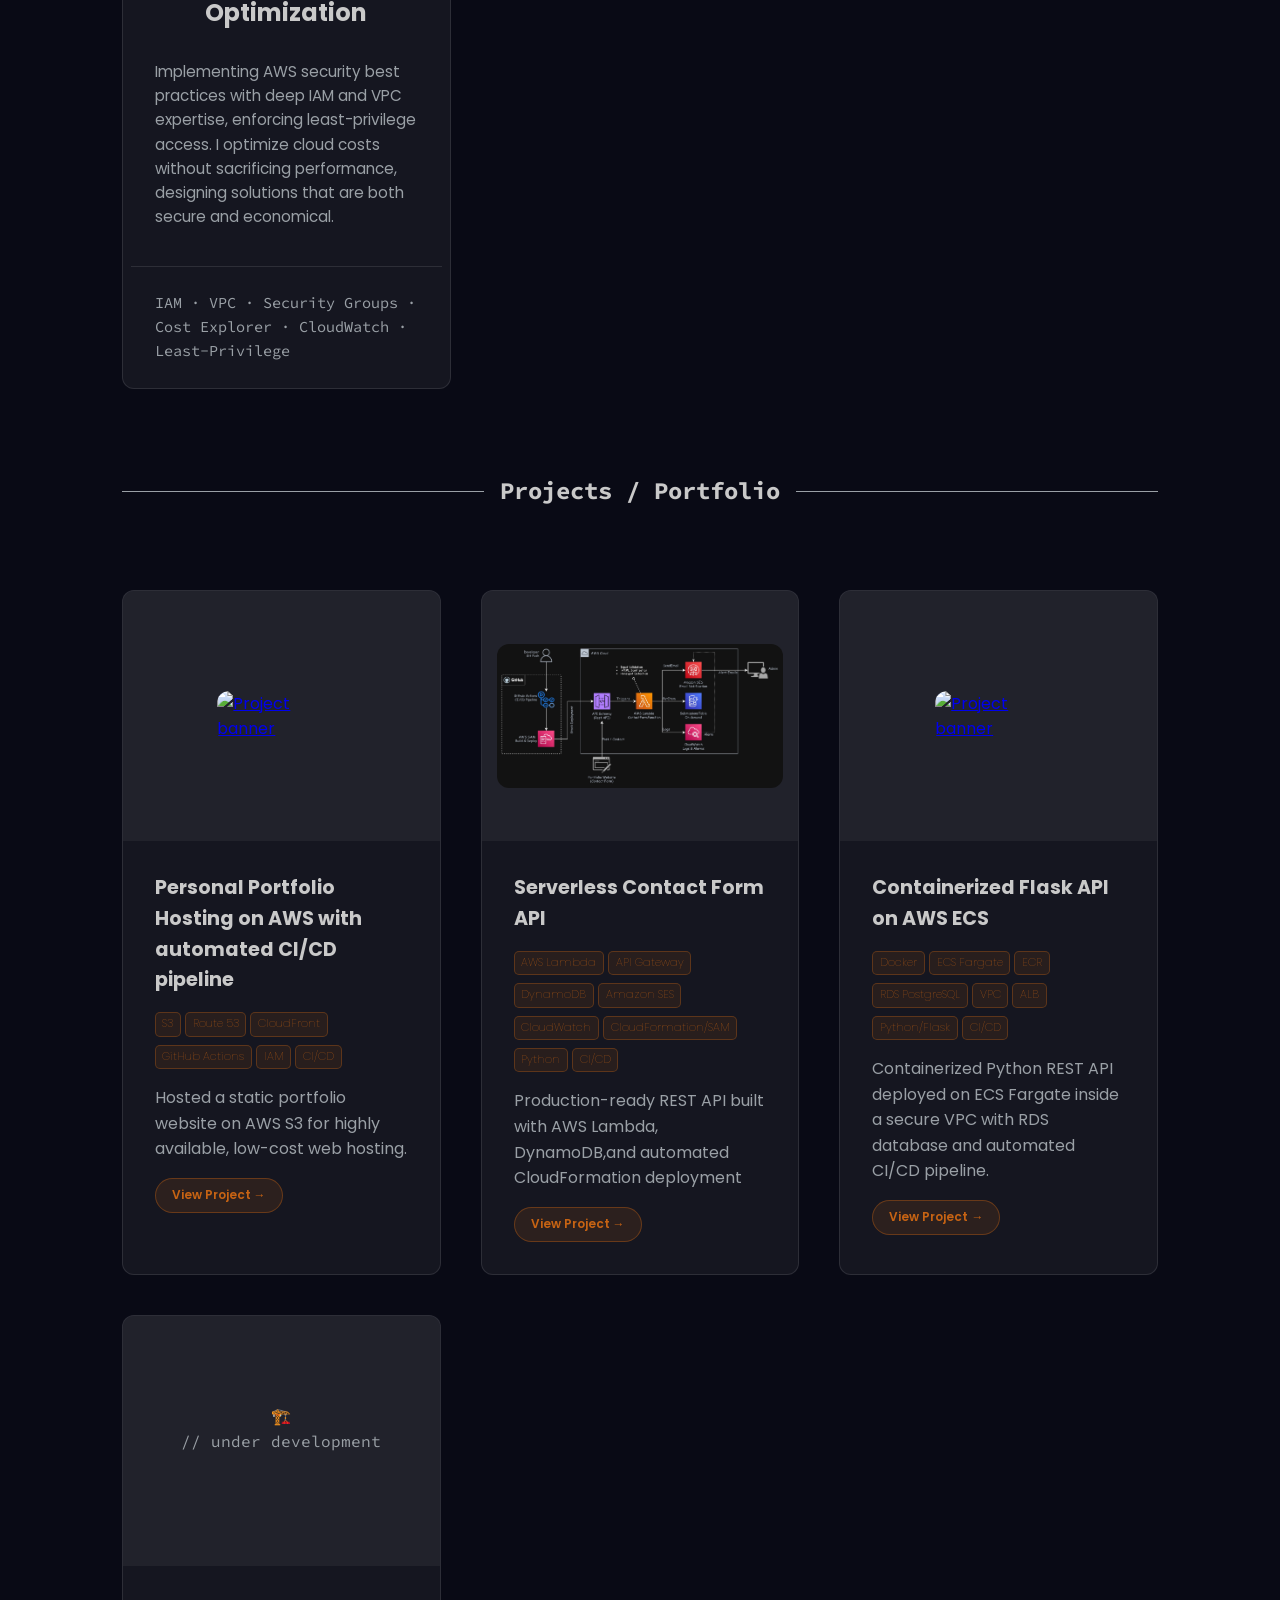
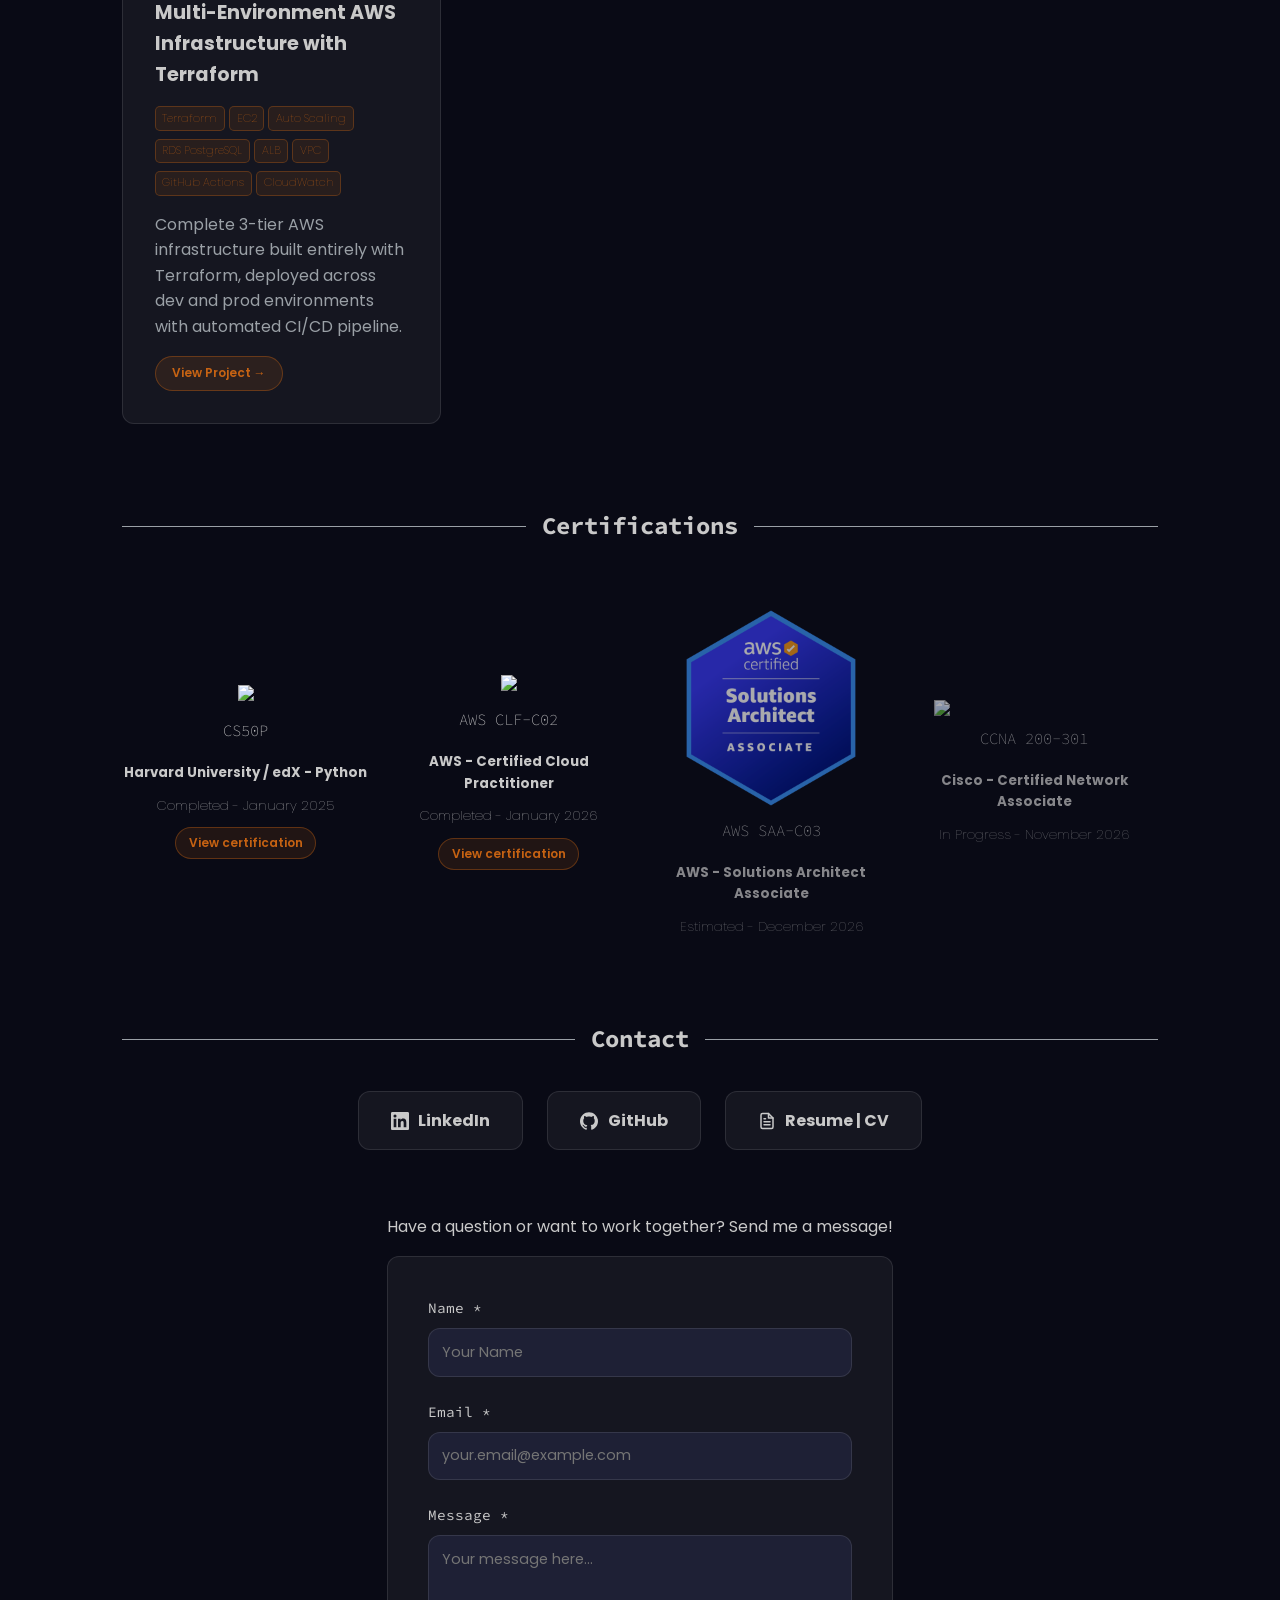
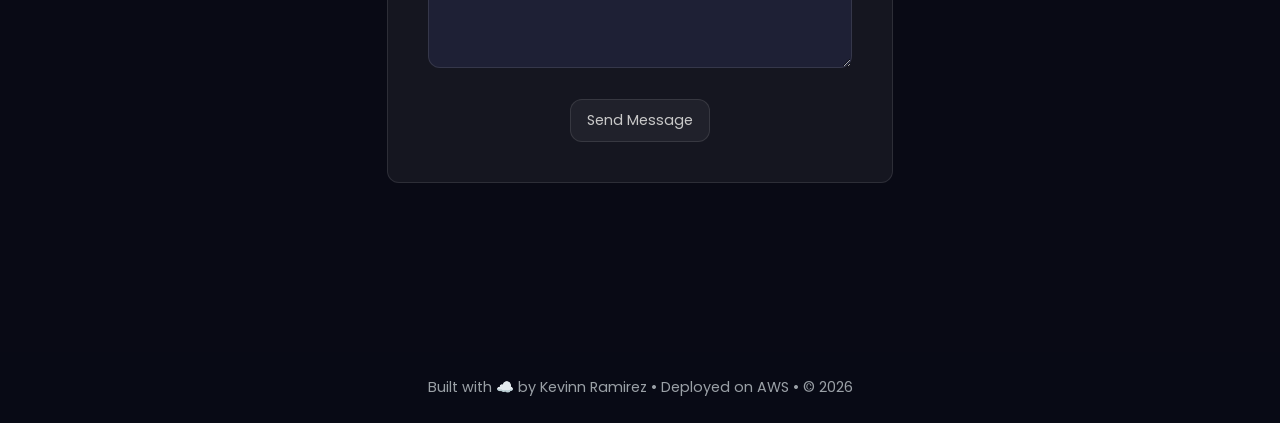
==== commit 5651ee17: "Update estimated completion dates for AWS and Cisco certifications in the about and certifications s" ====
--- a/index.html
+++ b/index.html
@@ -74,7 +74,7 @@
           Currently pursuing
           <span class="highlight">AWS Solutions Architect Associate</span>
           and
-          <span class="highlight">Cisco CCNA</span>, both estimated August 2026.
+          <span class="highlight">Cisco CCNA</span>, both estimated November 2026.
         </p>
 
         <p class="text-gray">Based in Tokyo · Open to remote</p>
@@ -266,13 +266,13 @@
         <img src="Resources/images/AWS_SAA.png" alt="AWS Solutions Architect Associate badge">
         <h3 class="cert-code">AWS SAA-C03</h3>
         <h4 class="cert-place_and_name">AWS - Solutions Architect Associate</h4>
-        <p class="course-status">Estimated - July 2026</p>
+        <p class="course-status">Estimated - December 2026</p>
       </div>
       <div class="image-box">
         <img src="Resources/images/ccna200-301.jpg">
         <h3 class="cert-code">CCNA 200-301</h3>
         <h4 class="cert-place_and_name">Cisco - Certified Network Associate</h4>
-        <p class="course-status">Estimated - August 2026</p>
+        <p class="course-status">In Progress - November 2026</p>
       </div>
     </div>
   </section>
